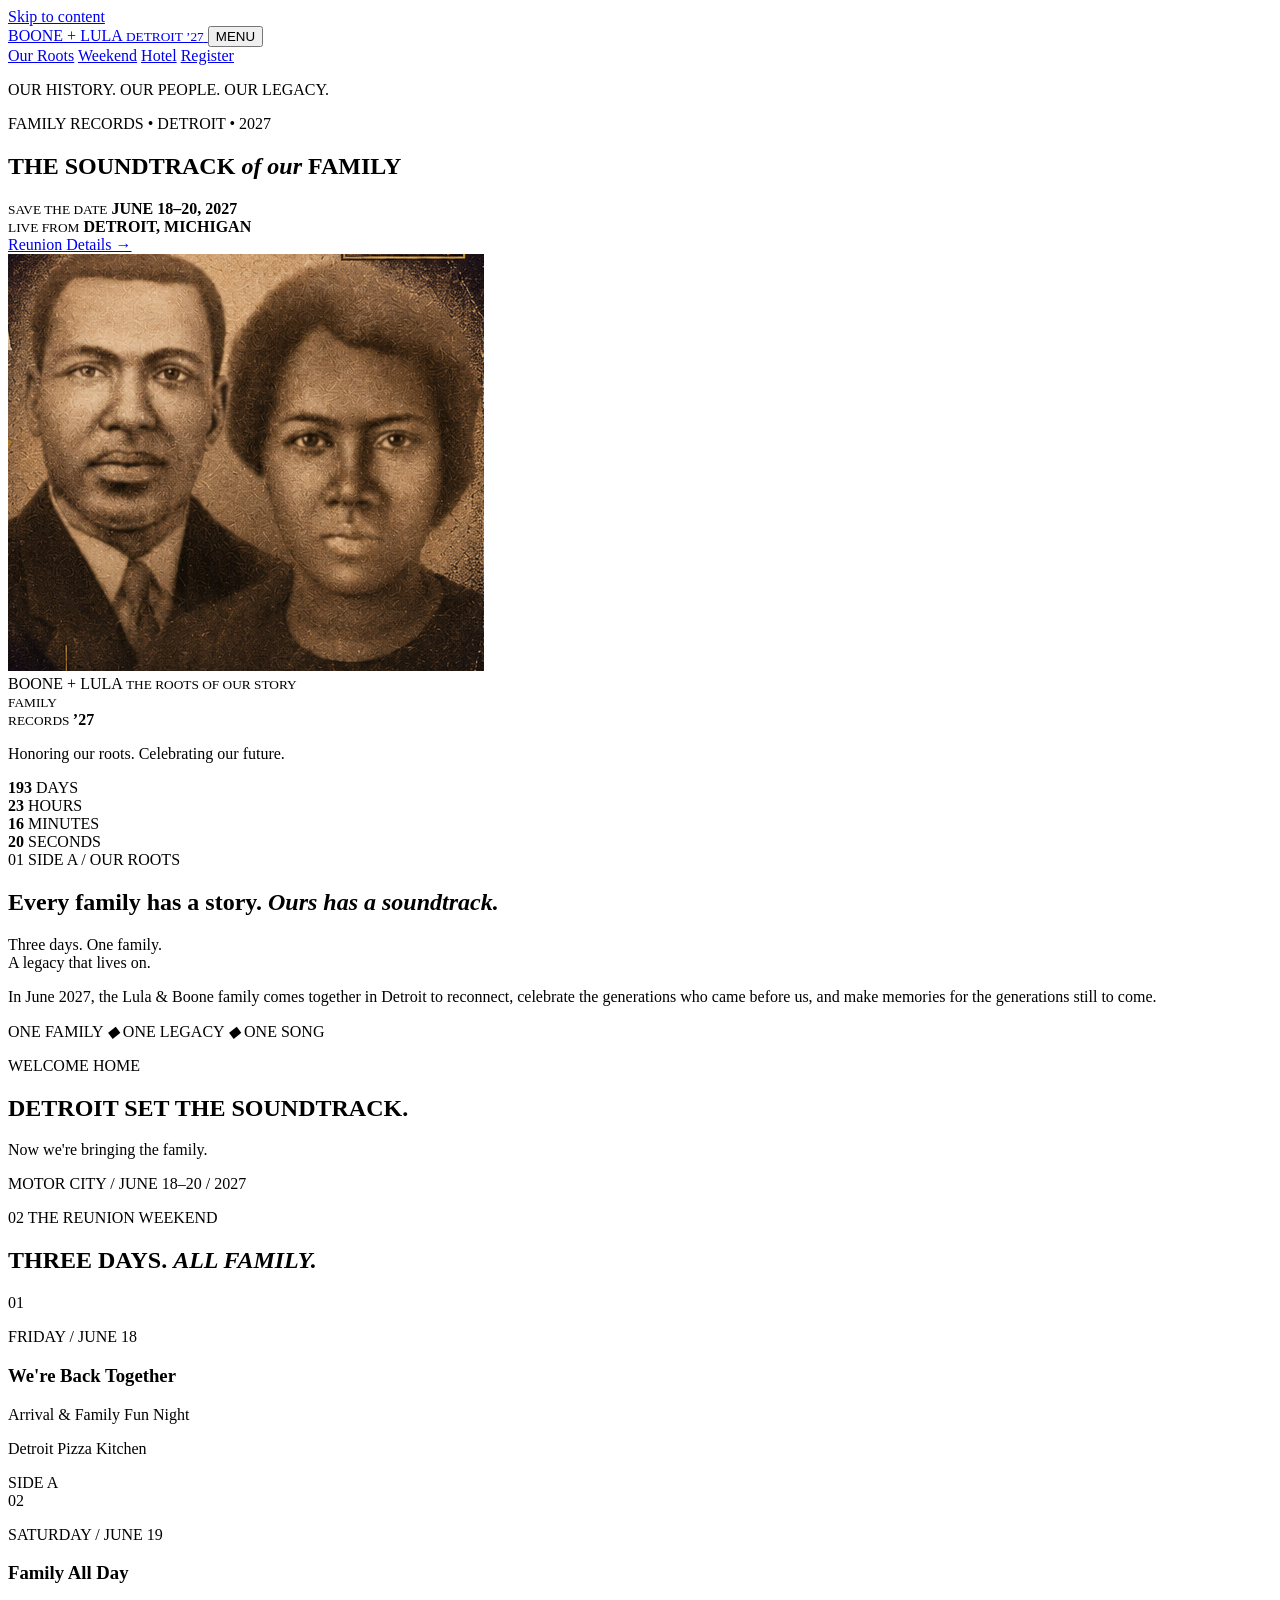
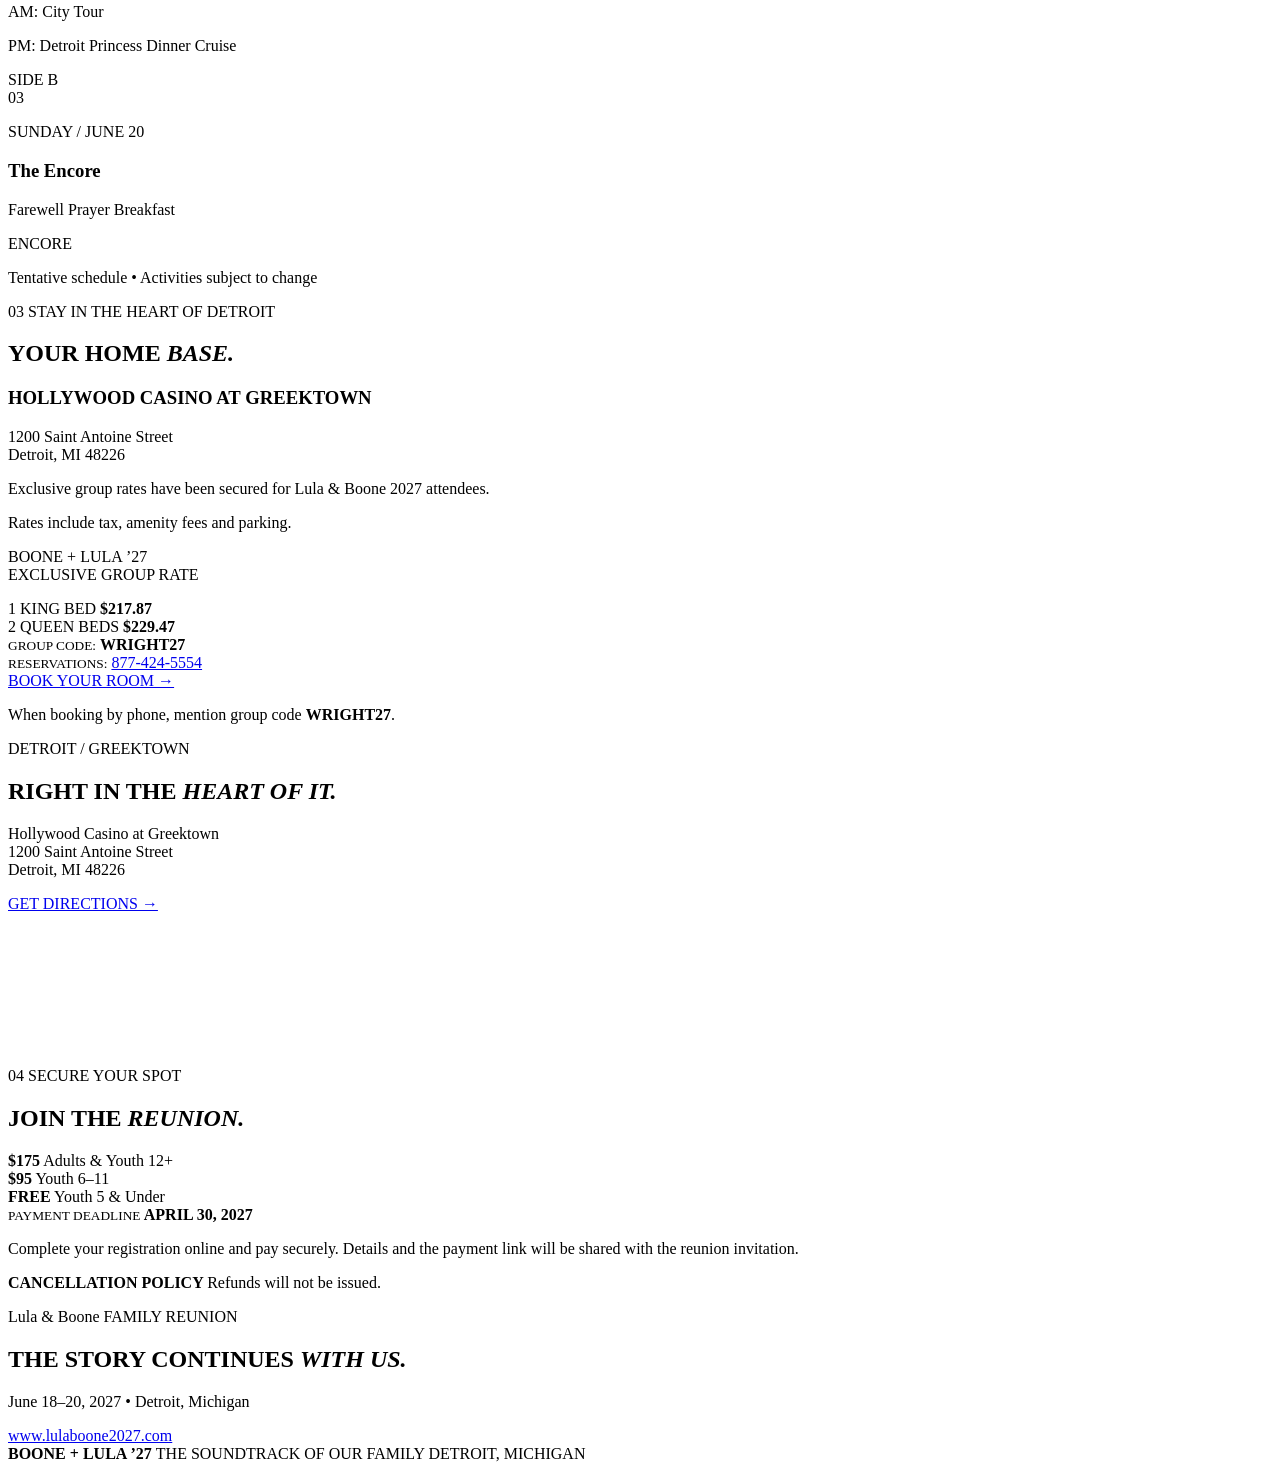
==== index.html @ 9563c36e "Rename index-fixed.html to index.html" ====
<!doctype html>
<html lang="en">
<head>
  <meta charset="utf-8">
  <meta name="viewport" content="width=device-width, initial-scale=1">

  <title>Lula & Boone Family Reunion | Detroit 2027</title>

  <meta
    name="description"
    content="Lula & Boone Family Reunion — June 18–20, 2027 in Detroit, Michigan."
  >

  <link rel="preconnect" href="https://fonts.googleapis.com">
  <link rel="preconnect" href="https://fonts.gstatic.com" crossorigin>

  <link
    href="https://fonts.googleapis.com/css2?family=DM+Sans:wght@400;500;600;700&family=Libre+Franklin:wght@700;900&family=Playfair+Display:ital,wght@0,700;1,700&display=swap"
    rel="stylesheet"
  >

  <link rel="stylesheet" href="styles.css">
</head>

<body>

<a class="skip-link" href="#main">Skip to content</a>

<header class="site-header">

  <a class="brand" href="#home">
    <span>BOONE + LULA</span>
    <small>DETROIT ’27</small>
  </a>

  <button
    class="menu-button"
    aria-expanded="false"
    aria-controls="navigation"
  >
    MENU
  </button>

  <nav id="navigation">
    <a href="#roots">Our Roots</a>
    <a href="#weekend">Weekend</a>
    <a href="#hotel">Hotel</a>
    <a href="#register">Register</a>
  </nav>

</header>


<main id="main">

<!-- =======================
     HERO
======================= -->

<section class="hero" id="home">

  <div class="record-lines"></div>

  <div class="hero-copy">

    <p class="eyebrow">
      OUR HISTORY. OUR PEOPLE. OUR LEGACY.
    </p>

    <p class="catalog">
      FAMILY RECORDS • DETROIT • 2027
    </p>

    <h1>
      <span>THE SOUNDTRACK</span>
      <em>of our</em>
      <strong>FAMILY</strong>
    </h1>

    <div class="hero-details">

      <div>
        <small>SAVE THE DATE</small>
        <b>JUNE 18–20, 2027</b>
      </div>

      <div>
        <small>LIVE FROM</small>
        <b>DETROIT, MICHIGAN</b>
      </div>

    </div>

    <a class="button gold-button" href="#weekend">
      Reunion Details →
    </a>

  </div>


  <div class="album-area">

<div class="family-photo">

  <img
    src="lulaboone.png"
    alt="Historic family portrait of Boone and Lula"
    class="boone-lula-photo"
  >

  <div class="photo-stamp">
    <span>BOONE + LULA</span>
    <small>THE ROOTS OF OUR STORY</small>
  </div>

    </div>


    <div class="vinyl" aria-hidden="true">

      <div class="record-label">

        <small>
          FAMILY<br>
          RECORDS
        </small>

        <strong>’27</strong>

      </div>

    </div>


    <p class="script-message">
      Honoring our roots.
      <span>Celebrating our future.</span>
    </p>

  </div>


  <div class="countdown">

    <div>
      <strong id="days">—</strong>
      <span>DAYS</span>
    </div>

    <div>
      <strong id="hours">—</strong>
      <span>HOURS</span>
    </div>

    <div>
      <strong id="minutes">—</strong>
      <span>MINUTES</span>
    </div>

    <div>
      <strong id="seconds">—</strong>
      <span>SECONDS</span>
    </div>

  </div>

</section>



<!-- =======================
     OUR ROOTS
======================= -->

<section class="roots section" id="roots">

  <div class="section-label">

    <span class="number">01</span>

    <span>SIDE A / OUR ROOTS</span>

  </div>


  <h2>
    Every family has a story.
    <em>Ours has a soundtrack.</em>
  </h2>


  <div class="two-column">

    <p class="lead">
      Three days. One family.<br>
      A legacy that lives on.
    </p>

    <p>
      In June 2027, the Lula & Boone family comes
      together in Detroit to reconnect, celebrate
      the generations who came before us, and make
      memories for the generations still to come.
    </p>

  </div>


  <div class="legacy-strip">

    <span>ONE FAMILY</span>

    <i>◆</i>

    <span>ONE LEGACY</span>

    <i>◆</i>

    <span>ONE SONG</span>

  </div>

</section>



<!-- =======================
     DETROIT
======================= -->

<section class="detroit-section">

  <p class="eyebrow">WELCOME HOME</p>

  <h2>
    DETROIT SET THE
    <span>SOUNDTRACK.</span>
  </h2>

  <p class="detroit-subtitle">
    Now we're bringing the family.
  </p>


  <div class="skyline" aria-hidden="true">

    <span></span>
    <span></span>
    <span></span>
    <span></span>
    <span></span>
    <span></span>
    <span></span>
    <span></span>

  </div>


  <p class="city-tag">
    MOTOR CITY / JUNE 18–20 / 2027
  </p>

</section>



<!-- =======================
     WEEKEND
======================= -->

<section class="weekend section" id="weekend">

  <div class="section-label">

    <span class="number">02</span>

    <span>THE REUNION WEEKEND</span>

  </div>


  <h2>
    THREE DAYS.
    <em>ALL FAMILY.</em>
  </h2>


  <div class="track-list">


    <article class="track">

      <div class="track-number">01</div>

      <div class="track-copy">

        <p class="day">
          FRIDAY / JUNE 18
        </p>

        <h3>
          We're Back Together
        </h3>

        <p>
          Arrival & Family Fun Night
        </p>

        <p class="track-detail">
          Detroit Pizza Kitchen
        </p>

      </div>

      <span class="side">
        SIDE A
      </span>

    </article>



    <article class="track">

      <div class="track-number">02</div>

      <div class="track-copy">

        <p class="day">
          SATURDAY / JUNE 19
        </p>

        <h3>
          Family All Day
        </h3>

        <p>
          AM: City Tour
        </p>

        <p class="track-detail">
          PM: Detroit Princess Dinner Cruise
        </p>

      </div>

      <span class="side">
        SIDE B
      </span>

    </article>



    <article class="track">

      <div class="track-number">03</div>

      <div class="track-copy">

        <p class="day">
          SUNDAY / JUNE 20
        </p>

        <h3>
          The Encore
        </h3>

        <p>
          Farewell Prayer Breakfast
        </p>

      </div>

      <span class="side">
        ENCORE
      </span>

    </article>


  </div>


  <p class="fine-print">
    Tentative schedule • Activities subject to change
  </p>

</section>



<!-- =======================
     HOTEL
======================= -->

<section class="hotel-section" id="hotel">

  <div class="hotel-intro">

    <div class="section-label">
      <span class="number">03</span>
      <span>STAY IN THE HEART OF DETROIT</span>
    </div>

    <h2>
      YOUR HOME
      <em>BASE.</em>
    </h2>

    <h3>
      HOLLYWOOD CASINO AT GREEKTOWN
    </h3>

    <p class="hotel-address">
      1200 Saint Antoine Street<br>
      Detroit, MI 48226
    </p>

    <p>
      Exclusive group rates have been secured
      for Lula & Boone 2027 attendees.
    </p>

    <p>
      Rates include tax, amenity fees and parking.
    </p>

  </div>


  <div class="rate-card">

    <p class="rate-heading">
      BOONE + LULA ’27<br>
      EXCLUSIVE GROUP RATE
    </p>

    <div class="rate">
      <span>1 KING BED</span>
      <strong>$217.87</strong>
    </div>

    <div class="rate">
      <span>2 QUEEN BEDS</span>
      <strong>$229.47</strong>
    </div>


    <!-- BOOKING INFORMATION -->

    <div class="booking-details">

      <div class="booking-detail">
        <small>GROUP CODE:</small>
        <strong>WRIGHT27</strong>
      </div>

      <div class="booking-detail">
        <small>RESERVATIONS:</small>

        <a href="tel:18774245554">
          877-424-5554
        </a>
      </div>

    </div>


    <a
      class="hotel-book-button"
      href="https://book.rguest.com/onecart/wbe/offers/688/hollywoodgreektown"
      target="_blank"
      rel="noopener noreferrer"
    >
      BOOK YOUR ROOM →
    </a>


    <p class="booking-help">
      When booking by phone, mention group code
      <strong>WRIGHT27</strong>.
    </p>

  </div>

</section>


<!-- =======================
     HOTEL MAP
======================= -->

<section class="hotel-map-section">

  <div class="map-copy">

    <p class="map-kicker">
      DETROIT / GREEKTOWN
    </p>

    <h2>
      RIGHT IN THE
      <em>HEART OF IT.</em>
    </h2>

    <p>
      Hollywood Casino at Greektown<br>
      1200 Saint Antoine Street<br>
      Detroit, MI 48226
    </p>

    <a
      class="map-directions"
      href="https://www.google.com/maps/search/?api=1&query=Hollywood+Casino+at+Greektown+1200+Saint+Antoine+Street+Detroit+MI+48226"
      target="_blank"
      rel="noopener noreferrer"
    >
      GET DIRECTIONS →
    </a>

  </div>


  <div class="map-container">

    <iframe
      title="Map showing Hollywood Casino at Greektown in Detroit"
      src="https://www.google.com/maps?q=Hollywood+Casino+at+Greektown,+1200+Saint+Antoine+Street,+Detroit,+MI+48226&output=embed"
      width="100%"
      height="100%"
      style="border:0;"
      allowfullscreen=""
      loading="lazy"
      referrerpolicy="no-referrer-when-downgrade">
    </iframe>

  </div>

</section>


<!-- =======================
     REGISTRATION
======================= -->

<section class="registration section" id="register">


  <div class="section-label">

    <span class="number">04</span>

    <span>SECURE YOUR SPOT</span>

  </div>


  <h2>
    JOIN THE
    <em>REUNION.</em>
  </h2>



  <div class="fees">


    <div class="fee">

      <strong>$175</strong>

      <span>
        Adults & Youth 12+
      </span>

    </div>



    <div class="fee">

      <strong>$95</strong>

      <span>
        Youth 6–11
      </span>

    </div>



    <div class="fee">

      <strong>FREE</strong>

      <span>
        Youth 5 & Under
      </span>

    </div>


  </div>



  <div class="registration-info">


    <div>

      <small>
        PAYMENT DEADLINE
      </small>

      <strong>
        APRIL 30, 2027
      </strong>

    </div>


    <p>
      Complete your registration online and
      pay securely. Details and the payment
      link will be shared with the reunion
      invitation.
    </p>


  </div>



  <div class="cancellation">

    <strong>
      CANCELLATION POLICY
    </strong>

    <span>
      Refunds will not be issued.
    </span>

  </div>


</section>



<!-- =======================
     CLOSING
======================= -->

<section class="closing">


  <div class="mini-record"></div>


  <p class="eyebrow">
    Lula & Boone FAMILY REUNION
  </p>


  <h2>
    THE STORY CONTINUES
    <em>WITH US.</em>
  </h2>


  <p>
    June 18–20, 2027
    <span>•</span>
    Detroit, Michigan
  </p>


  <a
    class="button cream-button"
    href="https://www.lulaboone2027.com"
  >
    www.lulaboone2027.com
  </a>


</section>


</main>



<footer>

  <strong>
    BOONE + LULA ’27
  </strong>

  <span>
    THE SOUNDTRACK OF OUR FAMILY
  </span>

  <span>
    DETROIT, MICHIGAN
  </span>

</footer>


<script src="script.js"></script>

</body>
</html>
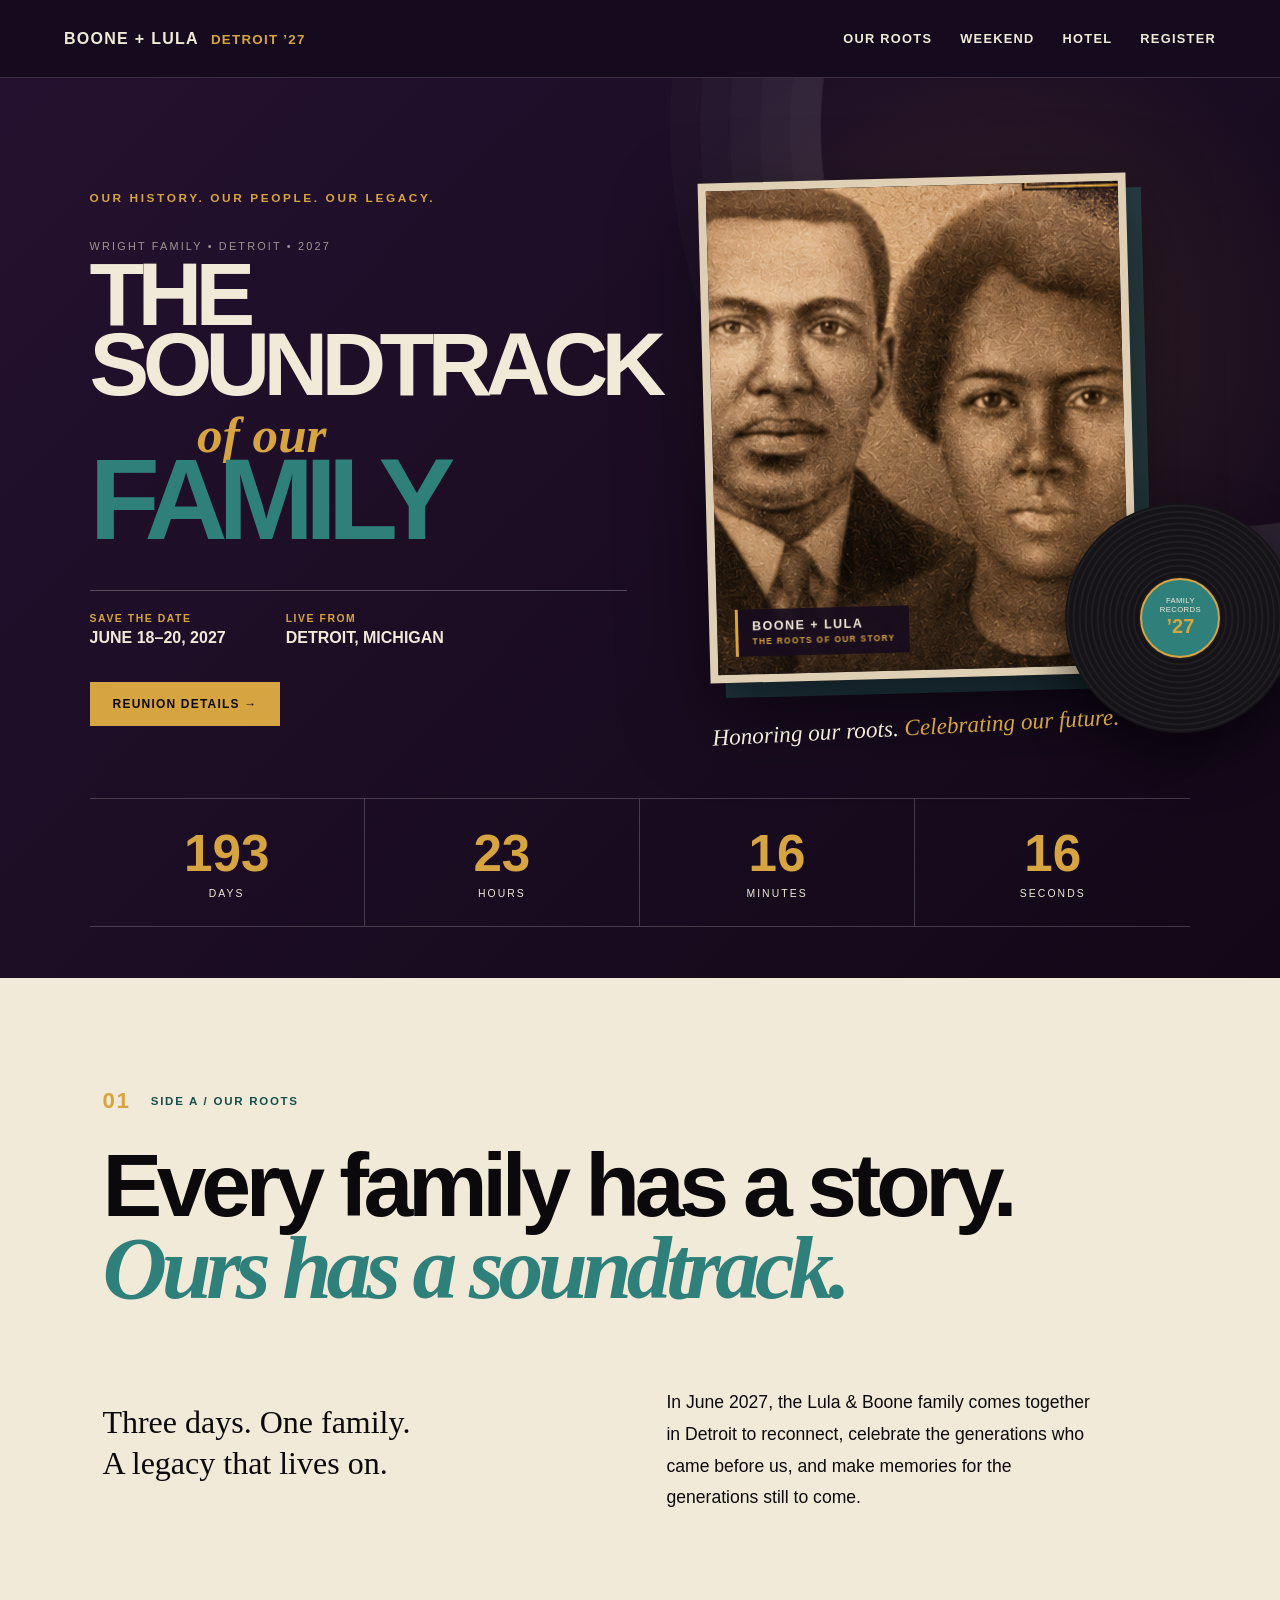
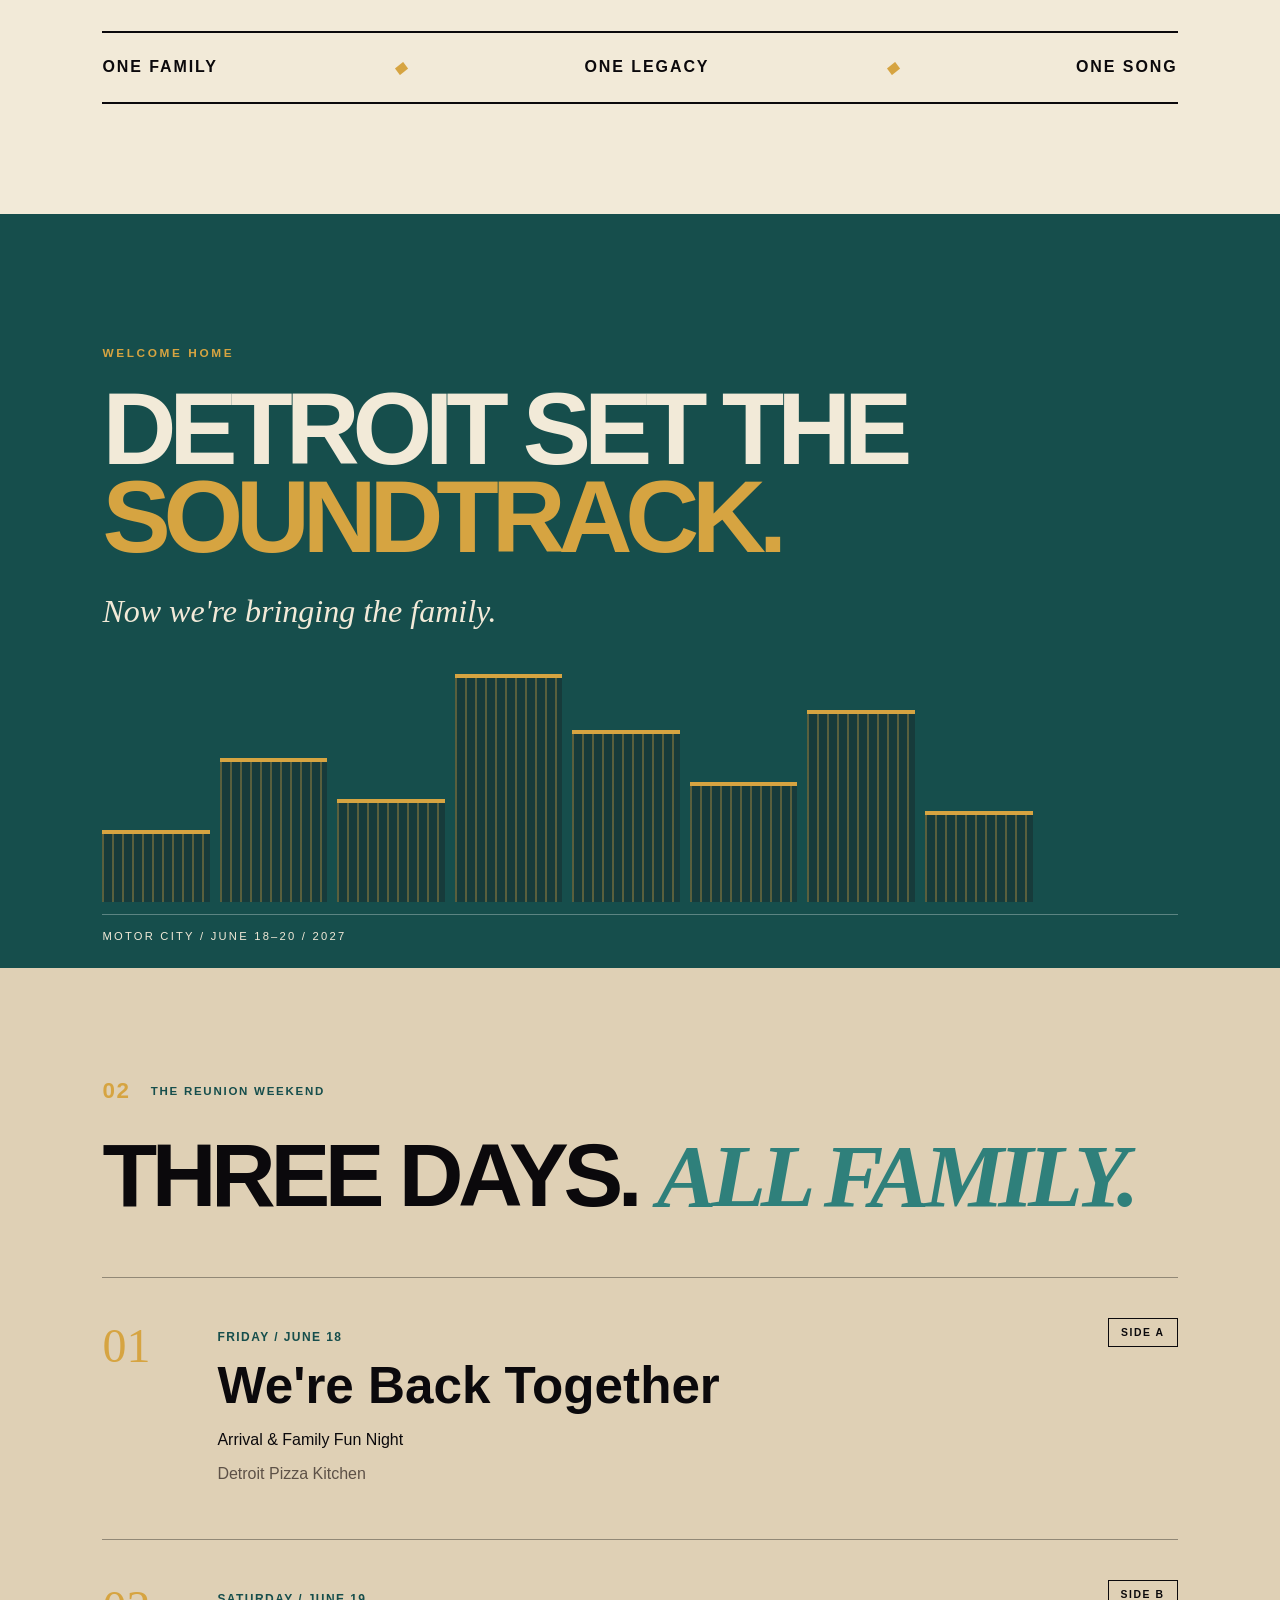
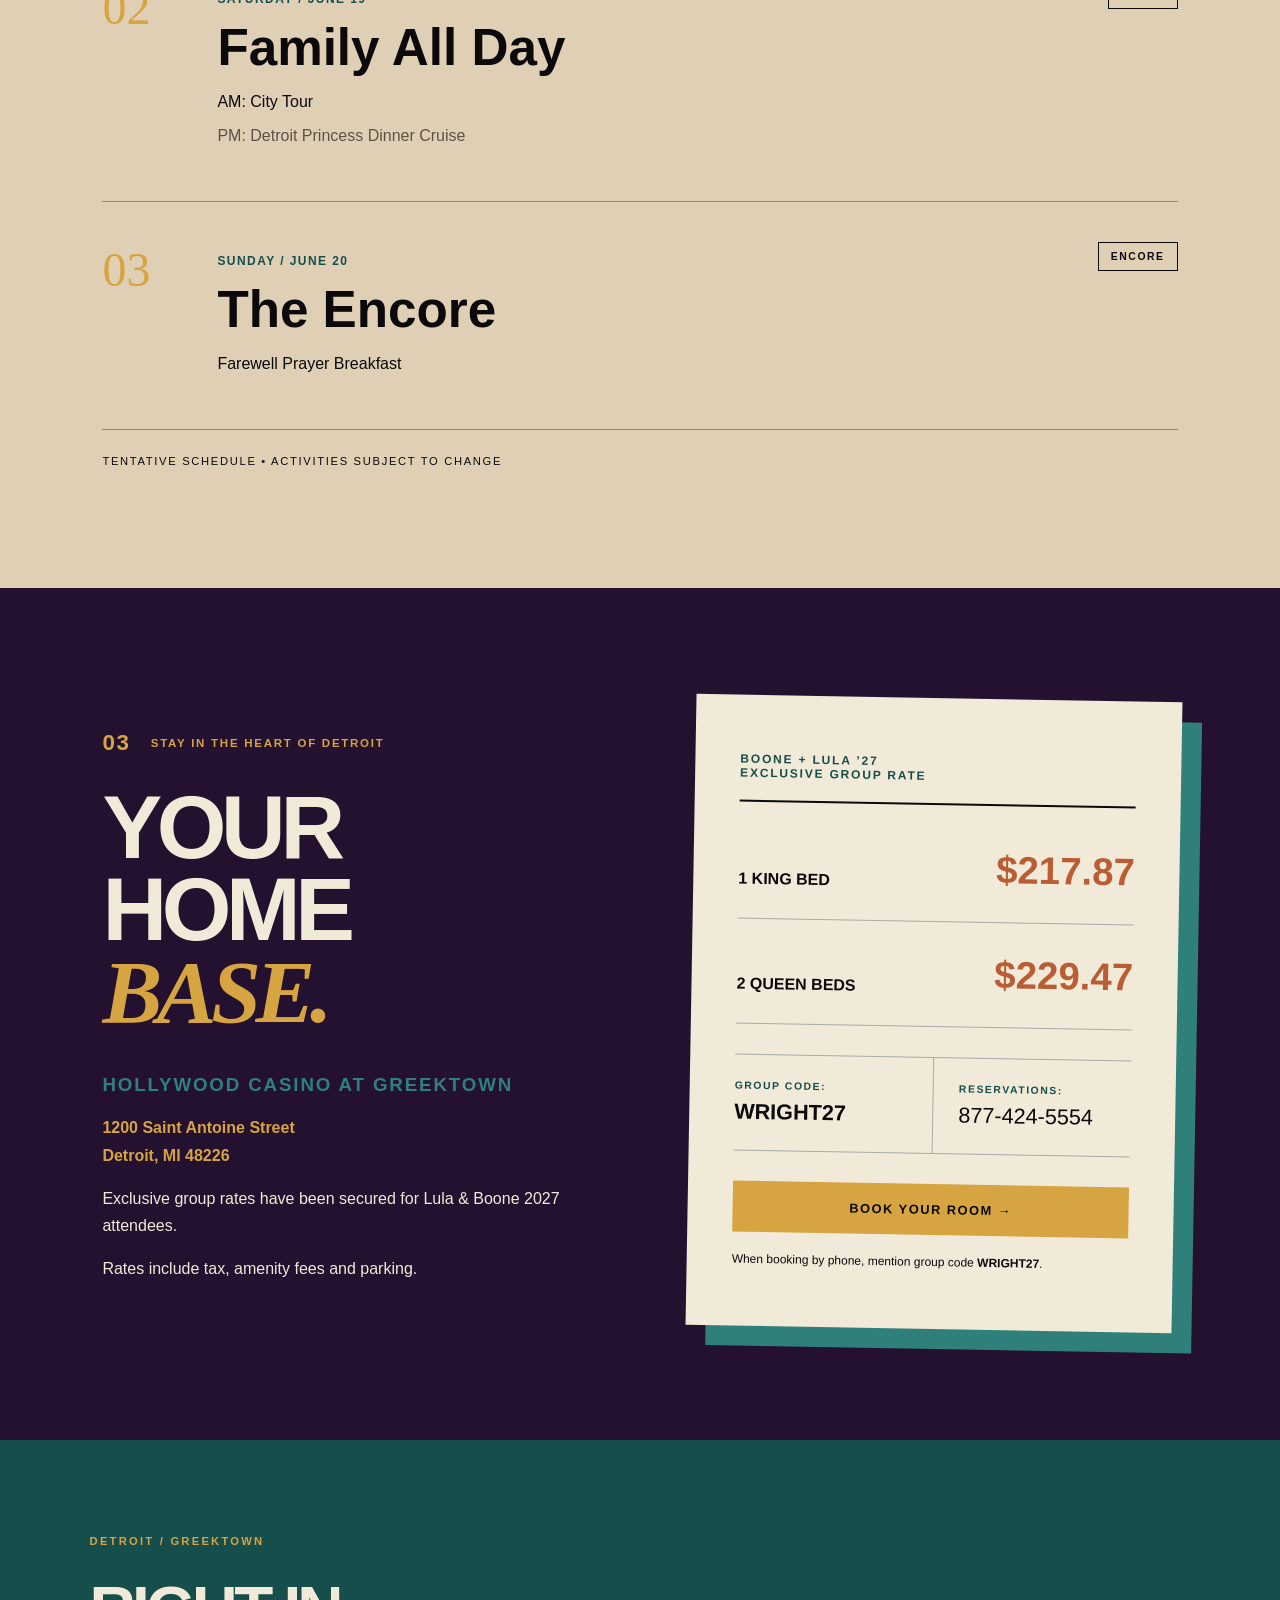
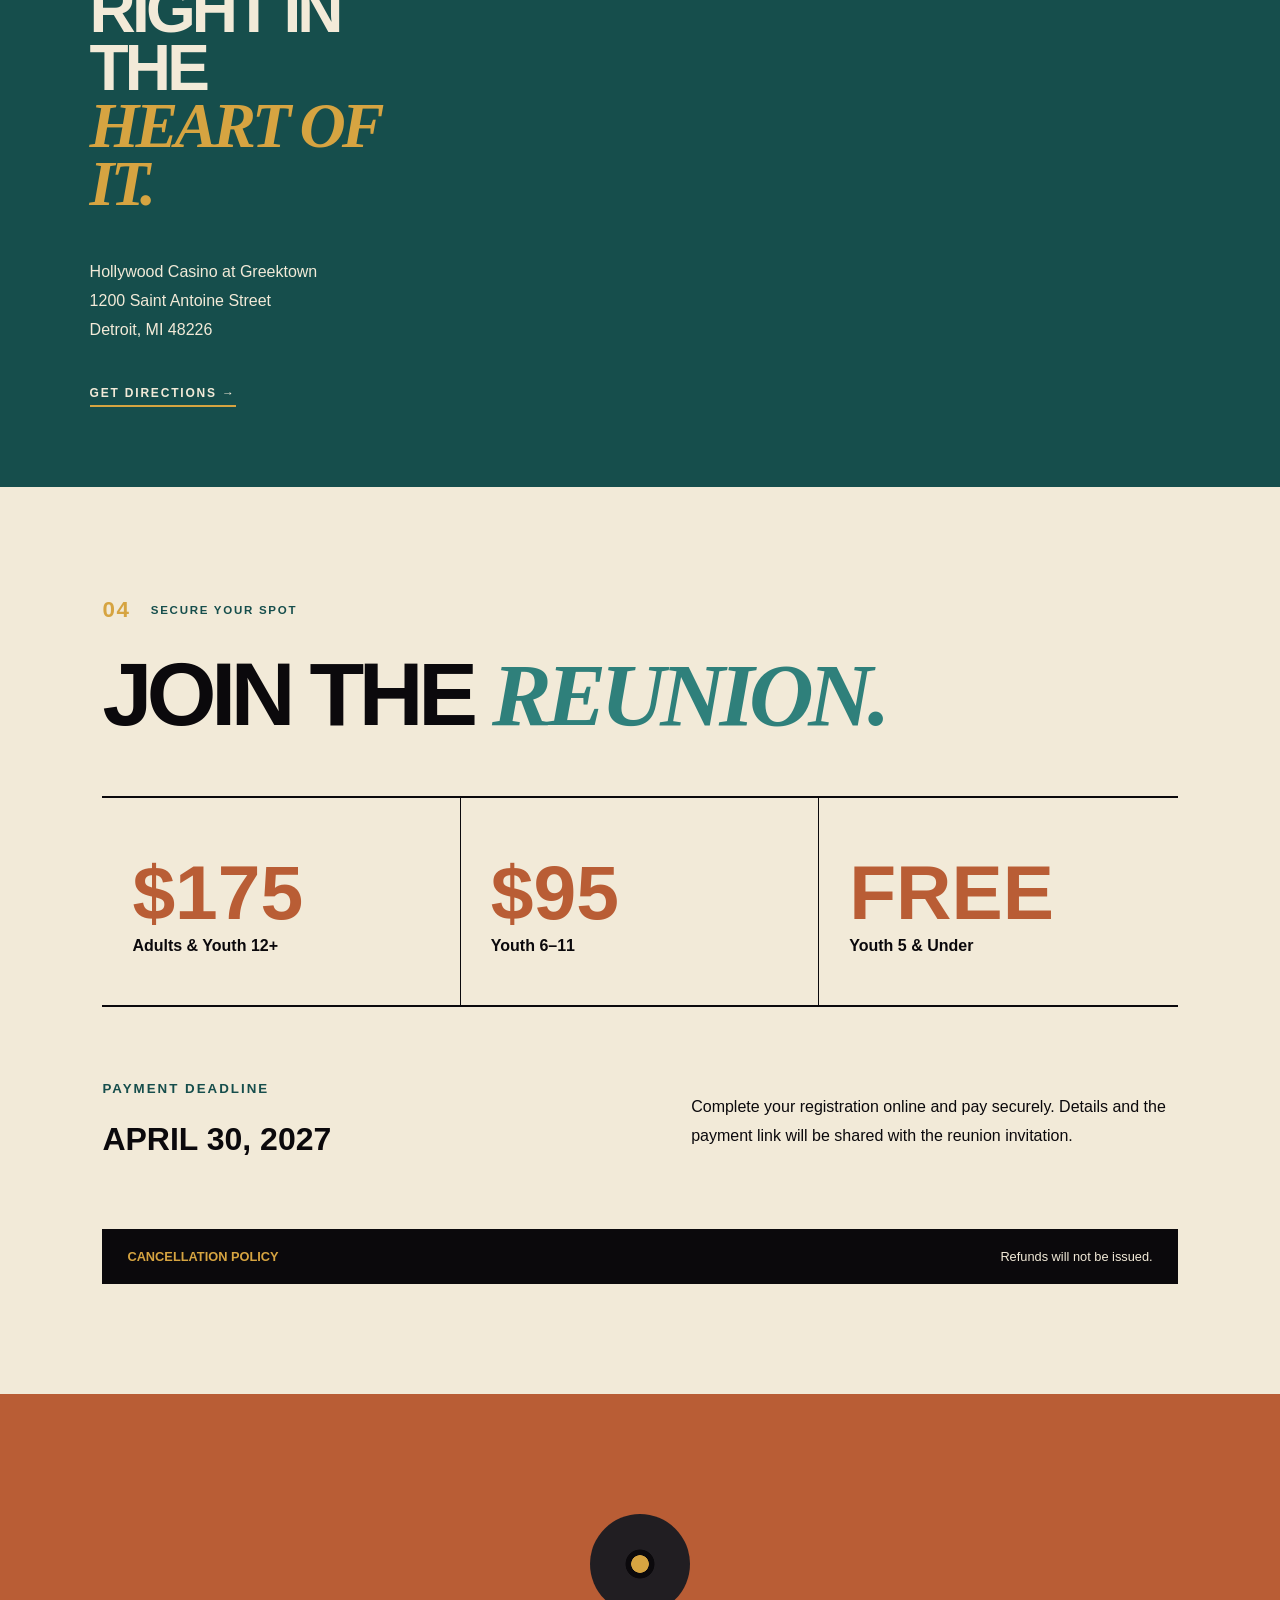
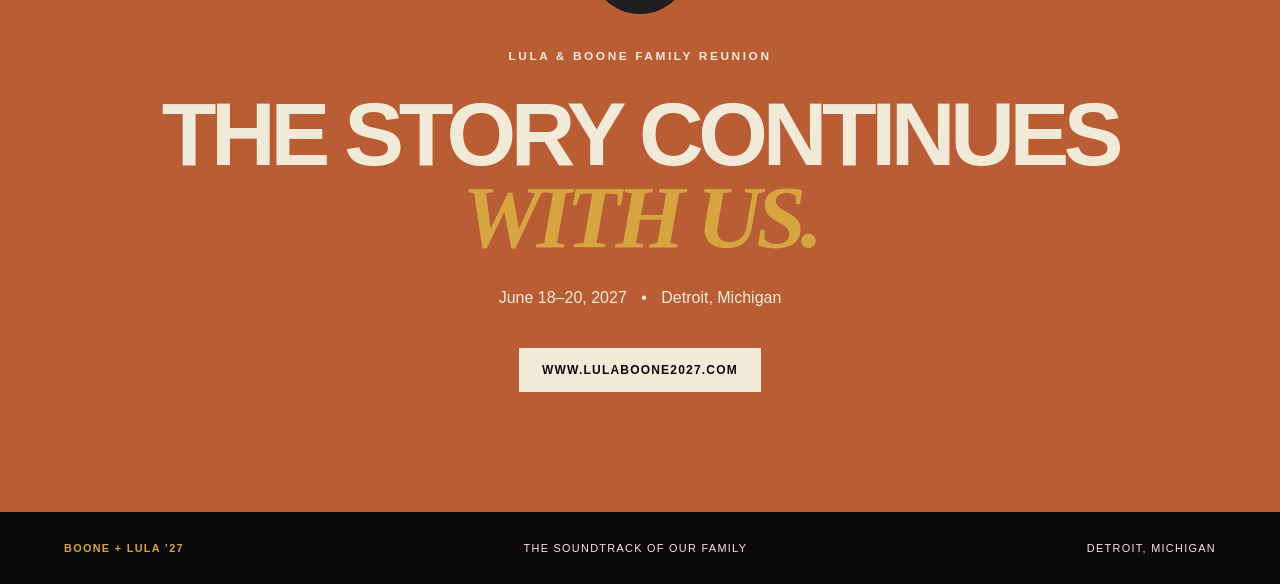
==== commit d368e61b: "Update index.html" ====
--- a/index.html
+++ b/index.html
@@ -68,7 +68,7 @@
     </p>
 
     <p class="catalog">
-      FAMILY RECORDS • DETROIT • 2027
+      WRIGHT FAMILY • DETROIT • 2027
     </p>
 
     <h1>
--- a/styles.css
+++ b/styles.css
@@ -0,0 +1,2373 @@
+/* =========================================================
+   BOONE + LULA FAMILY REUNION
+   DETROIT • JUNE 18–20, 2027
+   ========================================================= */
+
+
+/* =========================
+   COLOR SYSTEM
+========================= */
+
+:root {
+  --plum: #24112f;
+  --deep-plum: #160b1e;
+  --teal: #2f807b;
+  --dark-teal: #164e4c;
+  --gold: #d6a441;
+  --burnt: #b95d35;
+  --cream: #f2ead8;
+  --paper: #dfd0b5;
+  --black: #0b090c;
+  --white: #fffaf1;
+}
+
+
+/* =========================
+   GLOBAL
+========================= */
+
+* {
+  box-sizing: border-box;
+}
+
+html {
+  scroll-behavior: smooth;
+}
+
+body {
+  margin: 0;
+
+  background: var(--cream);
+  color: var(--black);
+
+  font-family: "DM Sans", sans-serif;
+
+  overflow-x: hidden;
+}
+
+img {
+  max-width: 100%;
+}
+
+a {
+  color: inherit;
+}
+
+.skip-link {
+  position: absolute;
+  left: -9999px;
+}
+
+.skip-link:focus {
+  left: 1rem;
+  top: 1rem;
+
+  z-index: 1000;
+
+  background: white;
+  color: black;
+
+  padding: 1rem;
+}
+
+
+/* =========================
+   NAVIGATION
+========================= */
+
+.site-header {
+  min-height: 78px;
+
+  padding: 0 5vw;
+
+  display: flex;
+  align-items: center;
+  justify-content: space-between;
+
+  background: var(--deep-plum);
+  color: var(--cream);
+
+  border-bottom:
+    1px solid rgba(255, 255, 255, 0.15);
+
+  position: sticky;
+  top: 0;
+
+  z-index: 100;
+}
+
+.brand {
+  text-decoration: none;
+
+  display: flex;
+  align-items: baseline;
+
+  gap: 12px;
+
+  font-weight: 900;
+  letter-spacing: 0.08em;
+}
+
+.brand small {
+  color: var(--gold);
+}
+
+nav {
+  display: flex;
+
+  gap: 28px;
+}
+
+nav a {
+  text-decoration: none;
+
+  font-size: 0.8rem;
+  font-weight: 700;
+
+  text-transform: uppercase;
+
+  letter-spacing: 0.1em;
+
+  transition: color 0.2s ease;
+}
+
+nav a:hover {
+  color: var(--gold);
+}
+
+.menu-button {
+  display: none;
+}
+
+
+/* =========================
+   HERO
+========================= */
+
+.hero {
+  min-height: calc(100vh - 78px);
+
+  background:
+    radial-gradient(
+      circle at 78% 30%,
+      rgba(214, 164, 65, 0.15),
+      transparent 29%
+    ),
+    linear-gradient(
+      135deg,
+      var(--plum),
+      #120817
+    );
+
+  color: var(--cream);
+
+  padding: 7vw 7vw 4vw;
+
+  position: relative;
+
+  overflow: hidden;
+
+  display: grid;
+
+  grid-template-columns:
+    minmax(0, 1.05fr)
+    minmax(400px, 0.95fr);
+
+  column-gap: 6vw;
+  row-gap: 30px;
+
+  align-items: center;
+}
+
+
+/* VINYL GROOVES IN BACKGROUND */
+
+.record-lines {
+  position: absolute;
+
+  width: 800px;
+  height: 800px;
+
+  border:
+    1px solid rgba(255, 255, 255, 0.07);
+
+  border-radius: 50%;
+
+  right: -340px;
+  top: -350px;
+
+  box-shadow:
+    0 0 0 30px rgba(255,255,255,.018),
+    0 0 0 60px rgba(255,255,255,.018),
+    0 0 0 90px rgba(255,255,255,.018),
+    0 0 0 120px rgba(255,255,255,.018),
+    0 0 0 150px rgba(255,255,255,.018);
+
+  pointer-events: none;
+}
+
+
+/* =========================
+   HERO TEXT
+========================= */
+
+.hero-copy {
+  position: relative;
+
+  z-index: 5;
+}
+
+.eyebrow {
+  color: var(--gold);
+
+  font-size: 0.74rem;
+  font-weight: 700;
+
+  letter-spacing: 0.22em;
+
+  text-transform: uppercase;
+}
+
+.catalog {
+  margin: 35px 0 8px;
+
+  font-size: 0.68rem;
+
+  letter-spacing: 0.2em;
+
+  opacity: 0.6;
+}
+
+.hero h1 {
+  margin: 0;
+
+  line-height: 0.78;
+}
+
+.hero h1 span {
+  display: block;
+
+  font-family:
+    "Libre Franklin",
+    sans-serif;
+
+  font-size:
+    clamp(3.5rem, 7vw, 8.4rem);
+
+  font-weight: 900;
+
+  letter-spacing: -0.075em;
+}
+
+.hero h1 em {
+  display: block;
+
+  margin:
+    15px 0 0 20%;
+
+  font-family:
+    "Playfair Display",
+    serif;
+
+  color: var(--gold);
+
+  font-size:
+    clamp(2rem, 4vw, 5rem);
+
+  font-weight: 700;
+}
+
+.hero h1 strong {
+  display: block;
+
+  font-family:
+    "Libre Franklin",
+    sans-serif;
+
+  color: var(--teal);
+
+  font-size:
+    clamp(4.3rem, 9vw, 10rem);
+
+  font-weight: 900;
+
+  letter-spacing: -0.08em;
+}
+
+
+/* =========================
+   HERO DATE / LOCATION
+========================= */
+
+.hero-details {
+  display: flex;
+
+  gap: 60px;
+
+  margin:
+    45px 0 35px;
+
+  border-top:
+    1px solid rgba(255,255,255,.25);
+
+  padding-top: 22px;
+}
+
+.hero-details div {
+  display: flex;
+
+  flex-direction: column;
+}
+
+.hero-details small {
+  margin-bottom: 5px;
+
+  color: var(--gold);
+
+  font-size: 0.65rem;
+  font-weight: 700;
+
+  letter-spacing: 0.15em;
+}
+
+.hero-details b {
+  font-size: 1rem;
+}
+
+
+/* =========================
+   BUTTONS
+========================= */
+
+.button {
+  display: inline-block;
+
+  padding:
+    15px 23px;
+
+  text-decoration: none;
+
+  text-transform: uppercase;
+
+  font-size: 0.75rem;
+  font-weight: 700;
+
+  letter-spacing: 0.1em;
+
+  transition:
+    background 0.2s ease,
+    color 0.2s ease,
+    transform 0.2s ease;
+}
+
+.gold-button {
+  background: var(--gold);
+
+  color: var(--black);
+}
+
+.gold-button:hover {
+  background: var(--cream);
+
+  transform:
+    translateY(-2px);
+}
+
+
+/* =========================
+   HERO ALBUM AREA
+========================= */
+
+.album-area {
+  min-height: 570px;
+
+  position: relative;
+
+  z-index: 3;
+}
+
+
+/* =========================
+   ACTUAL BOONE + LULA PHOTO
+========================= */
+
+.family-photo {
+  position: absolute;
+
+  width:
+    min(470px, 88%);
+
+  height: 500px;
+
+  top: 10px;
+  left: 0;
+
+  background: #21171b;
+
+  border:
+    8px solid var(--paper);
+
+  transform:
+    rotate(-1.5deg);
+
+  box-shadow:
+    0 30px 80px rgba(0,0,0,.52),
+    15px 15px 0 rgba(47,128,123,.38);
+
+  overflow: hidden;
+
+  z-index: 2;
+}
+
+.boone-lula-photo {
+  width: 100%;
+  height: 100%;
+
+  display: block;
+
+  object-fit: cover;
+
+  object-position: center center;
+
+  filter:
+    sepia(.05)
+    contrast(1.03);
+}
+
+
+/* ARCHIVAL LABEL */
+
+.photo-stamp {
+  position: absolute;
+
+  left: 18px;
+  bottom: 18px;
+
+  padding:
+    10px 14px;
+
+  background:
+    rgba(22,11,30,.88);
+
+  color: var(--cream);
+
+  border-left:
+    3px solid var(--gold);
+
+  display: flex;
+
+  flex-direction: column;
+
+  backdrop-filter:
+    blur(3px);
+}
+
+.photo-stamp span {
+  font-family:
+    "Libre Franklin",
+    sans-serif;
+
+  font-size: 0.78rem;
+
+  font-weight: 900;
+
+  letter-spacing: 0.12em;
+}
+
+.photo-stamp small {
+  margin-top: 3px;
+
+  color: var(--gold);
+
+  font-size: 0.52rem;
+
+  font-weight: 700;
+
+  letter-spacing: 0.16em;
+}
+
+
+/* =========================
+   VINYL RECORD
+
+   Intentionally positioned mostly
+   OUTSIDE the Boone + Lula portrait.
+========================= */
+
+.vinyl {
+  width: 230px;
+  height: 230px;
+
+  position: absolute;
+
+  /*
+     Moving this farther right reduces
+     the amount covering the portrait.
+  */
+
+  right: -105px;
+
+  bottom: 5px;
+
+  border-radius: 50%;
+
+  background:
+    repeating-radial-gradient(
+      circle,
+      #151317 0,
+      #151317 3px,
+      #242126 4px,
+      #151317 6px
+    );
+
+  box-shadow:
+    0 25px 50px rgba(0,0,0,.55);
+
+  animation:
+    rotateRecord 18s linear infinite;
+
+  z-index: 3;
+}
+
+
+/* VINYL CENTER LABEL */
+
+.record-label {
+  width: 80px;
+  height: 80px;
+
+  border-radius: 50%;
+
+  position: absolute;
+
+  inset: 0;
+
+  margin: auto;
+
+  background:
+    var(--teal);
+
+  color:
+    var(--cream);
+
+  display: flex;
+
+  align-items: center;
+  justify-content: center;
+
+  flex-direction: column;
+
+  text-align: center;
+
+  border:
+    2px solid var(--gold);
+}
+
+.record-label small {
+  font-size: 0.48rem;
+
+  line-height: 1.15;
+
+  letter-spacing: 0.05em;
+}
+
+.record-label strong {
+  color:
+    var(--gold);
+
+  font-size: 1.25rem;
+}
+
+
+/* HERO HANDWRITTEN MESSAGE */
+
+.script-message {
+  position: absolute;
+
+  bottom: -3px;
+  left: 8px;
+
+  margin: 0;
+
+  font-family:
+    "Playfair Display",
+    serif;
+
+  font-size: 1.45rem;
+
+  font-style: italic;
+
+  transform:
+    rotate(-3deg);
+
+  z-index: 4;
+}
+
+.script-message span {
+  color:
+    var(--gold);
+}
+
+
+/* VINYL ANIMATION */
+
+@keyframes rotateRecord {
+
+  to {
+    transform:
+      rotate(360deg);
+  }
+
+}
+
+
+/* =========================
+   COUNTDOWN
+========================= */
+
+.countdown {
+  grid-column:
+    1 / -1;
+
+  margin-top:
+    30px;
+
+  display: grid;
+
+  grid-template-columns:
+    repeat(4, 1fr);
+
+  border-top:
+    1px solid rgba(255,255,255,.2);
+
+  border-bottom:
+    1px solid rgba(255,255,255,.2);
+}
+
+.countdown div {
+  padding:
+    25px;
+
+  text-align:
+    center;
+
+  border-right:
+    1px solid rgba(255,255,255,.2);
+}
+
+.countdown div:last-child {
+  border-right:
+    none;
+}
+
+.countdown strong {
+  display: block;
+
+  font-family:
+    "Libre Franklin",
+    sans-serif;
+
+  font-size:
+    clamp(2rem, 4vw, 4rem);
+
+  color:
+    var(--gold);
+}
+
+.countdown span {
+  font-size:
+    0.65rem;
+
+  letter-spacing:
+    0.2em;
+}
+
+
+/* =========================
+   GENERAL SECTIONS
+========================= */
+
+.section {
+  padding:
+    110px 8vw;
+}
+
+.section-label {
+  display: flex;
+
+  align-items: center;
+
+  gap: 20px;
+
+  color:
+    var(--dark-teal);
+
+  font-weight:
+    700;
+
+  letter-spacing:
+    0.15em;
+
+  font-size:
+    0.72rem;
+}
+
+.number {
+  color:
+    var(--gold);
+
+  font-size:
+    1.4rem;
+}
+
+.section h2,
+.hotel-section h2,
+.closing h2 {
+  font-family:
+    "Libre Franklin",
+    sans-serif;
+
+  font-size:
+    clamp(3rem, 7vw, 7rem);
+
+  line-height:
+    0.92;
+
+  letter-spacing:
+    -0.06em;
+
+  margin:
+    30px 0 60px;
+}
+
+.section h2 em,
+.hotel-section h2 em,
+.closing h2 em {
+  font-family:
+    "Playfair Display",
+    serif;
+
+  color:
+    var(--teal);
+}
+
+
+/* =========================
+   OUR ROOTS
+========================= */
+
+.roots {
+  background:
+    var(--cream);
+}
+
+.two-column {
+  display: grid;
+
+  grid-template-columns:
+    1fr 1fr;
+
+  gap:
+    10vw;
+
+  max-width:
+    1000px;
+
+  font-size:
+    1.1rem;
+
+  line-height:
+    1.8;
+}
+
+.lead {
+  font-family:
+    "Playfair Display",
+    serif;
+
+  font-size:
+    2rem;
+
+  line-height:
+    1.3;
+}
+
+.legacy-strip {
+  margin-top:
+    100px;
+
+  padding:
+    25px 0;
+
+  border-top:
+    2px solid var(--black);
+
+  border-bottom:
+    2px solid var(--black);
+
+  display: flex;
+
+  justify-content:
+    space-between;
+
+  font-weight:
+    900;
+
+  letter-spacing:
+    0.12em;
+}
+
+.legacy-strip i {
+  color:
+    var(--gold);
+}
+
+
+/* =========================
+   DETROIT
+========================= */
+
+.detroit-section {
+  background:
+    var(--dark-teal);
+
+  color:
+    var(--cream);
+
+  padding:
+    120px 8vw 0;
+
+  min-height:
+    620px;
+
+  overflow:
+    hidden;
+}
+
+.detroit-section h2 {
+  max-width:
+    950px;
+
+  font-family:
+    "Libre Franklin",
+    sans-serif;
+
+  font-size:
+    clamp(3rem, 8vw, 8rem);
+
+  letter-spacing:
+    -0.07em;
+
+  line-height:
+    0.86;
+
+  margin:
+    25px 0;
+}
+
+.detroit-section h2 span {
+  color:
+    var(--gold);
+}
+
+.detroit-subtitle {
+  font-family:
+    "Playfair Display",
+    serif;
+
+  font-style:
+    italic;
+
+  font-size:
+    2rem;
+}
+
+.skyline {
+  height:
+    240px;
+
+  display:
+    flex;
+
+  align-items:
+    end;
+
+  gap:
+    10px;
+
+  margin-top:
+    30px;
+}
+
+.skyline span {
+  display:
+    block;
+
+  width:
+    10%;
+
+  background:
+    repeating-linear-gradient(
+      90deg,
+      rgba(214,164,65,.35) 0,
+      rgba(214,164,65,.35) 2px,
+      transparent 2px,
+      transparent 10px
+    ),
+    #173b3b;
+
+  border-top:
+    4px solid var(--gold);
+}
+
+.skyline span:nth-child(1) {
+  height: 30%;
+}
+
+.skyline span:nth-child(2) {
+  height: 60%;
+}
+
+.skyline span:nth-child(3) {
+  height: 43%;
+}
+
+.skyline span:nth-child(4) {
+  height: 95%;
+}
+
+.skyline span:nth-child(5) {
+  height: 72%;
+}
+
+.skyline span:nth-child(6) {
+  height: 50%;
+}
+
+.skyline span:nth-child(7) {
+  height: 80%;
+}
+
+.skyline span:nth-child(8) {
+  height: 38%;
+}
+
+.city-tag {
+  padding:
+    15px 0;
+
+  border-top:
+    1px solid rgba(255,255,255,.3);
+
+  font-size:
+    0.7rem;
+
+  letter-spacing:
+    0.2em;
+}
+
+
+/* =========================
+   REUNION WEEKEND
+========================= */
+
+.weekend {
+  background:
+    var(--paper);
+}
+
+.track {
+  display:
+    grid;
+
+  grid-template-columns:
+    90px 1fr auto;
+
+  gap:
+    25px;
+
+  padding:
+    40px 0;
+
+  border-top:
+    1px solid rgba(0,0,0,.35);
+}
+
+.track:last-child {
+  border-bottom:
+    1px solid rgba(0,0,0,.35);
+}
+
+.track-number {
+  font-family:
+    "Playfair Display",
+    serif;
+
+  color:
+    var(--gold);
+
+  font-size:
+    3rem;
+}
+
+.track h3 {
+  font-family:
+    "Libre Franklin",
+    sans-serif;
+
+  font-size:
+    clamp(1.8rem, 4vw, 4rem);
+
+  margin:
+    5px 0 15px;
+}
+
+.day {
+  color:
+    var(--dark-teal);
+
+  font-weight:
+    700;
+
+  letter-spacing:
+    0.12em;
+
+  font-size:
+    0.75rem;
+}
+
+.track-detail {
+  color:
+    #5d5147;
+}
+
+.side {
+  border:
+    1px solid var(--black);
+
+  height:
+    max-content;
+
+  padding:
+    8px 12px;
+
+  font-size:
+    0.65rem;
+
+  font-weight:
+    700;
+
+  letter-spacing:
+    0.15em;
+}
+
+.fine-print {
+  margin-top:
+    25px;
+
+  font-size:
+    0.7rem;
+
+  text-transform:
+    uppercase;
+
+  letter-spacing:
+    0.15em;
+}
+
+
+/* =========================
+   HOTEL
+========================= */
+
+.hotel-section {
+  background:
+    var(--plum);
+
+  color:
+    var(--cream);
+
+  padding:
+    110px 8vw;
+
+  display:
+    grid;
+
+  grid-template-columns:
+    1fr 1fr;
+
+  gap:
+    8vw;
+
+  align-items:
+    center;
+}
+
+.hotel-section .section-label {
+  color:
+    var(--gold);
+}
+
+.hotel-section h2 {
+  margin-bottom:
+    40px;
+}
+
+.hotel-section h2 em {
+  color:
+    var(--gold);
+}
+
+.hotel-section h3 {
+  color:
+    var(--teal);
+
+  letter-spacing:
+    0.1em;
+}
+
+.hotel-intro p {
+  max-width:
+    560px;
+
+  line-height:
+    1.7;
+}
+
+.hotel-address {
+  color:
+    var(--gold);
+
+  font-weight:
+    700;
+
+  line-height:
+    1.6;
+}
+
+
+/* =========================
+   HOTEL RATE CARD
+========================= */
+
+.rate-card {
+  background:
+    var(--cream);
+
+  color:
+    var(--black);
+
+  padding:
+    45px;
+
+  transform:
+    rotate(1deg);
+
+  box-shadow:
+    20px 20px 0 var(--teal);
+}
+
+.rate-heading {
+  color:
+    var(--dark-teal);
+
+  font-size:
+    0.75rem;
+
+  font-weight:
+    700;
+
+  letter-spacing:
+    0.15em;
+
+  border-bottom:
+    2px solid var(--black);
+
+  padding-bottom:
+    20px;
+}
+
+.rate {
+  display:
+    flex;
+
+  justify-content:
+    space-between;
+
+  align-items:
+    end;
+
+  padding:
+    30px 0;
+
+  border-bottom:
+    1px solid #aaa;
+}
+
+.rate span {
+  font-weight:
+    700;
+}
+
+.rate strong {
+  font-family:
+    "Libre Franklin",
+    sans-serif;
+
+  color:
+    var(--burnt);
+
+  font-size:
+    2.4rem;
+}
+
+.rate-note {
+  margin-top:
+    25px;
+
+  font-size:
+    0.8rem;
+}
+
+
+/* =========================
+   HOTEL BOOKING DETAILS
+========================= */
+
+.booking-details {
+  display:
+    grid;
+
+  grid-template-columns:
+    1fr 1fr;
+
+  margin-top:
+    30px;
+
+  border-top:
+    1px solid #aaa;
+
+  border-bottom:
+    1px solid #aaa;
+}
+
+.booking-detail {
+  padding:
+    25px 15px 25px 0;
+
+  display:
+    flex;
+
+  flex-direction:
+    column;
+}
+
+.booking-detail + .booking-detail {
+  border-left:
+    1px solid #aaa;
+
+  padding-left:
+    25px;
+}
+
+.booking-detail small {
+  color:
+    var(--dark-teal);
+
+  font-size:
+    0.65rem;
+
+  font-weight:
+    700;
+
+  letter-spacing:
+    0.15em;
+
+  margin-bottom:
+    8px;
+}
+
+.booking-detail strong,
+.booking-detail a {
+  font-family:
+    "Libre Franklin",
+    sans-serif;
+
+  font-size:
+    1.35rem;
+
+  color:
+    var(--black);
+
+  text-decoration:
+    none;
+}
+
+.booking-detail a:hover {
+  color:
+    var(--burnt);
+}
+
+.hotel-book-button {
+  display:
+    block;
+
+  margin-top:
+    30px;
+
+  padding:
+    18px 25px;
+
+  background:
+    var(--gold);
+
+  color:
+    var(--black);
+
+  text-align:
+    center;
+
+  text-decoration:
+    none;
+
+  font-size:
+    0.8rem;
+
+  font-weight:
+    900;
+
+  letter-spacing:
+    0.12em;
+
+  transition:
+    background .2s ease,
+    color .2s ease,
+    transform .2s ease;
+}
+
+.hotel-book-button:hover {
+  background:
+    var(--burnt);
+
+  color:
+    white;
+
+  transform:
+    translateY(-2px);
+}
+
+.booking-help {
+  margin-top:
+    18px;
+
+  font-size:
+    0.75rem;
+
+  line-height:
+    1.6;
+}
+
+
+/* =========================
+   HOTEL MAP
+========================= */
+
+.hotel-map-section {
+  min-height:
+    520px;
+
+  display:
+    grid;
+
+  grid-template-columns:
+    0.75fr 1.25fr;
+
+  background:
+    var(--dark-teal);
+
+  color:
+    var(--cream);
+}
+
+.map-copy {
+  padding:
+    80px 7vw;
+
+  display:
+    flex;
+
+  flex-direction:
+    column;
+
+  justify-content:
+    center;
+}
+
+.map-kicker {
+  color:
+    var(--gold);
+
+  font-size:
+    0.7rem;
+
+  font-weight:
+    700;
+
+  letter-spacing:
+    0.2em;
+}
+
+.map-copy h2 {
+  margin:
+    20px 0 30px;
+
+  font-family:
+    "Libre Franklin",
+    sans-serif;
+
+  font-size:
+    clamp(2.8rem, 5vw, 5.5rem);
+
+  line-height:
+    0.9;
+
+  letter-spacing:
+    -0.06em;
+}
+
+.map-copy h2 em {
+  display:
+    block;
+
+  color:
+    var(--gold);
+
+  font-family:
+    "Playfair Display",
+    serif;
+}
+
+.map-copy p {
+  line-height:
+    1.8;
+}
+
+.map-directions {
+  width:
+    max-content;
+
+  margin-top:
+    25px;
+
+  padding-bottom:
+    5px;
+
+  color:
+    var(--cream);
+
+  text-decoration:
+    none;
+
+  font-size:
+    0.75rem;
+
+  font-weight:
+    700;
+
+  letter-spacing:
+    0.15em;
+
+  border-bottom:
+    2px solid var(--gold);
+}
+
+.map-directions:hover {
+  color:
+    var(--gold);
+}
+
+.map-container {
+  min-height:
+    520px;
+
+  filter:
+    saturate(.75)
+    contrast(1.05);
+}
+
+.map-container iframe {
+  display:
+    block;
+
+  width:
+    100%;
+
+  min-height:
+    520px;
+
+  border:
+    0;
+}
+
+
+/* =========================
+   REGISTRATION
+========================= */
+
+.registration {
+  background:
+    var(--cream);
+}
+
+.fees {
+  display:
+    grid;
+
+  grid-template-columns:
+    repeat(3, 1fr);
+
+  border-top:
+    2px solid var(--black);
+
+  border-bottom:
+    2px solid var(--black);
+}
+
+.fee {
+  padding:
+    50px 30px;
+
+  border-right:
+    1px solid var(--black);
+
+  display:
+    flex;
+
+  flex-direction:
+    column;
+}
+
+.fee:last-child {
+  border-right:
+    none;
+}
+
+.fee strong {
+  font-family:
+    "Libre Franklin",
+    sans-serif;
+
+  color:
+    var(--burnt);
+
+  font-size:
+    clamp(3rem, 6vw, 6rem);
+}
+
+.fee span {
+  font-weight:
+    700;
+}
+
+.registration-info {
+  margin-top:
+    70px;
+
+  display:
+    grid;
+
+  grid-template-columns:
+    1fr 1fr;
+
+  gap:
+    8vw;
+
+  line-height:
+    1.8;
+}
+
+.registration-info div {
+  display:
+    flex;
+
+  flex-direction:
+    column;
+}
+
+.registration-info small {
+  color:
+    var(--dark-teal);
+
+  font-weight:
+    700;
+
+  letter-spacing:
+    0.15em;
+}
+
+.registration-info strong {
+  font-family:
+    "Libre Franklin",
+    sans-serif;
+
+  font-size:
+    2rem;
+
+  margin-top:
+    10px;
+}
+
+.cancellation {
+  margin-top:
+    60px;
+
+  background:
+    var(--black);
+
+  color:
+    var(--cream);
+
+  padding:
+    20px 25px;
+
+  display:
+    flex;
+
+  justify-content:
+    space-between;
+
+  font-size:
+    0.8rem;
+}
+
+.cancellation strong {
+  color:
+    var(--gold);
+}
+
+
+/* =========================
+   CLOSING
+========================= */
+
+.closing {
+  padding:
+    120px 8vw;
+
+  background:
+    var(--burnt);
+
+  color:
+    var(--cream);
+
+  text-align:
+    center;
+}
+
+.closing .eyebrow {
+  color:
+    var(--cream);
+}
+
+.closing h2 {
+  margin-bottom:
+    30px;
+}
+
+.closing h2 em {
+  color:
+    var(--gold);
+}
+
+.closing p span {
+  margin:
+    0 10px;
+}
+
+.cream-button {
+  background:
+    var(--cream);
+
+  color:
+    var(--black);
+
+  margin-top:
+    25px;
+}
+
+.cream-button:hover {
+  background:
+    var(--gold);
+}
+
+
+/* SMALL RECORD IN CLOSING */
+
+.mini-record {
+  width:
+    100px;
+
+  height:
+    100px;
+
+  border-radius:
+    50%;
+
+  background:
+    radial-gradient(
+      circle,
+      var(--gold) 0 12%,
+      var(--black) 13% 20%,
+      #211e22 21% 100%
+    );
+
+  margin:
+    0 auto 35px;
+}
+
+
+/* =========================
+   FOOTER
+========================= */
+
+footer {
+  padding:
+    30px 5vw;
+
+  background:
+    var(--black);
+
+  color:
+    var(--cream);
+
+  display:
+    flex;
+
+  justify-content:
+    space-between;
+
+  gap:
+    20px;
+
+  font-size:
+    0.68rem;
+
+  letter-spacing:
+    0.12em;
+}
+
+footer strong {
+  color:
+    var(--gold);
+}
+
+
+/* =========================================================
+   TABLET / MOBILE
+========================================================= */
+
+@media (max-width: 800px) {
+
+  /* NAV */
+
+  .site-header {
+    min-height:
+      68px;
+  }
+
+  .brand {
+    font-size:
+      0.82rem;
+  }
+
+  .menu-button {
+    display:
+      block;
+
+    border:
+      1px solid var(--gold);
+
+    background:
+      transparent;
+
+    color:
+      var(--cream);
+
+    padding:
+      8px 12px;
+
+    font-family:
+      inherit;
+
+    font-size:
+      0.7rem;
+
+    font-weight:
+      700;
+
+    letter-spacing:
+      0.1em;
+  }
+
+  nav {
+    display:
+      none;
+
+    position:
+      absolute;
+
+    top:
+      68px;
+
+    left:
+      0;
+
+    right:
+      0;
+
+    padding:
+      25px;
+
+    background:
+      var(--deep-plum);
+
+    flex-direction:
+      column;
+  }
+
+  nav.open {
+    display:
+      flex;
+  }
+
+
+  /* HERO */
+
+  .hero {
+    min-height:
+      auto;
+
+    display:
+      block;
+
+    padding:
+      65px 7vw 40px;
+  }
+
+  .catalog {
+    margin-top:
+      25px;
+  }
+
+  .hero h1 span {
+    font-size:
+      clamp(3rem, 15vw, 4.5rem);
+  }
+
+  .hero h1 strong {
+    font-size:
+      clamp(4rem, 19vw, 5.8rem);
+  }
+
+  .hero h1 em {
+    margin-left:
+      5%;
+
+    font-size:
+      clamp(2rem, 10vw, 3.2rem);
+  }
+
+  .hero-details {
+    display:
+      block;
+
+    margin:
+      35px 0 30px;
+  }
+
+  .hero-details div {
+    margin-bottom:
+      20px;
+  }
+
+
+  /* PHOTO AREA */
+
+  .album-area {
+    min-height:
+      490px;
+
+    margin-top:
+      55px;
+  }
+
+  .family-photo {
+    width:
+      82%;
+
+    height:
+      410px;
+
+    top:
+      0;
+
+    left:
+      0;
+
+    border-width:
+      6px;
+
+    box-shadow:
+      0 25px 50px rgba(0,0,0,.5),
+      9px 9px 0 rgba(47,128,123,.4);
+  }
+
+  .boone-lula-photo {
+    object-position:
+      center center;
+  }
+
+
+  /* SMALLER MOBILE VINYL */
+
+  .vinyl {
+    width:
+      150px;
+
+    height:
+      150px;
+
+    right:
+      -55px;
+
+    bottom:
+      10px;
+  }
+
+  .record-label {
+    width:
+      54px;
+
+    height:
+      54px;
+  }
+
+  .record-label small {
+    font-size:
+      0.32rem;
+  }
+
+  .record-label strong {
+    font-size:
+      0.85rem;
+  }
+
+  .script-message {
+    bottom:
+      -5px;
+
+    left:
+      5px;
+
+    font-size:
+      1.05rem;
+
+    max-width:
+      230px;
+  }
+
+  .photo-stamp {
+    left:
+      10px;
+
+    bottom:
+      10px;
+
+    padding:
+      8px 10px;
+  }
+
+  .photo-stamp span {
+    font-size:
+      0.62rem;
+  }
+
+  .photo-stamp small {
+    font-size:
+      0.42rem;
+  }
+
+
+  /* COUNTDOWN */
+
+  .countdown {
+    margin-top:
+      25px;
+  }
+
+  .countdown div {
+    padding:
+      15px 4px;
+  }
+
+  .countdown strong {
+    font-size:
+      1.8rem;
+  }
+
+  .countdown span {
+    font-size:
+      0.48rem;
+
+    letter-spacing:
+      0.1em;
+  }
+
+
+  /* GENERAL */
+
+  .section {
+    padding:
+      80px 7vw;
+  }
+
+  .section h2,
+  .hotel-section h2,
+  .closing h2 {
+    font-size:
+      clamp(3rem, 14vw, 4.5rem);
+  }
+
+
+  /* ROOTS */
+
+  .two-column {
+    grid-template-columns:
+      1fr;
+
+    gap:
+      20px;
+  }
+
+  .legacy-strip {
+    gap:
+      12px;
+
+    flex-wrap:
+      wrap;
+
+    font-size:
+      0.7rem;
+
+    margin-top:
+      65px;
+  }
+
+
+  /* DETROIT */
+
+  .detroit-section {
+    padding:
+      80px 7vw 0;
+
+    min-height:
+      520px;
+  }
+
+  .detroit-section h2 {
+    font-size:
+      clamp(3.2rem, 16vw, 5rem);
+  }
+
+  .detroit-subtitle {
+    font-size:
+      1.5rem;
+  }
+
+  .skyline {
+    height:
+      180px;
+  }
+
+
+  /* WEEKEND */
+
+  .track {
+    grid-template-columns:
+      55px 1fr;
+
+    gap:
+      15px;
+
+    padding:
+      30px 0;
+  }
+
+  .track .side {
+    display:
+      none;
+  }
+
+  .track-number {
+    font-size:
+      2rem;
+  }
+
+  .track h3 {
+    font-size:
+      2rem;
+  }
+
+
+  /* HOTEL */
+
+  .hotel-section {
+    grid-template-columns:
+      1fr;
+
+    padding:
+      80px 7vw;
+
+    gap:
+      30px;
+  }
+
+  .rate-card {
+    margin-top:
+      20px;
+
+    padding:
+      30px;
+
+    box-shadow:
+      10px 10px 0 var(--teal);
+  }
+
+  .rate {
+    display:
+      block;
+  }
+
+  .rate strong {
+    display:
+      block;
+
+    margin-top:
+      8px;
+
+    font-size:
+      2rem;
+  }
+
+
+  /* BOOKING */
+
+  .booking-details {
+    grid-template-columns:
+      1fr;
+  }
+
+  .booking-detail + .booking-detail {
+    border-left:
+      none;
+
+    border-top:
+      1px solid #aaa;
+
+    padding-left:
+      0;
+  }
+
+
+  /* MAP */
+
+  .hotel-map-section {
+    grid-template-columns:
+      1fr;
+  }
+
+  .map-copy {
+    padding:
+      65px 7vw;
+  }
+
+  .map-container,
+  .map-container iframe {
+    min-height:
+      380px;
+  }
+
+
+  /* REGISTRATION */
+
+  .fees {
+    grid-template-columns:
+      1fr;
+  }
+
+  .fee {
+    border-right:
+      none;
+
+    border-bottom:
+      1px solid var(--black);
+  }
+
+  .fee:last-child {
+    border-bottom:
+      none;
+  }
+
+  .registration-info {
+    grid-template-columns:
+      1fr;
+
+    gap:
+      30px;
+  }
+
+  .cancellation {
+    display:
+      block;
+  }
+
+  .cancellation span {
+    display:
+      block;
+
+    margin-top:
+      10px;
+  }
+
+
+  /* CLOSING */
+
+  .closing {
+    padding:
+      90px 7vw;
+  }
+
+
+  /* FOOTER */
+
+  footer {
+    flex-direction:
+      column;
+
+    gap:
+      10px;
+  }
+
+}
+
+
+/* =========================================================
+   VERY SMALL PHONES
+========================================================= */
+
+@media (max-width: 430px) {
+
+  .brand small {
+    display:
+      none;
+  }
+
+  .hero {
+    padding-top:
+      50px;
+  }
+
+  .album-area {
+    min-height:
+      435px;
+  }
+
+  .family-photo {
+    width:
+      86%;
+
+    height:
+      365px;
+  }
+
+  /*
+     Keep the record mostly outside
+     the photo even on small screens.
+  */
+
+  .vinyl {
+    width:
+      125px;
+
+    height:
+      125px;
+
+    right:
+      -45px;
+
+    bottom:
+      10px;
+  }
+
+  .record-label {
+    width:
+      46px;
+
+    height:
+      46px;
+  }
+
+  .script-message {
+    font-size:
+      0.95rem;
+
+    max-width:
+      190px;
+  }
+
+  .countdown strong {
+    font-size:
+      1.45rem;
+  }
+
+  .countdown span {
+    font-size:
+      0.42rem;
+  }
+
+  .rate-card {
+    padding:
+      25px 20px;
+  }
+
+}
+
+
+/* =========================================================
+   REDUCED MOTION / ACCESSIBILITY
+========================================================= */
+
+@media (prefers-reduced-motion: reduce) {
+
+  html {
+    scroll-behavior:
+      auto;
+  }
+
+  .vinyl {
+    animation:
+      none;
+  }
+
+  * {
+    transition-duration:
+      0.01ms !important;
+
+    animation-duration:
+      0.01ms !important;
+
+    animation-iteration-count:
+      1 !important;
+  }
+
+}
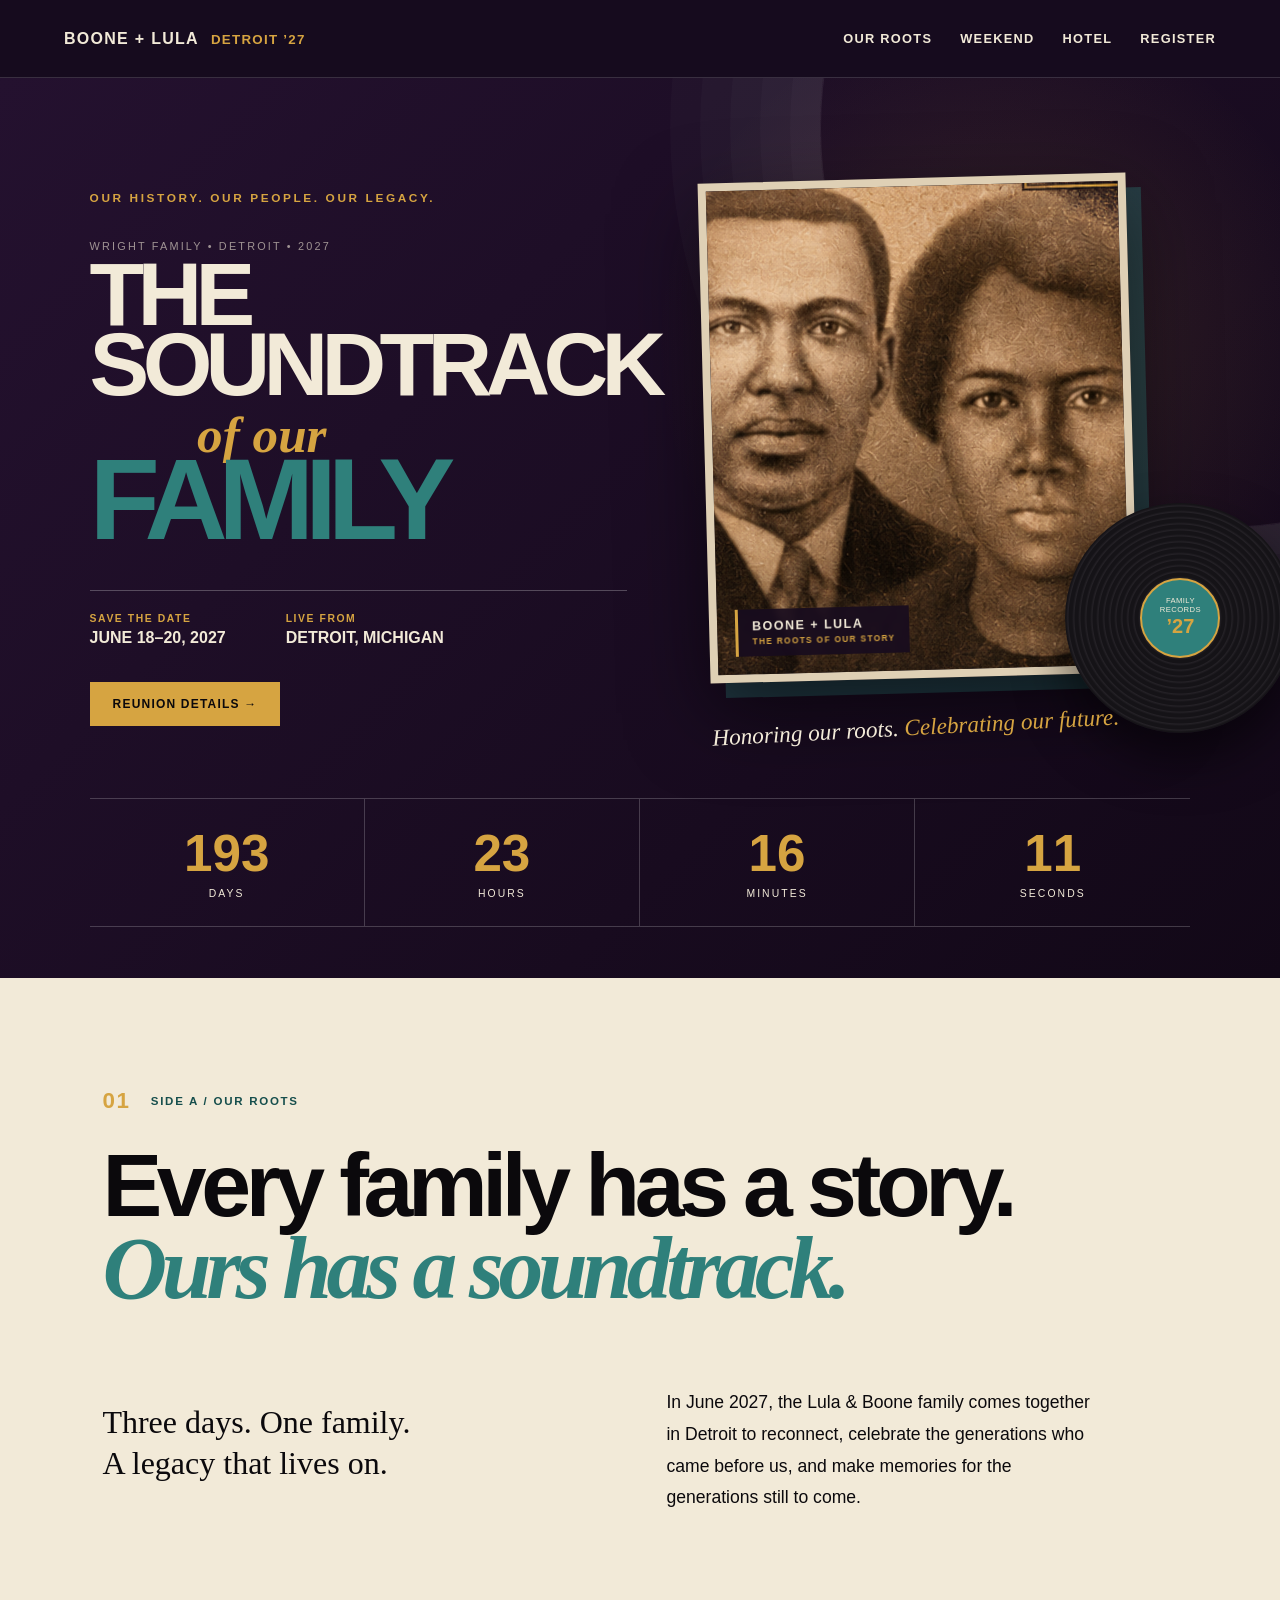
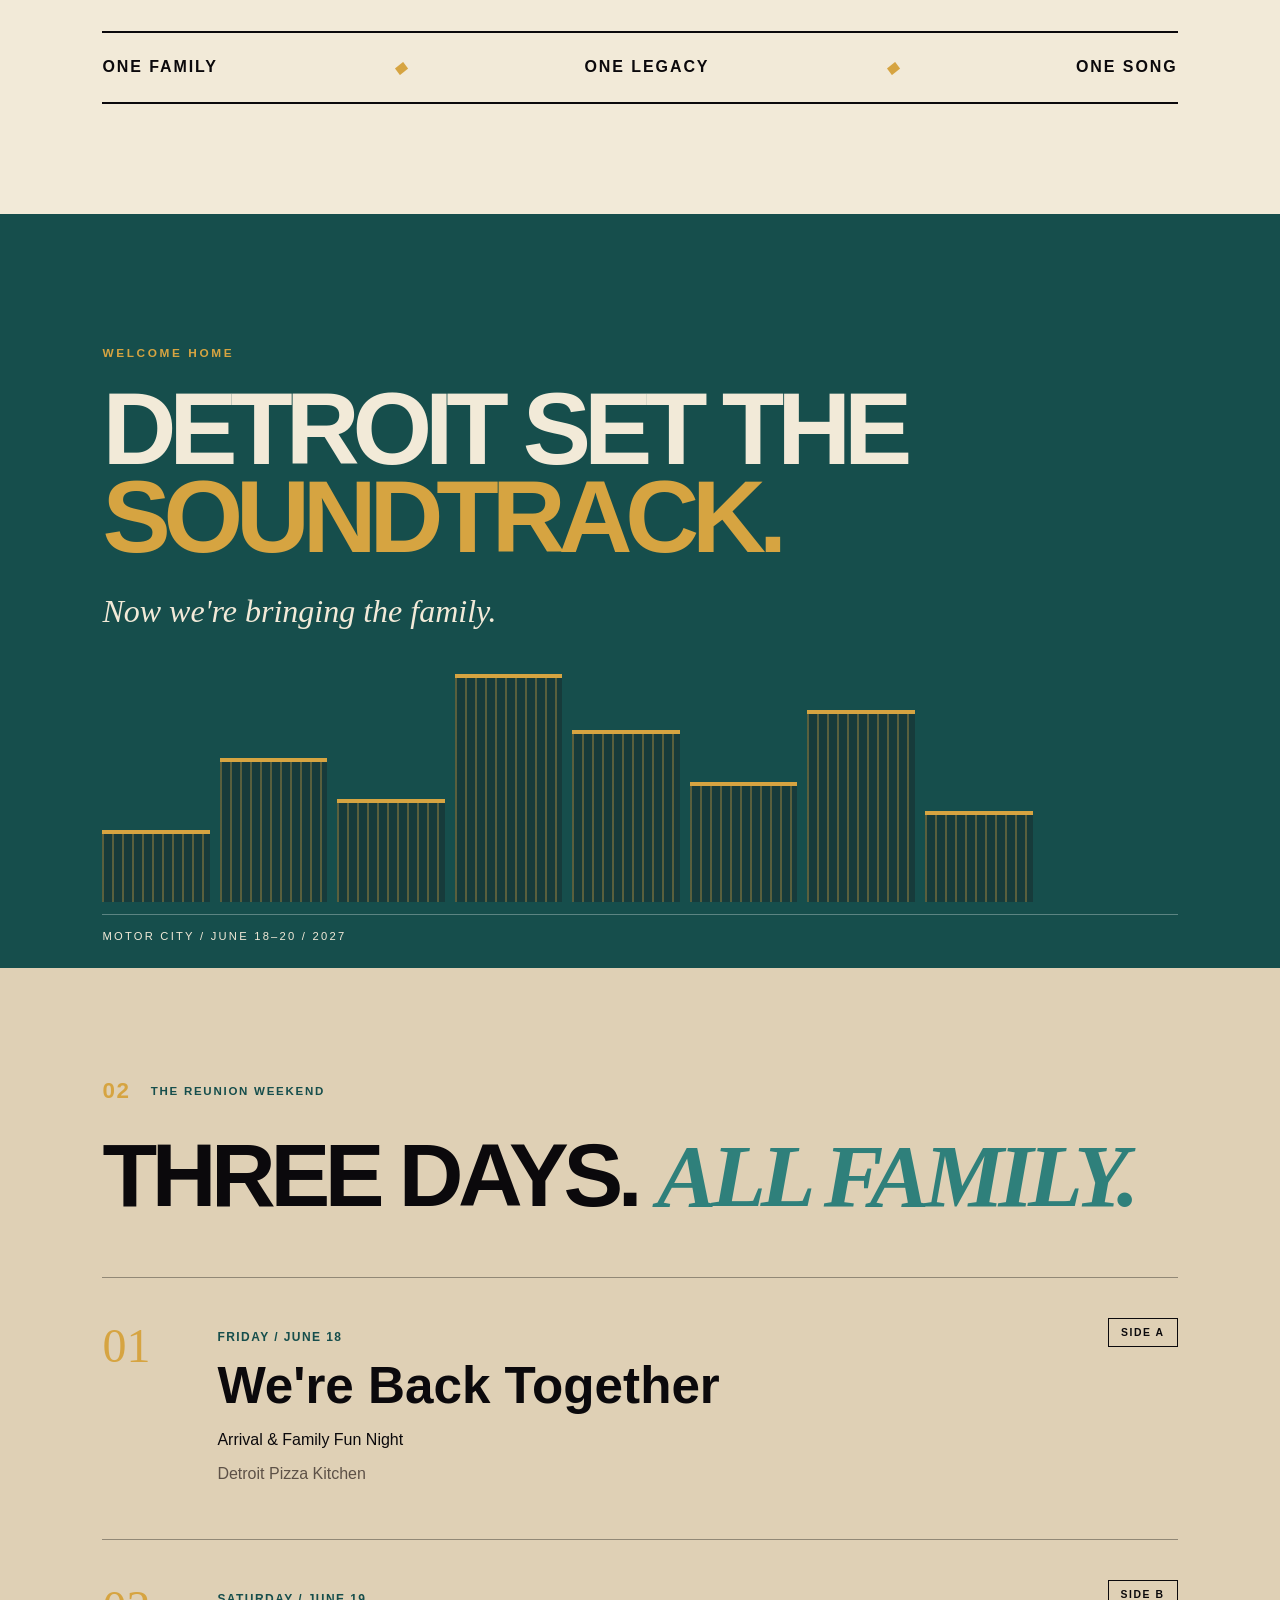
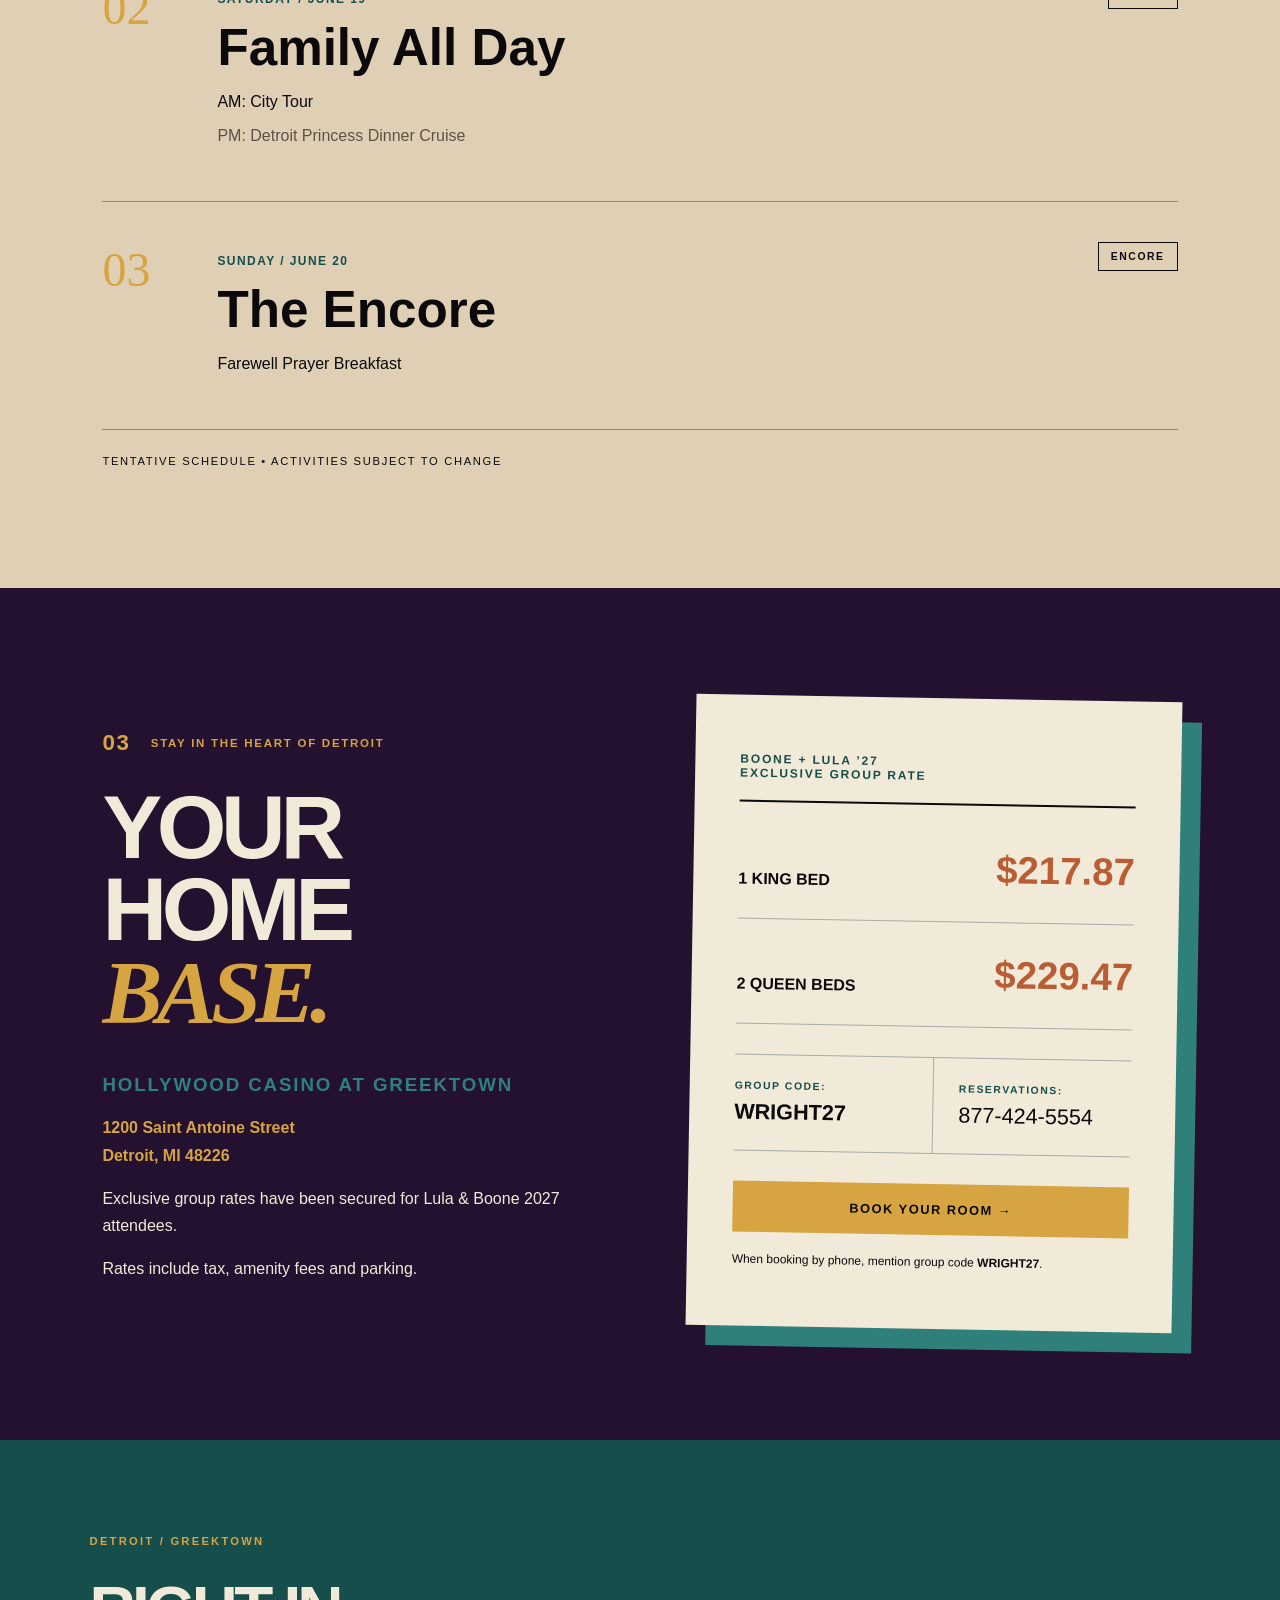
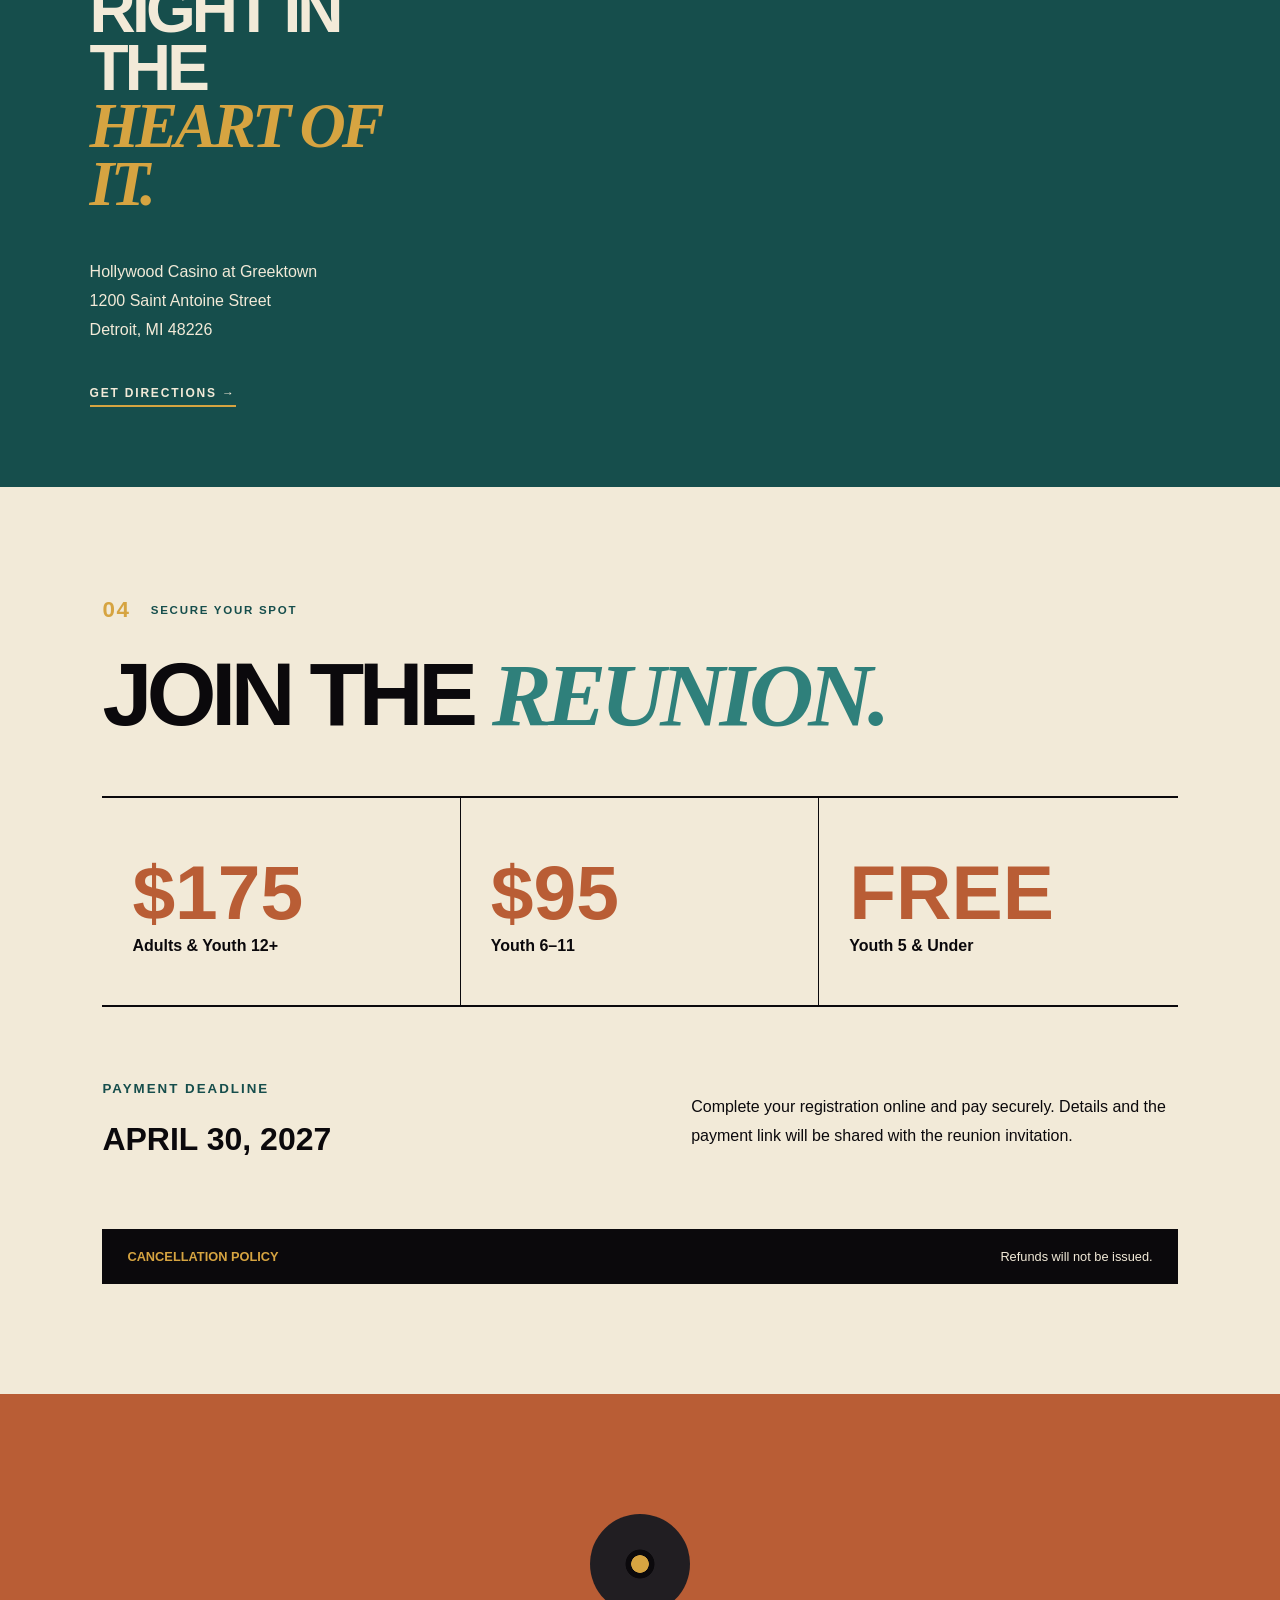
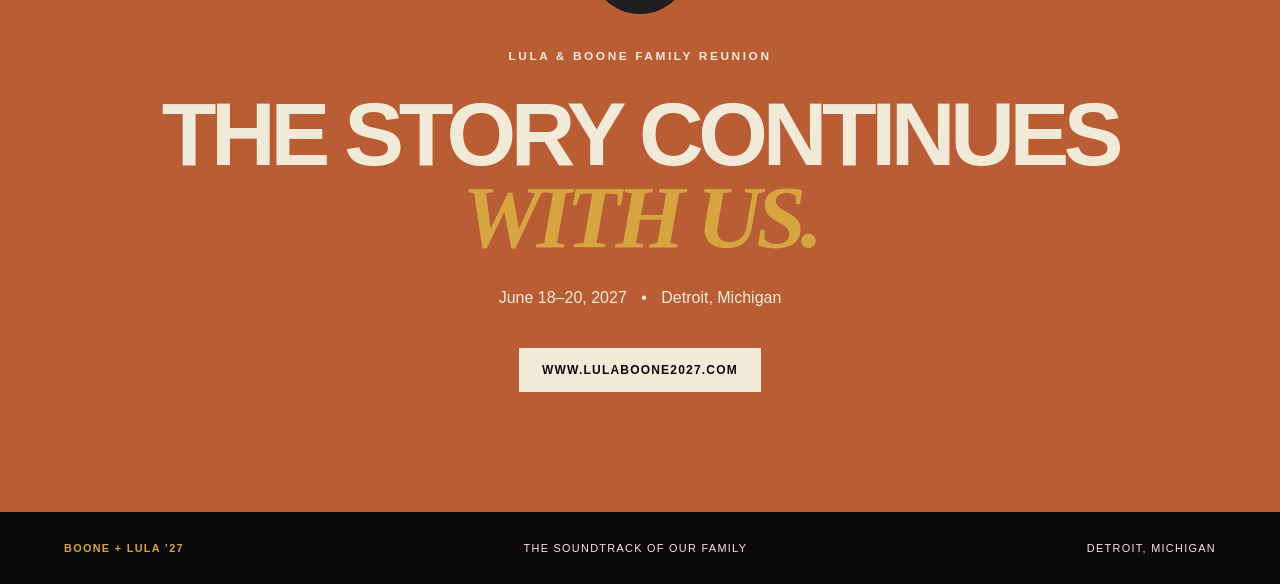
==== commit 51854081: "Update index.html" ====
--- a/index.html
+++ b/index.html
@@ -680,7 +680,7 @@
 
   <a
     class="button cream-button"
-    href="https://www.lulaboone2027.com"
+    href="https://www.lulaboonereunion.com"
   >
     www.lulaboone2027.com
   </a>
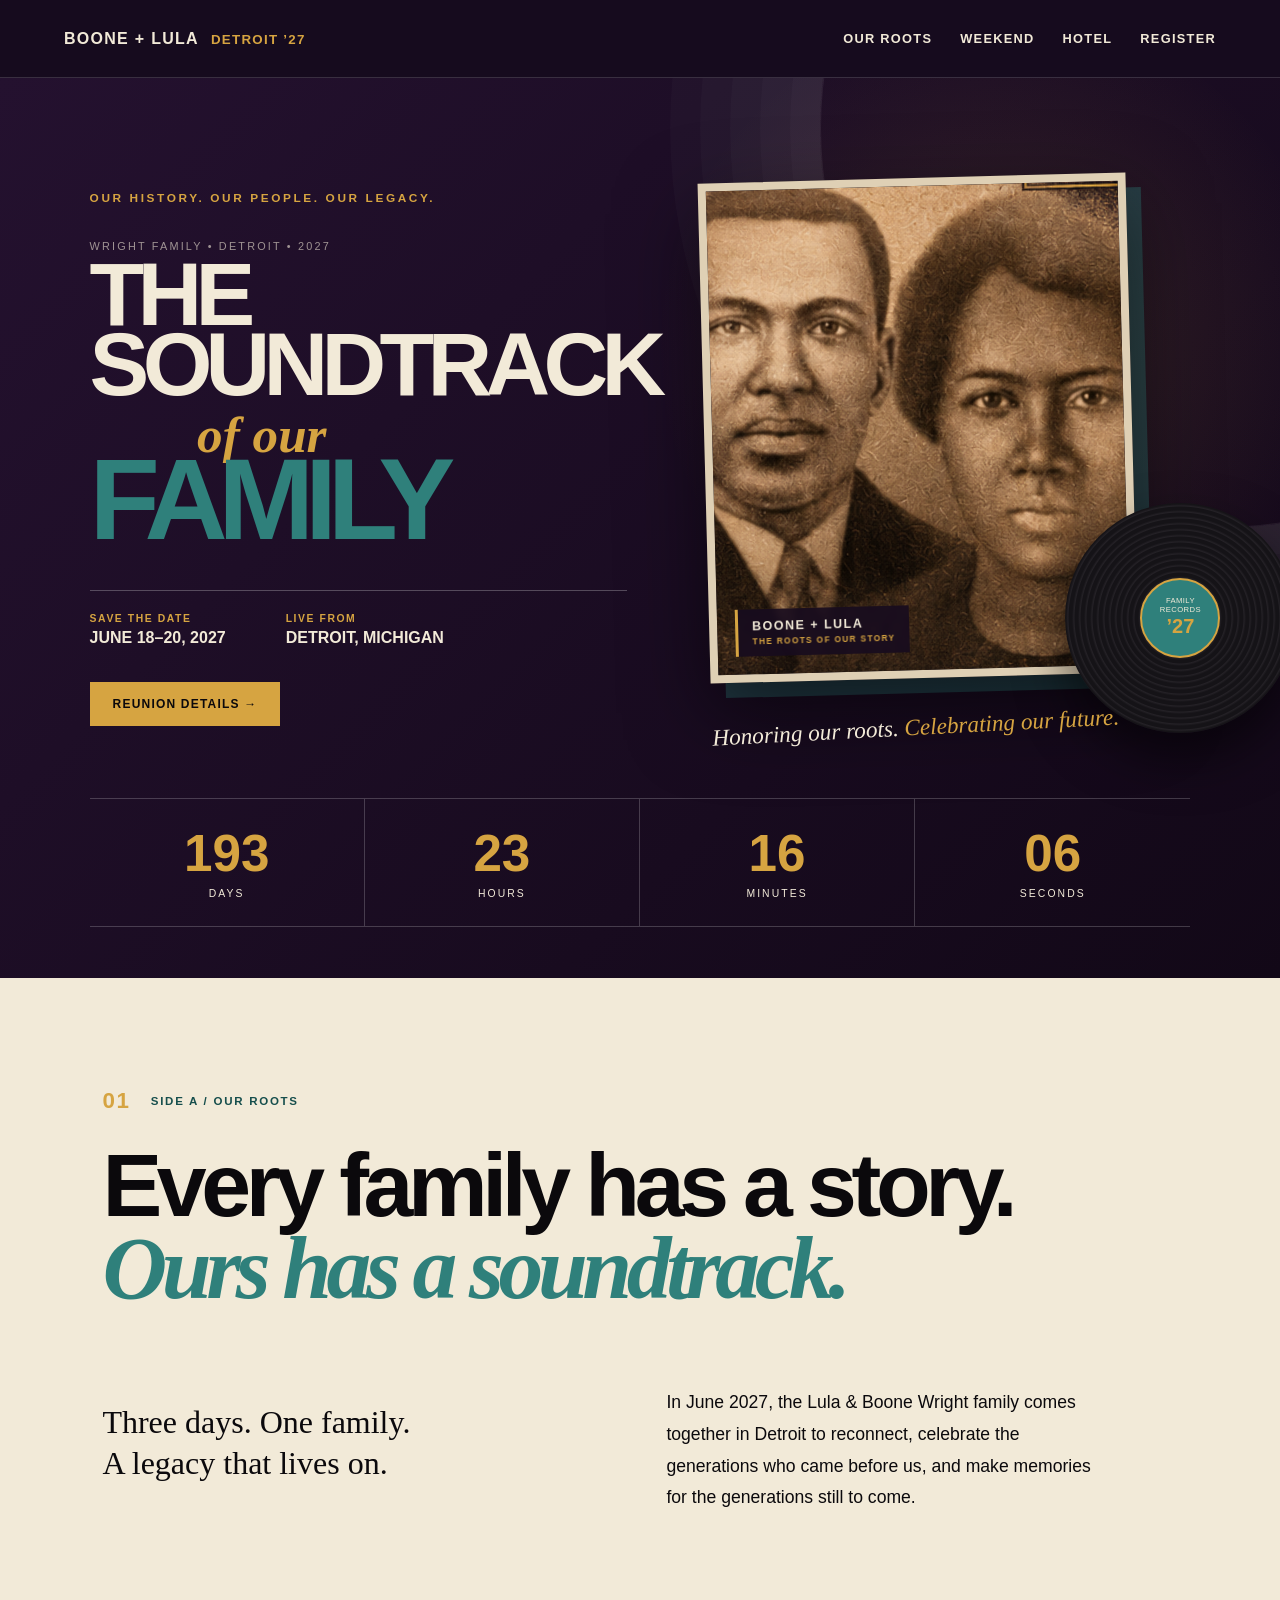
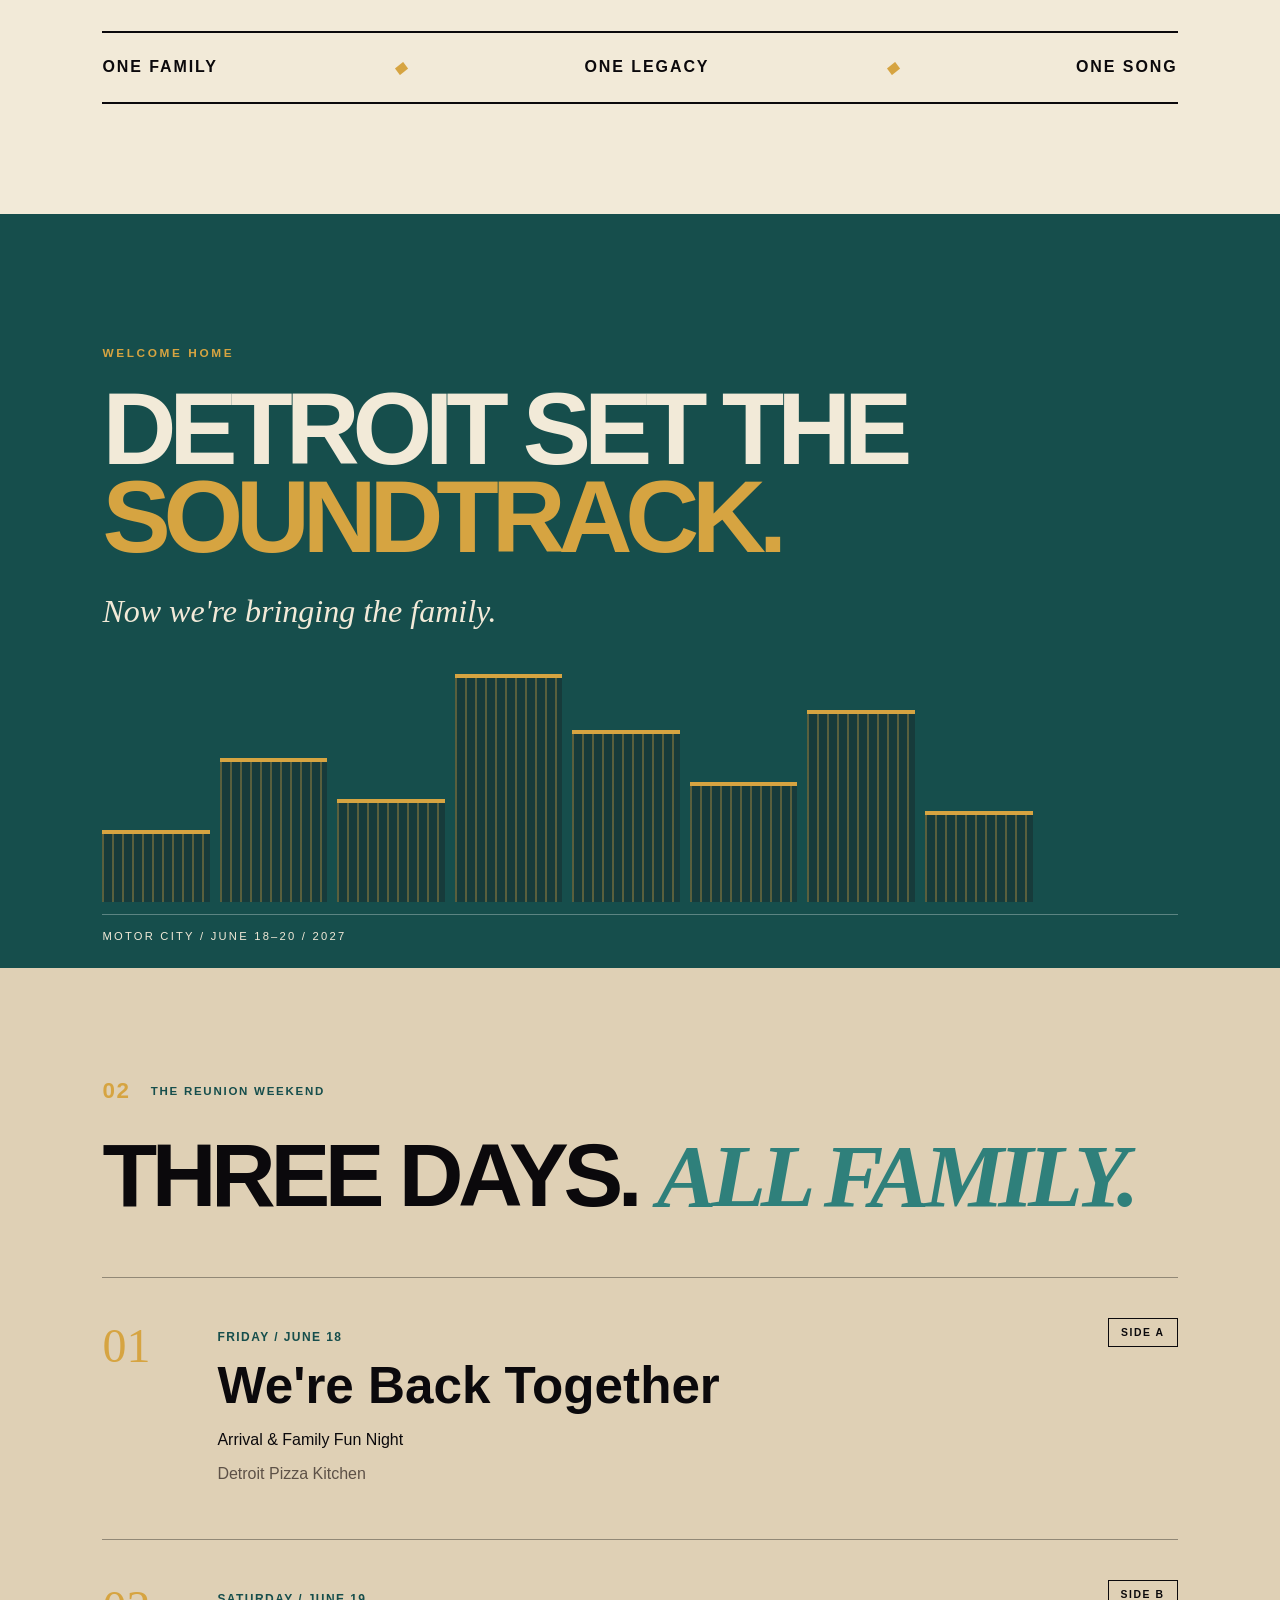
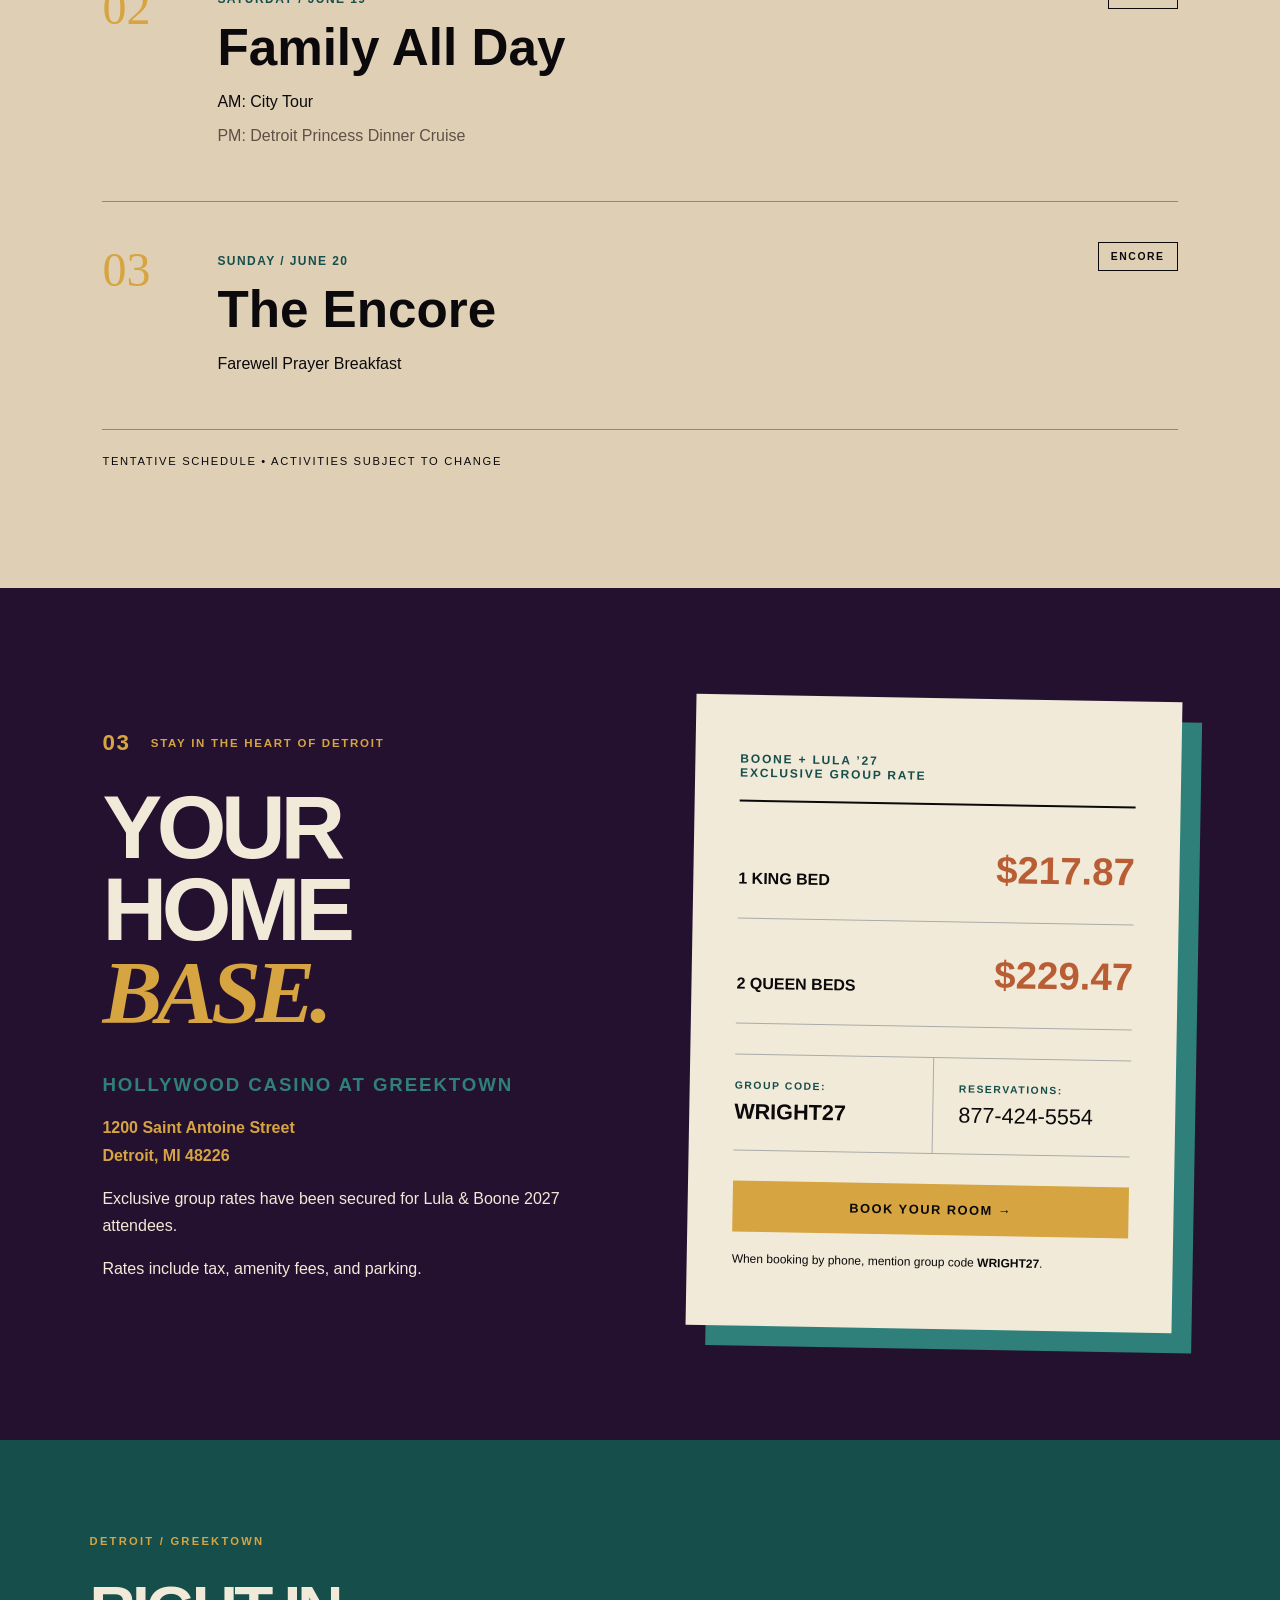
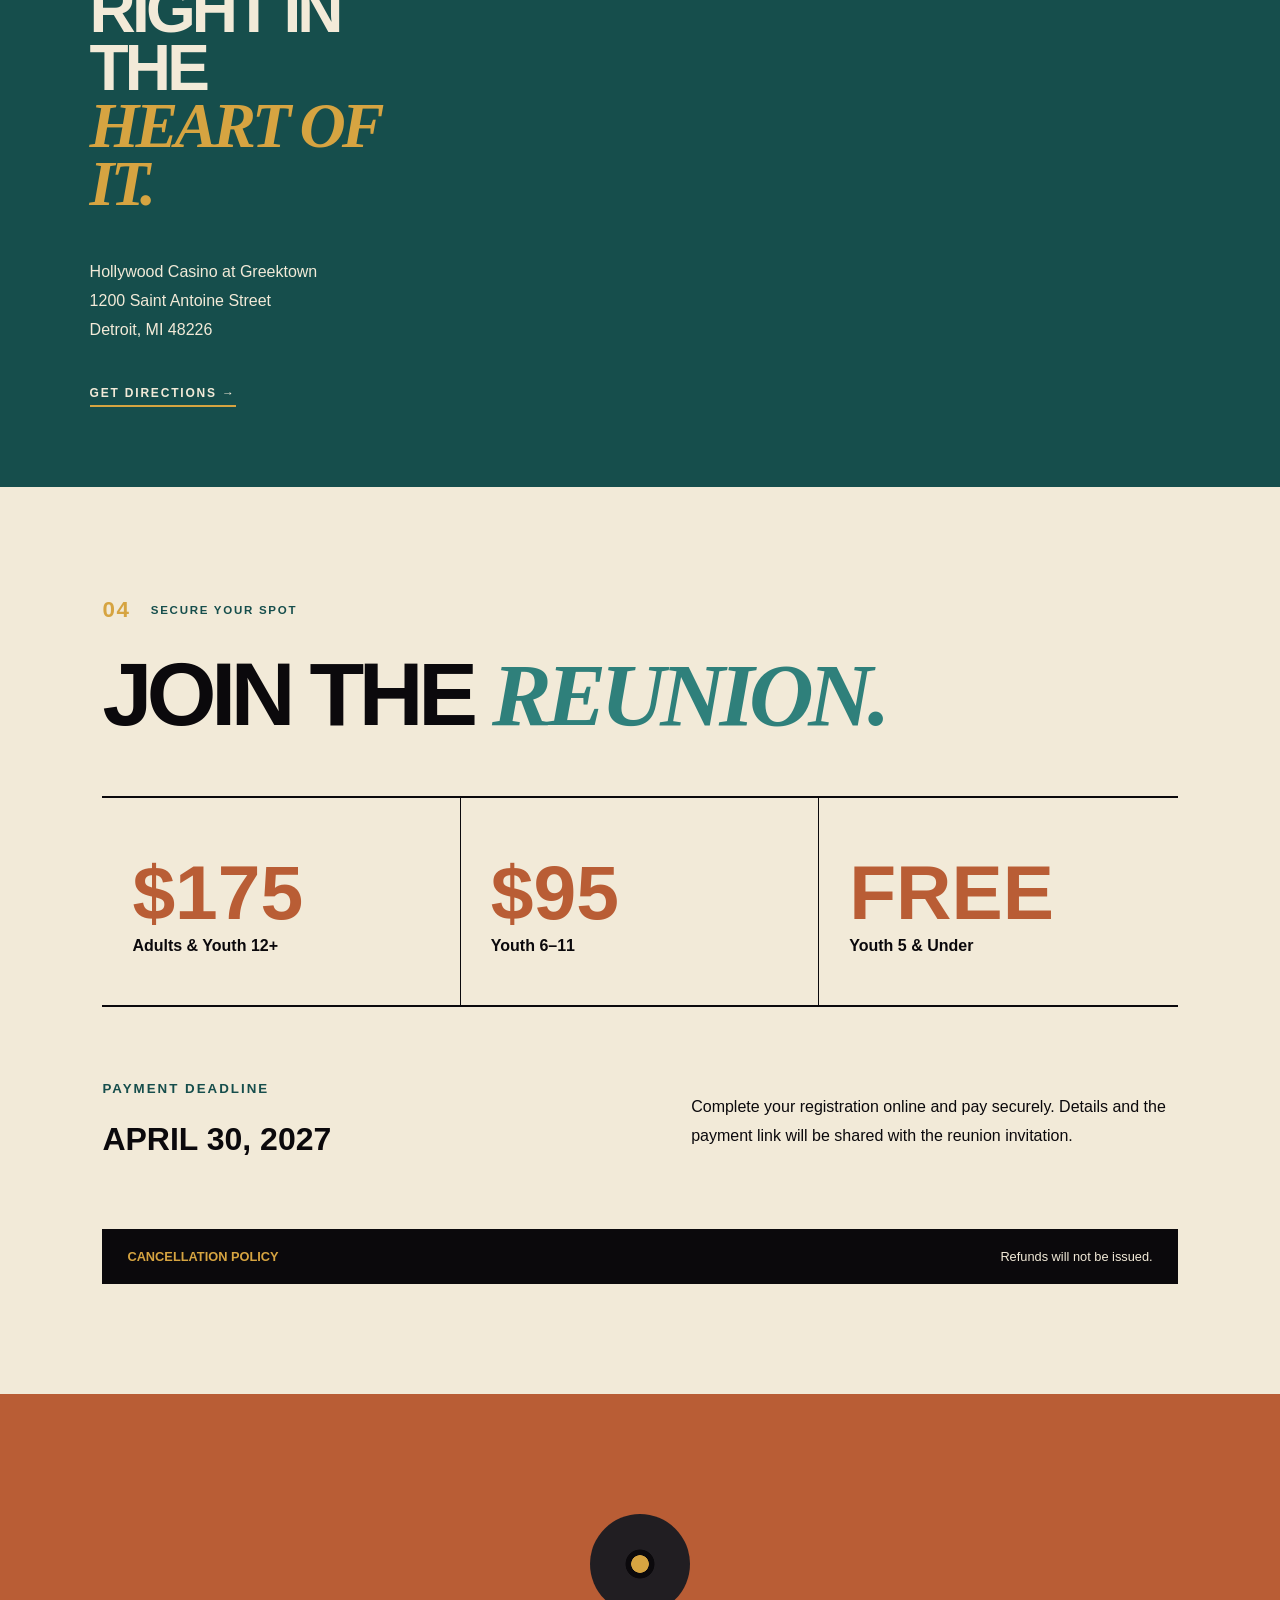
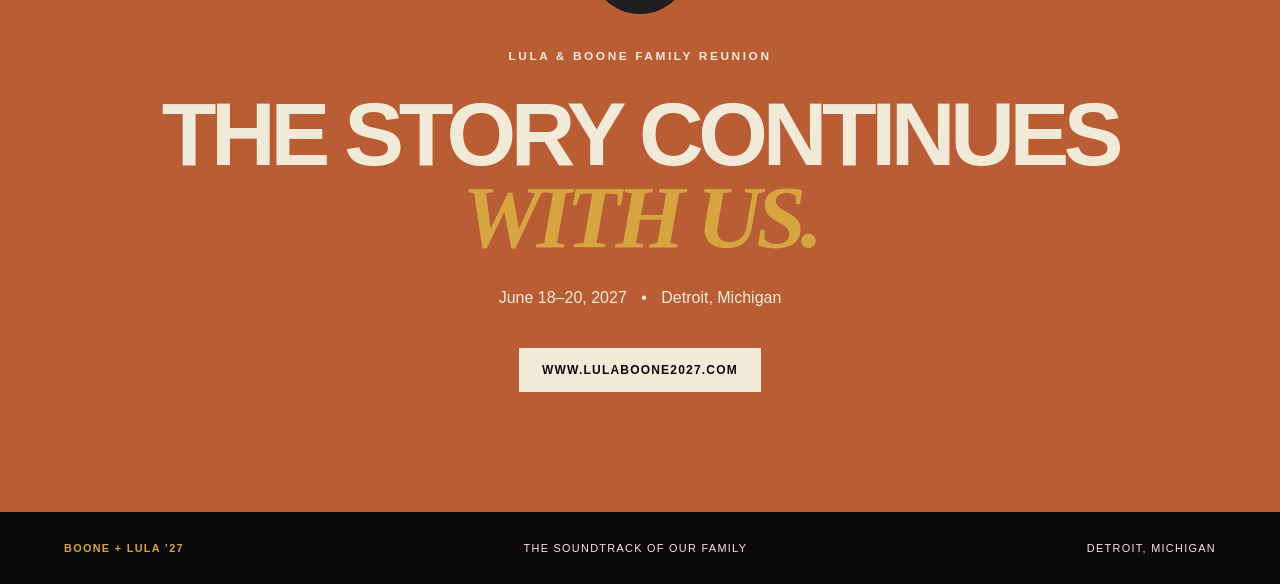
==== commit bd8d9509: "Update index.html" ====
--- a/index.html
+++ b/index.html
@@ -4,7 +4,7 @@
   <meta charset="utf-8">
   <meta name="viewport" content="width=device-width, initial-scale=1">
 
-  <title>Lula & Boone Family Reunion | Detroit 2027</title>
+  <title>Lula & Boone  Wright Family Reunion | Detroit 2027</title>
 
   <meta
     name="description"
@@ -197,7 +197,7 @@
     </p>
 
     <p>
-      In June 2027, the Lula & Boone family comes
+      In June 2027, the Lula & Boone Wright family comes
       together in Detroit to reconnect, celebrate
       the generations who came before us, and make
       memories for the generations still to come.
@@ -423,7 +423,7 @@
     </p>
 
     <p>
-      Rates include tax, amenity fees and parking.
+      Rates include tax, amenity fees, and parking.
     </p>
 
   </div>
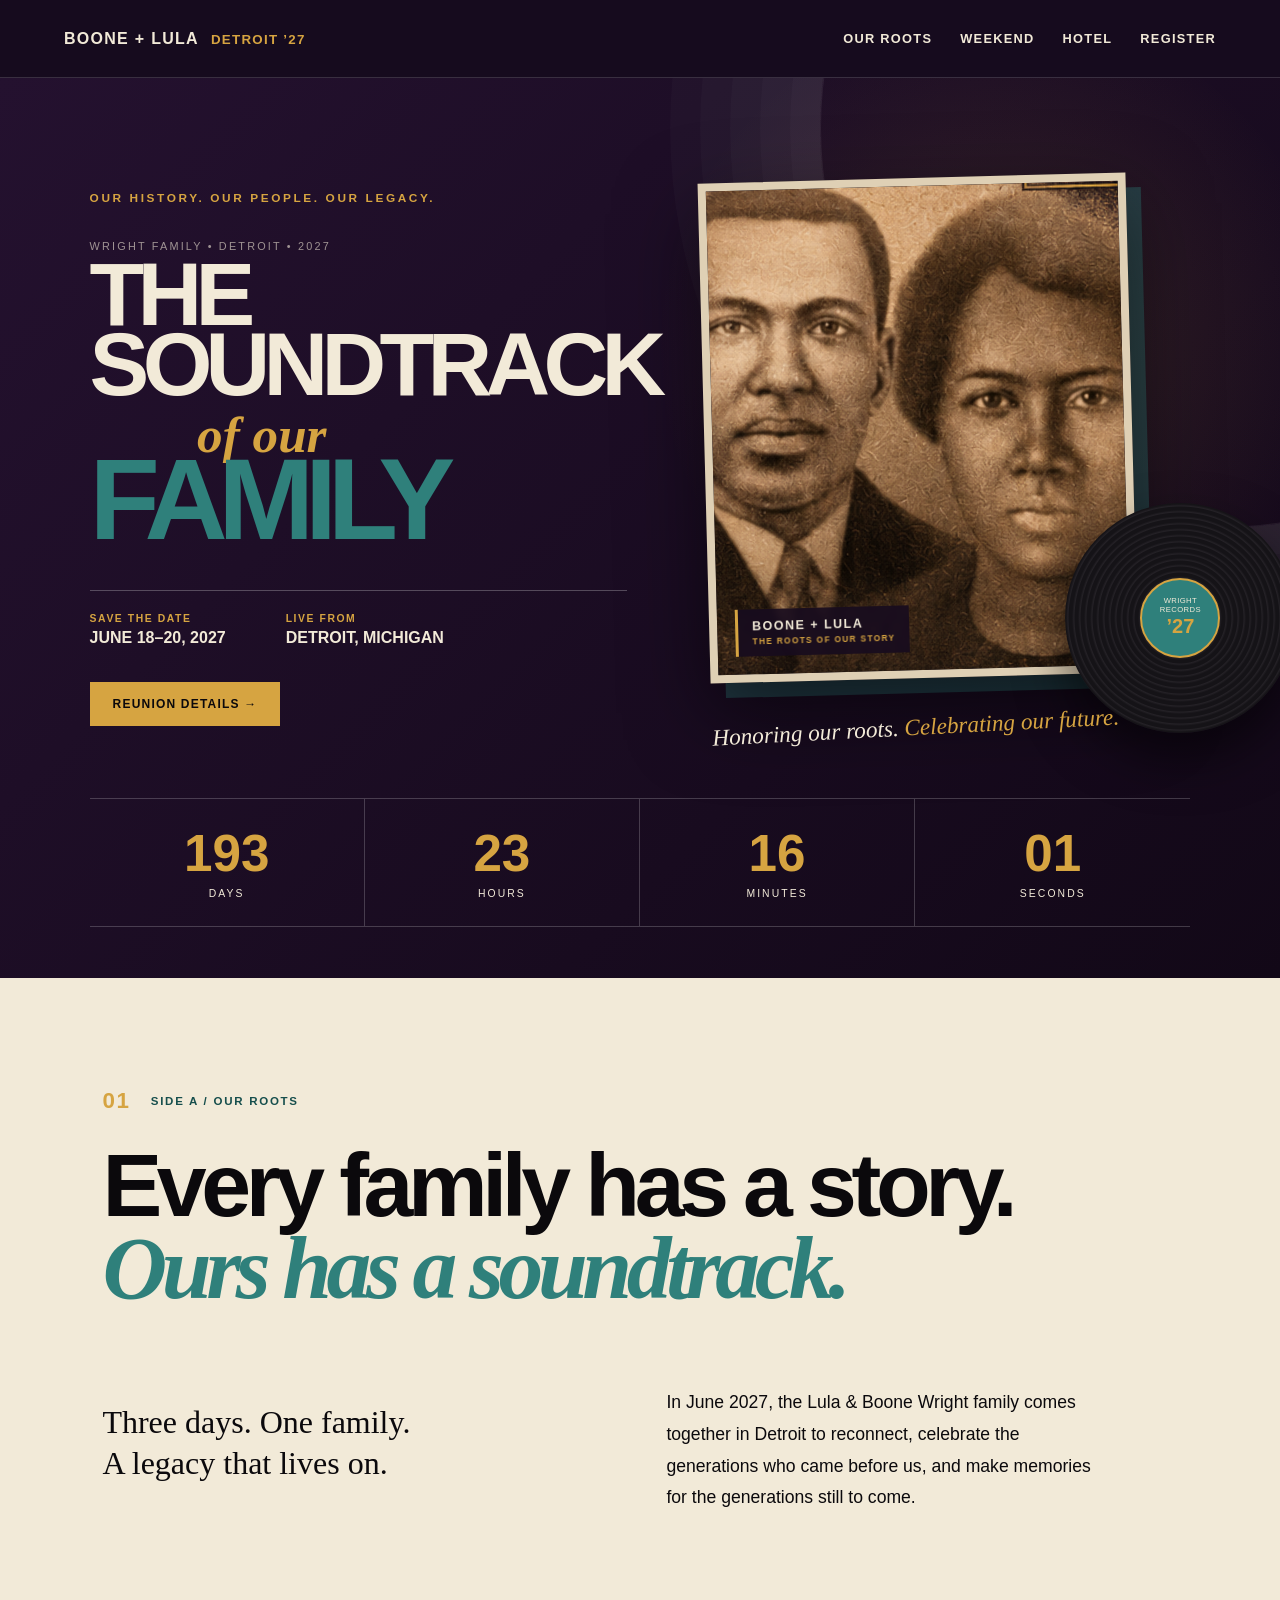
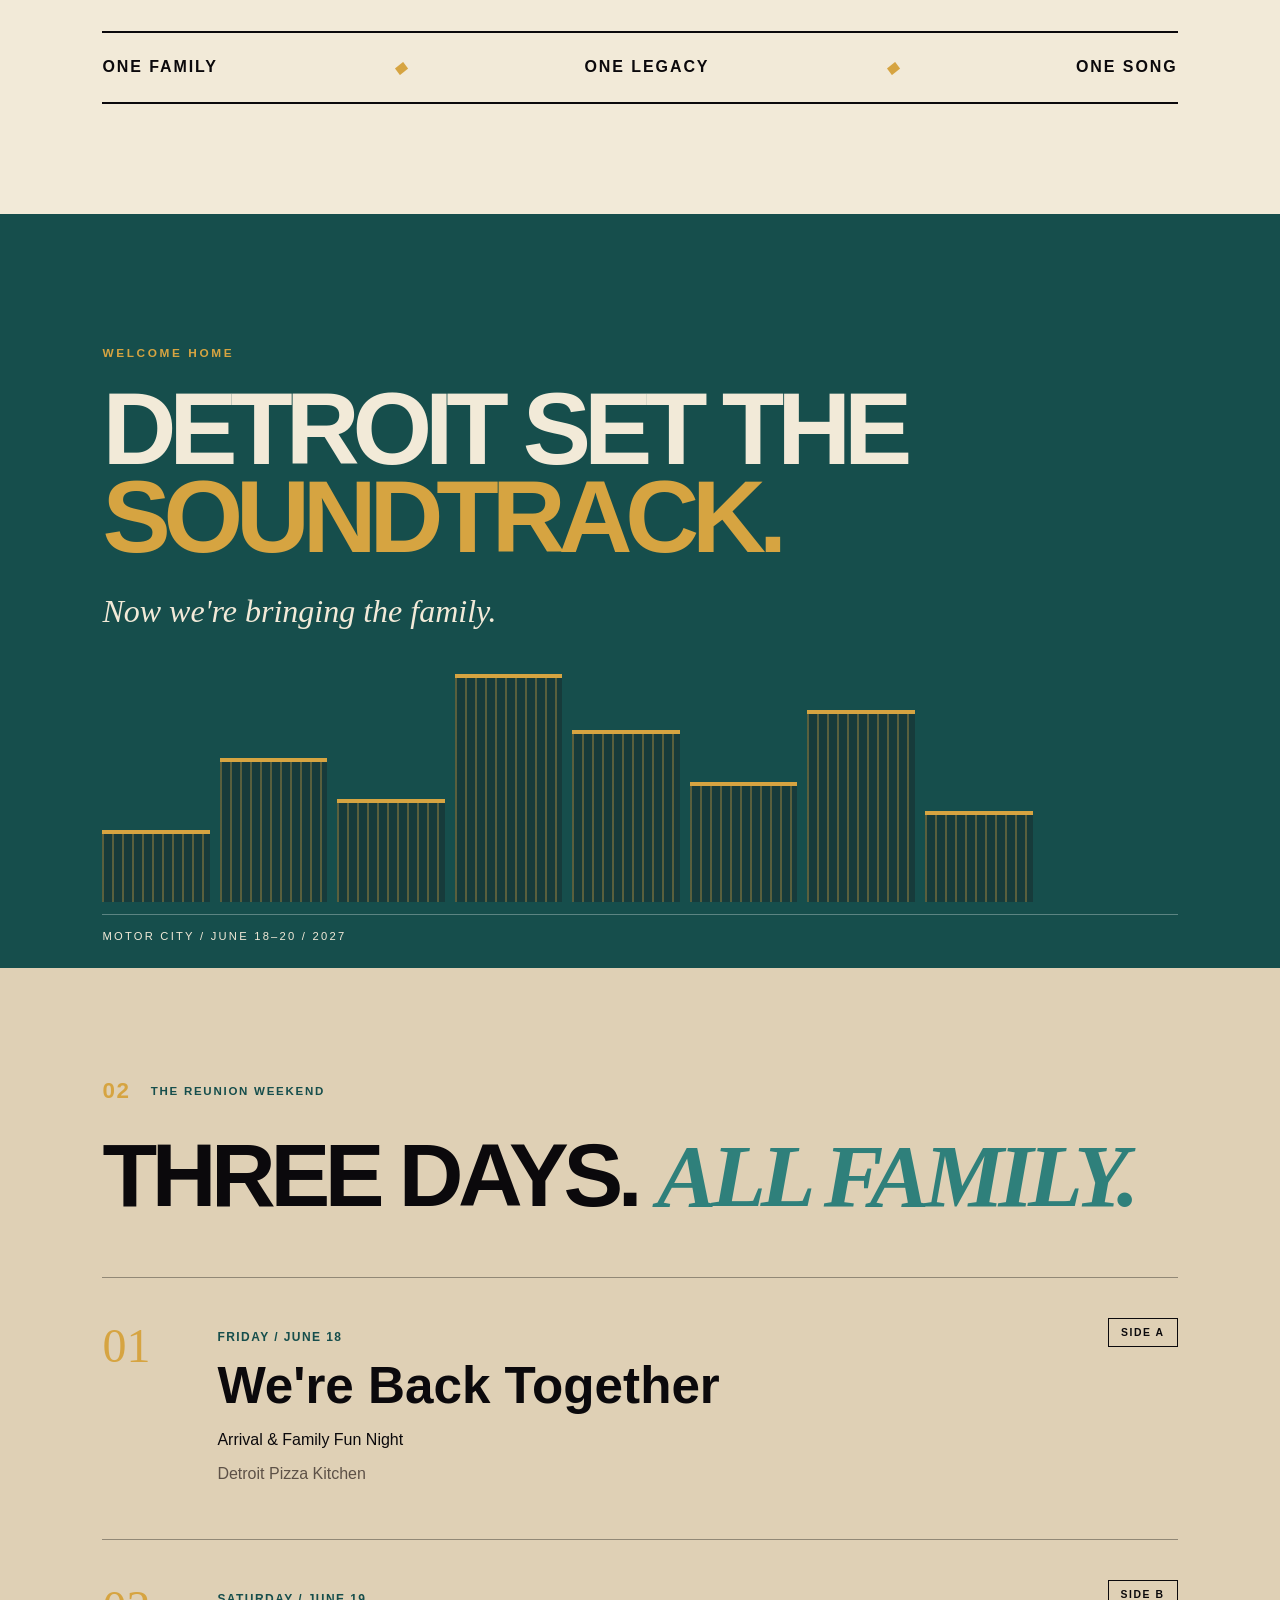
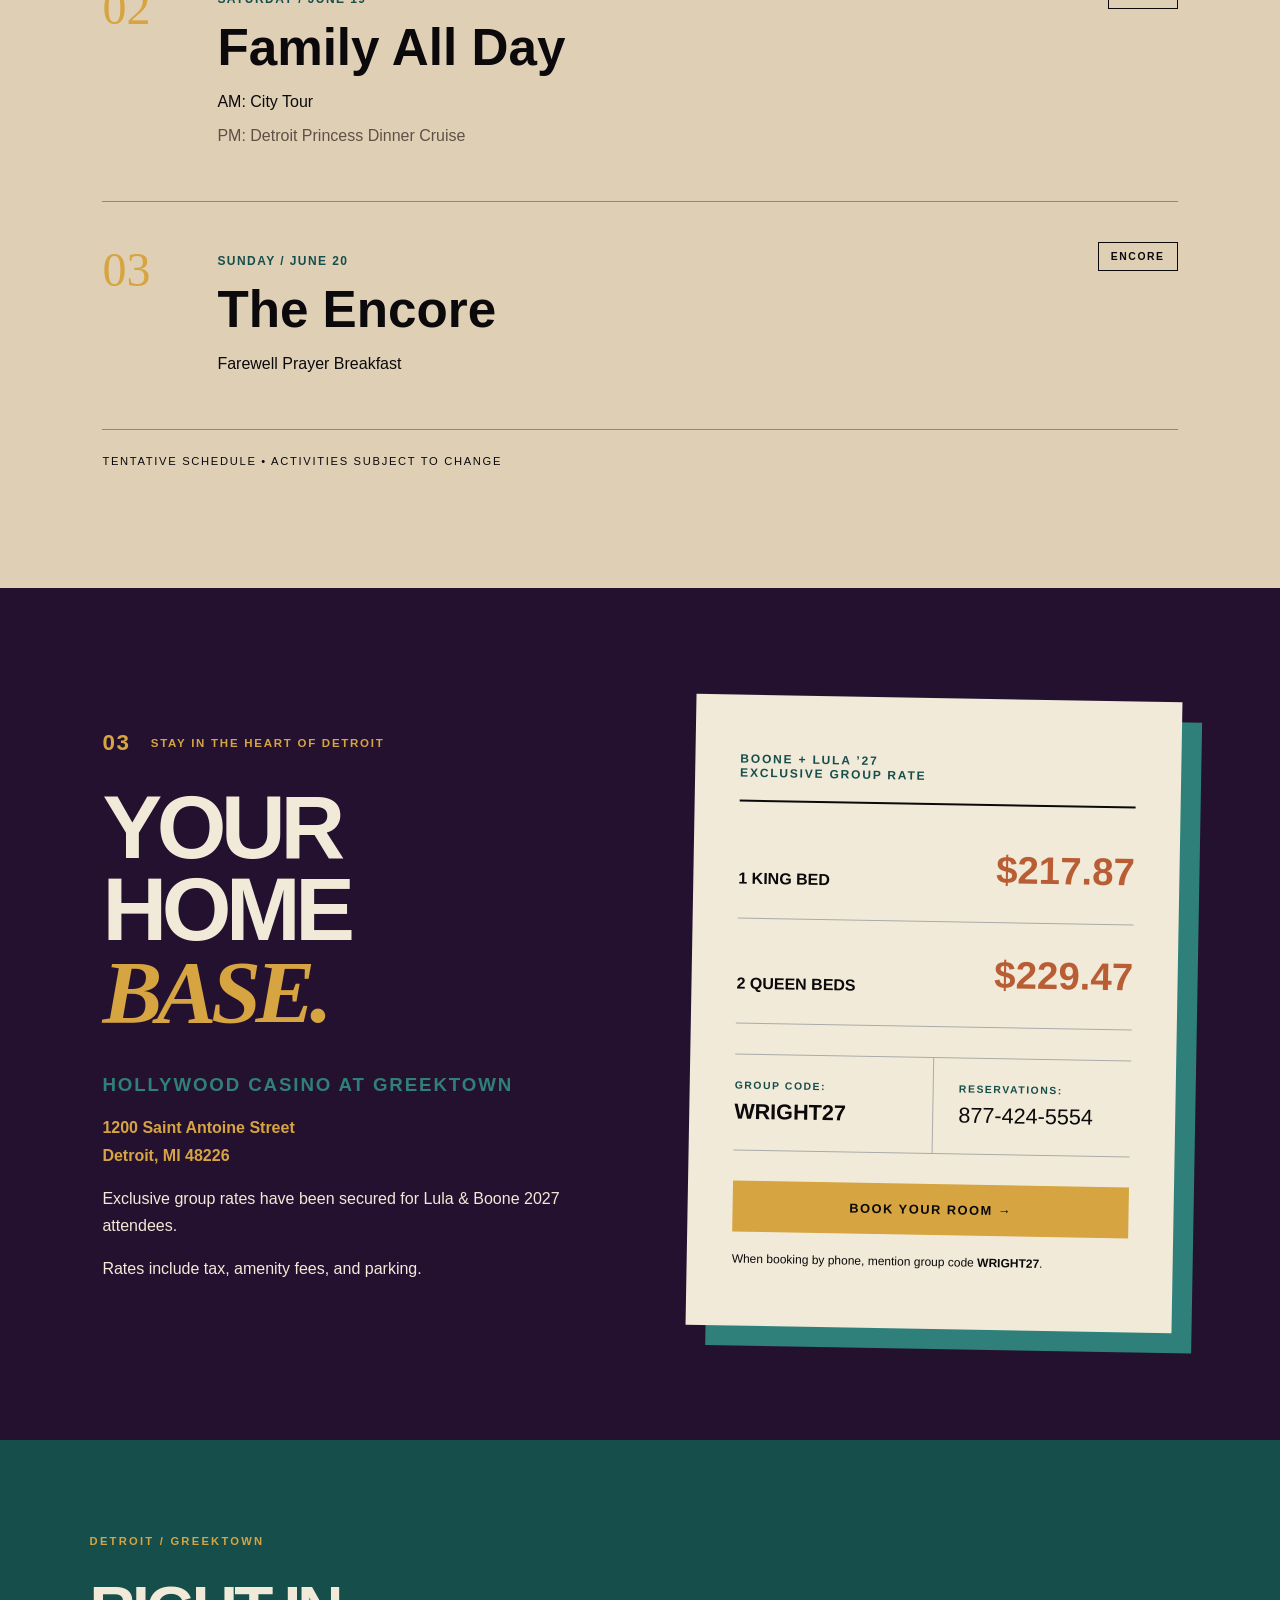
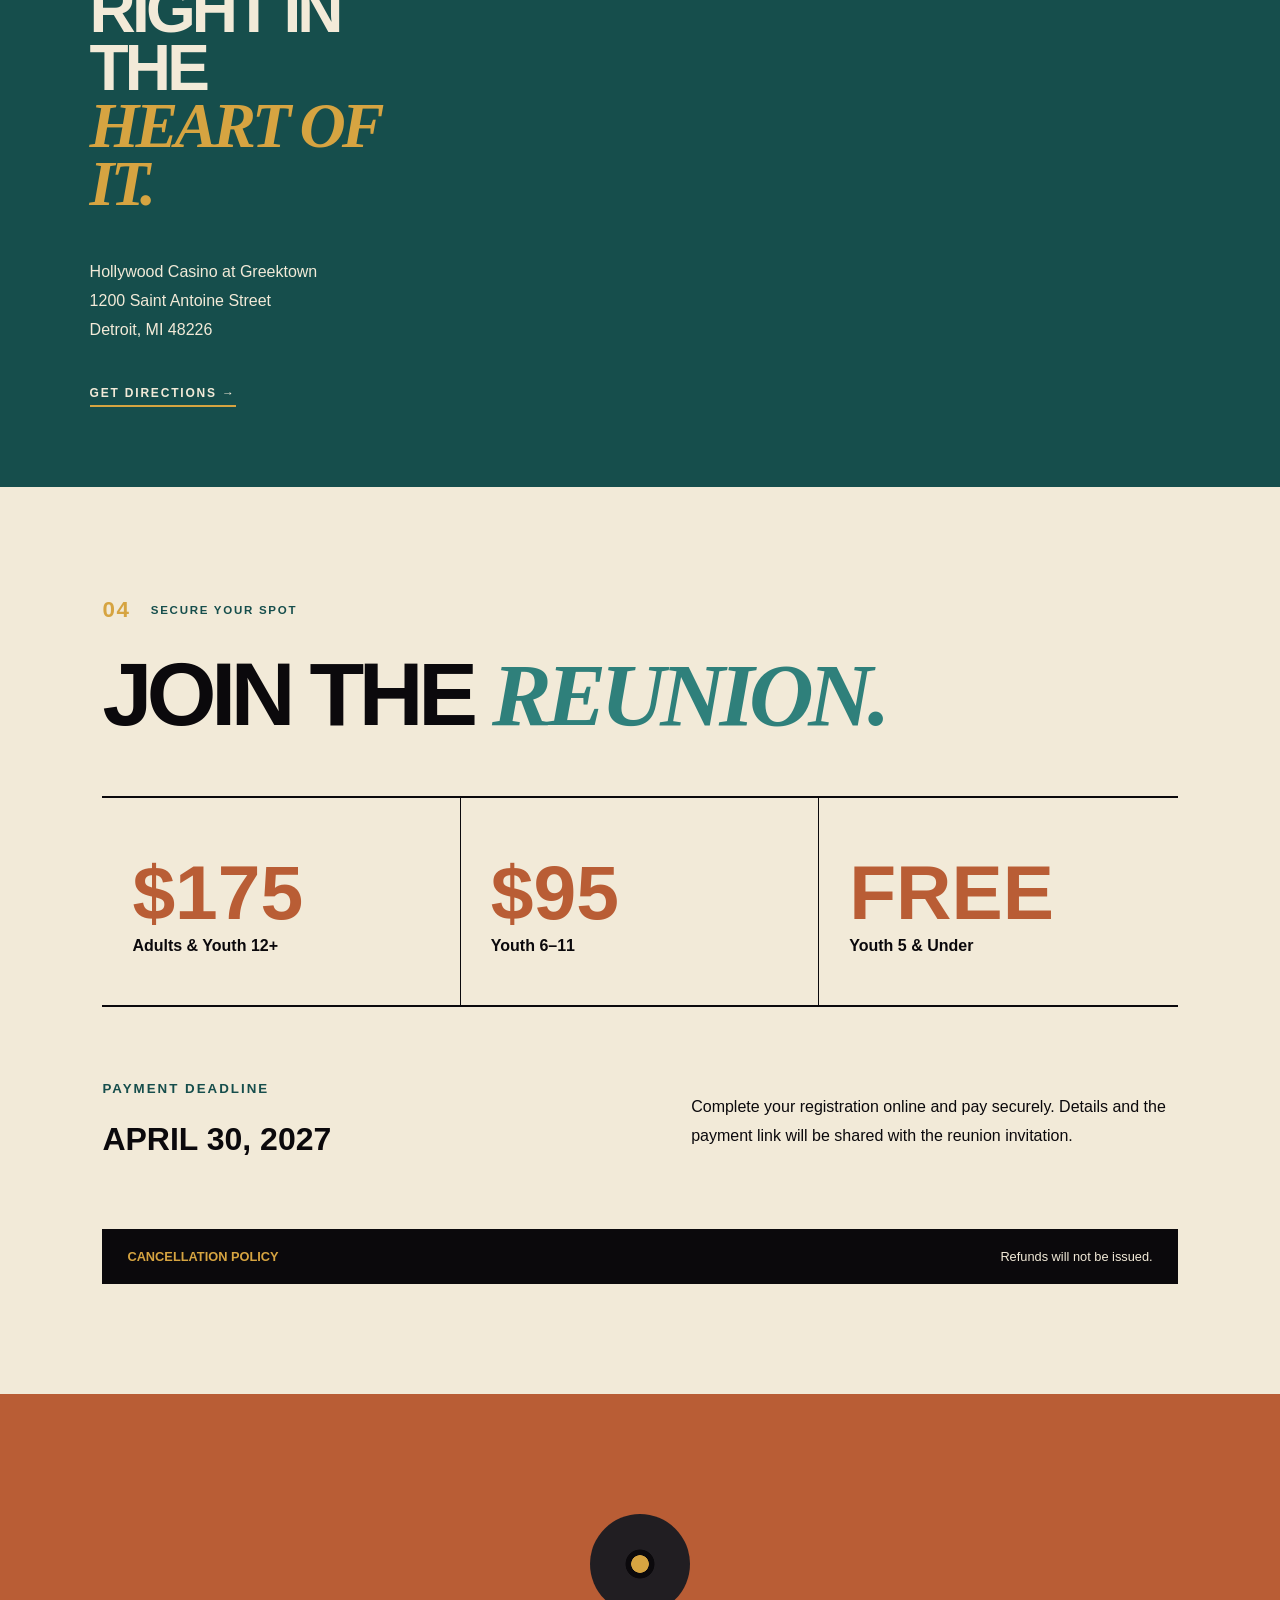
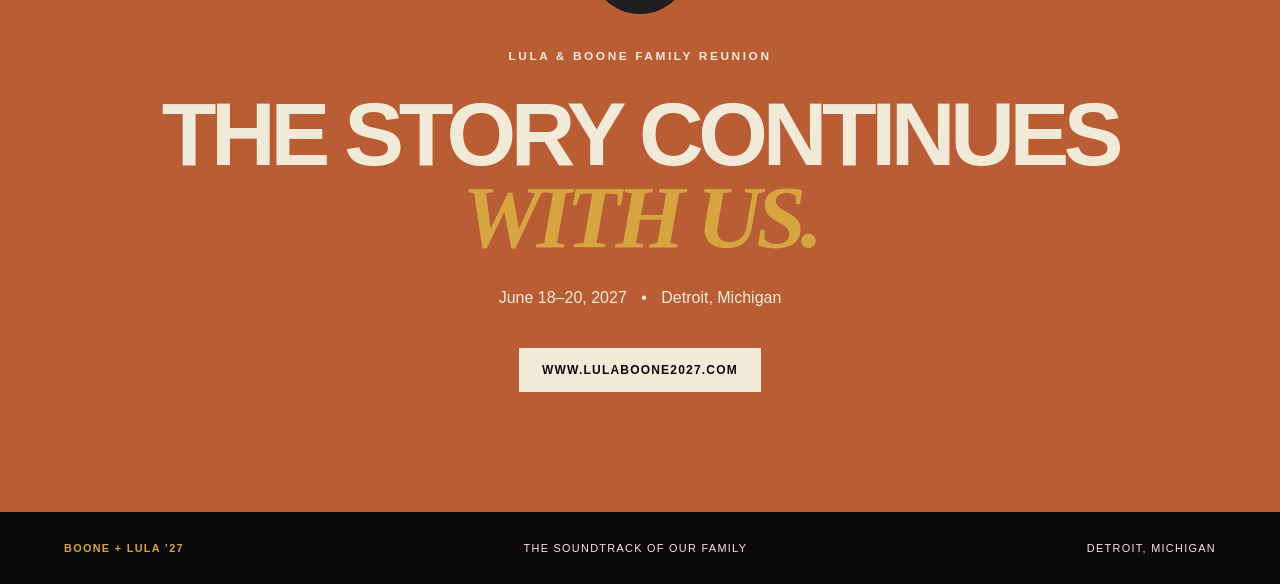
==== commit 461dce01: "Update index.html" ====
--- a/index.html
+++ b/index.html
@@ -121,7 +121,7 @@
       <div class="record-label">
 
         <small>
-          FAMILY<br>
+          WRIGHT <br>
           RECORDS
         </small>
 
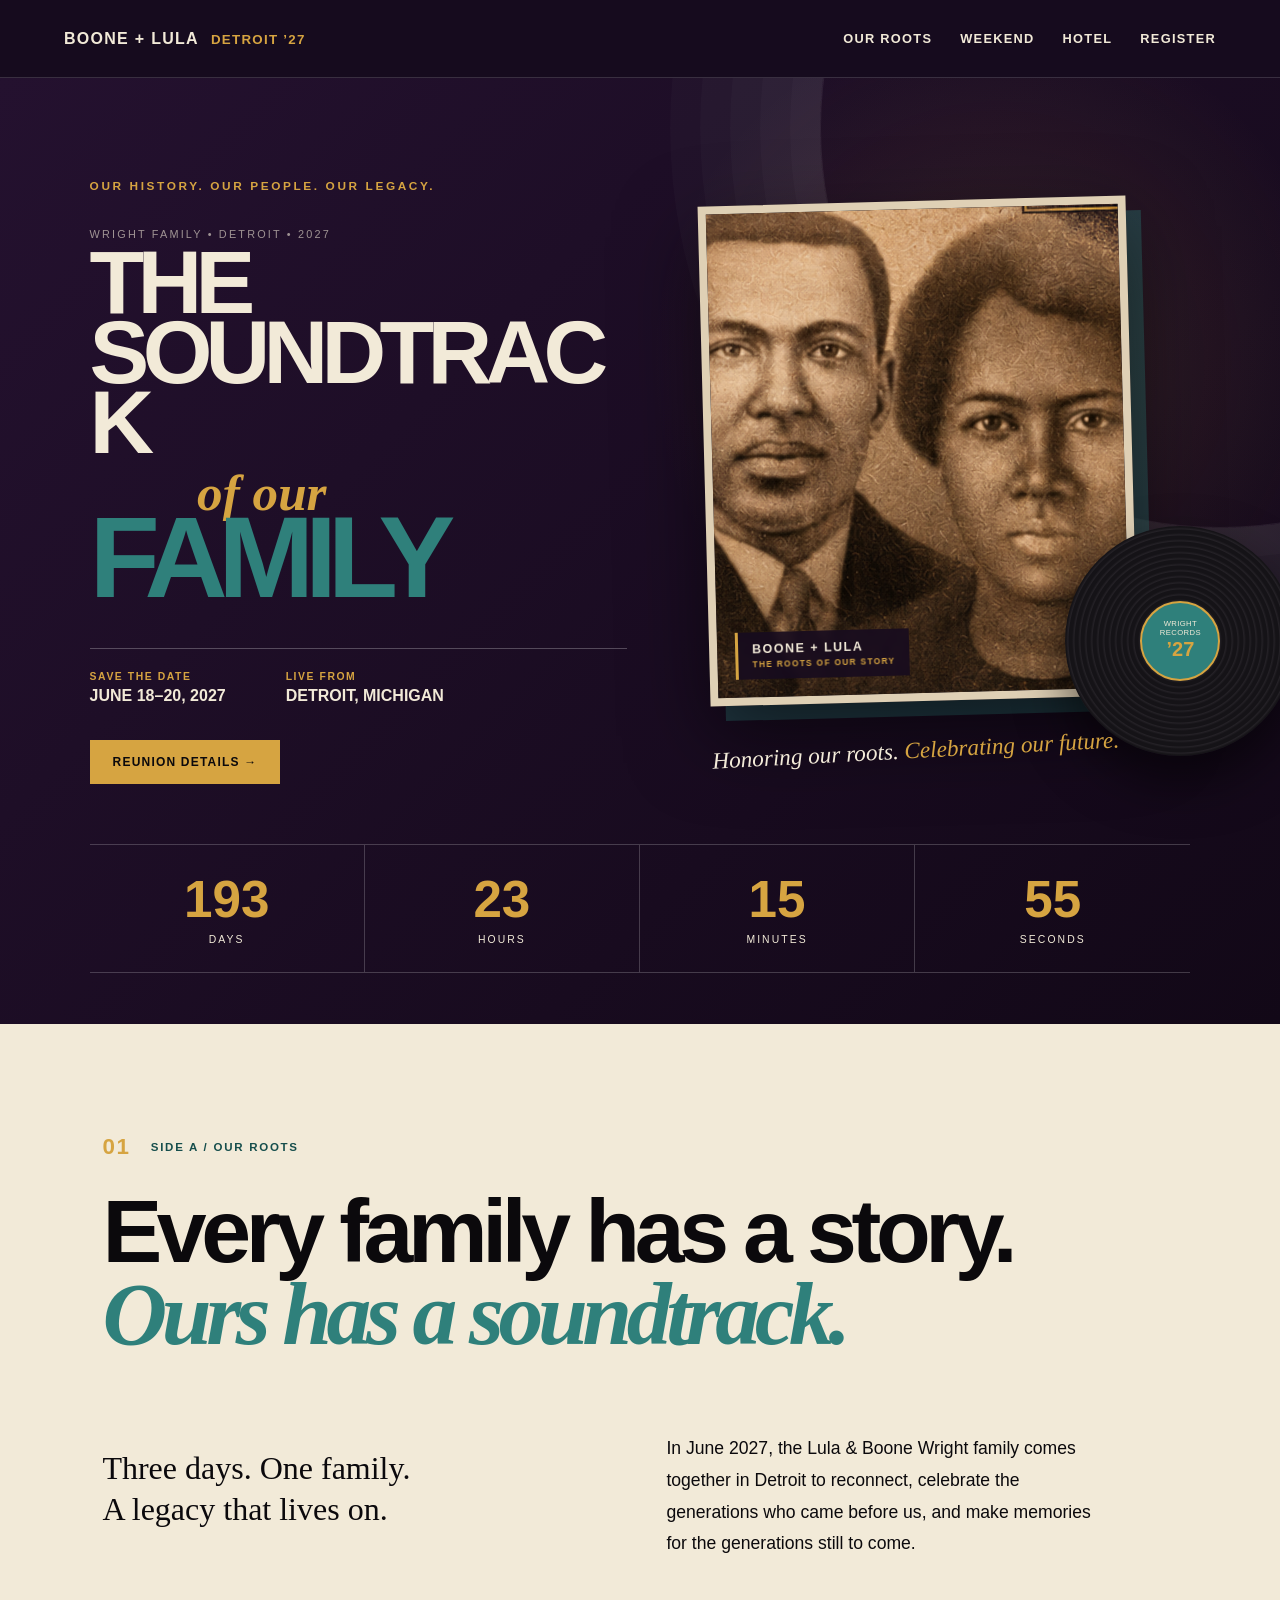
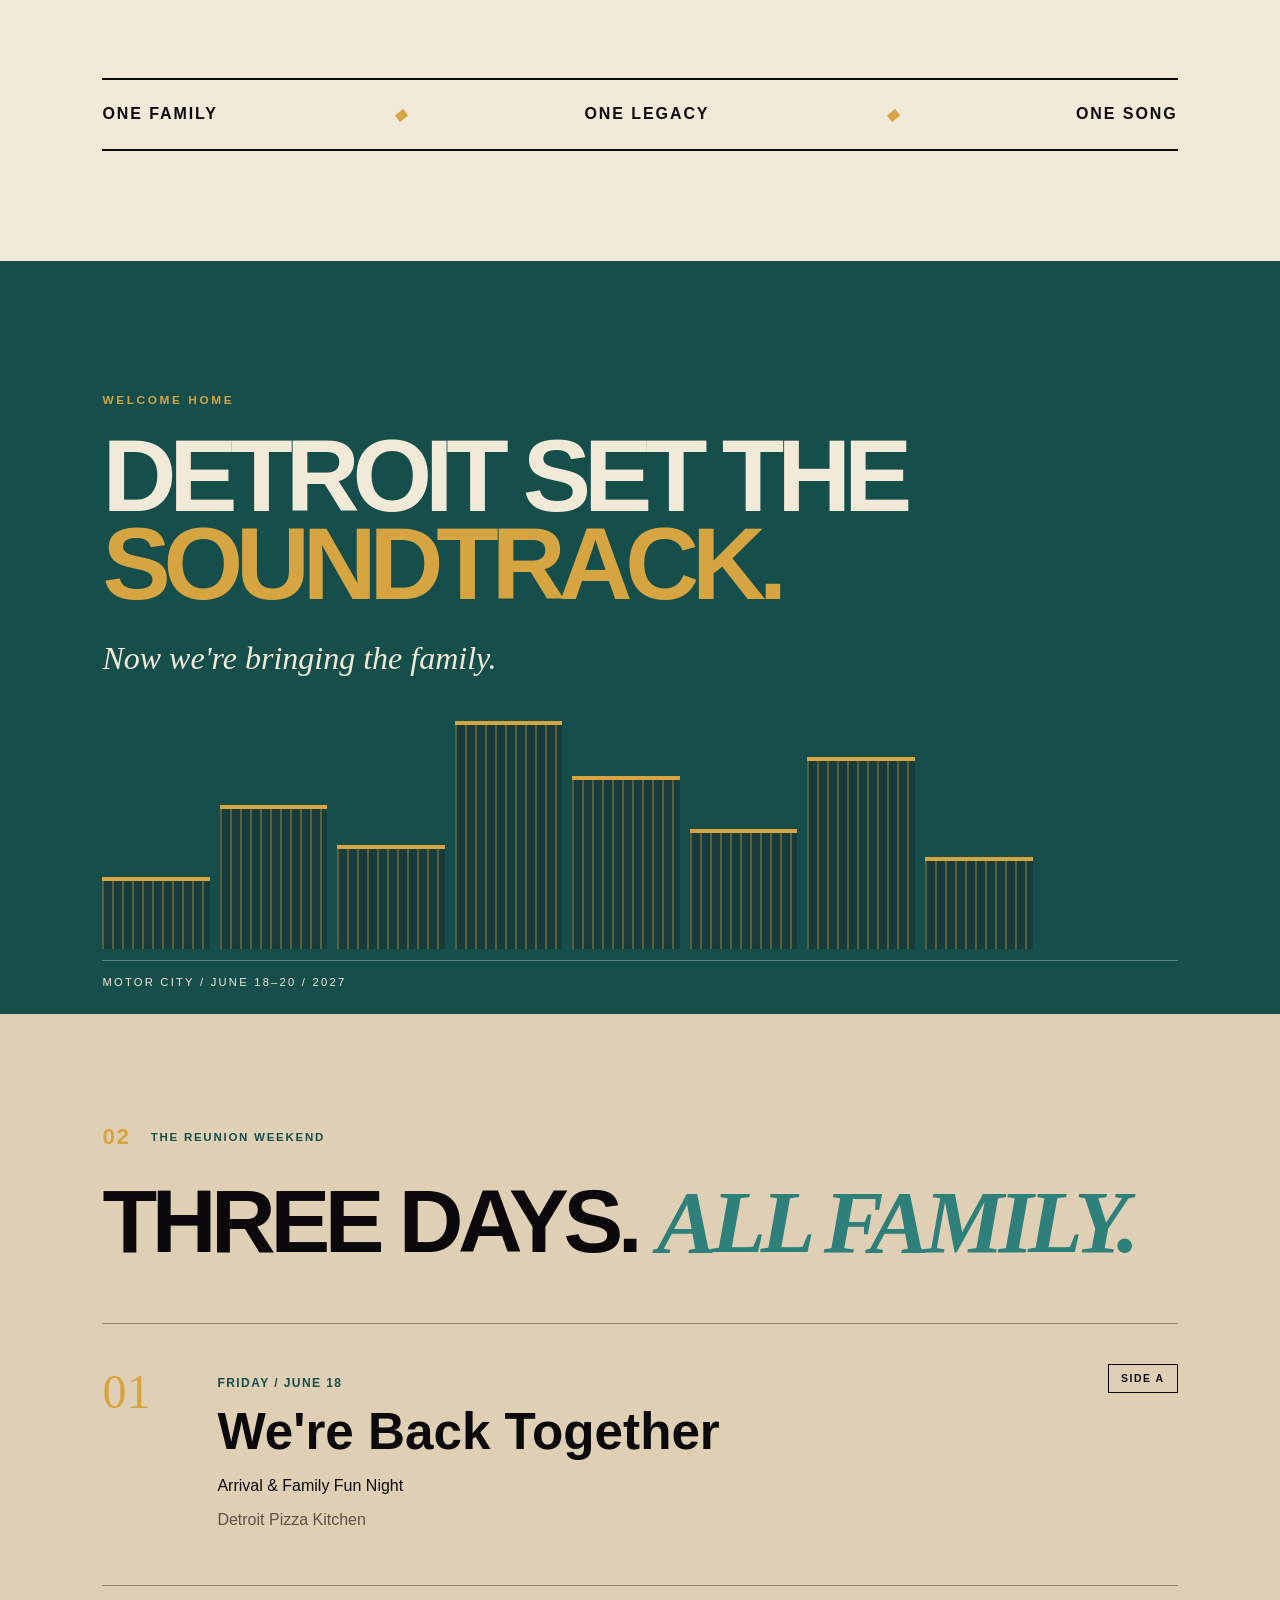
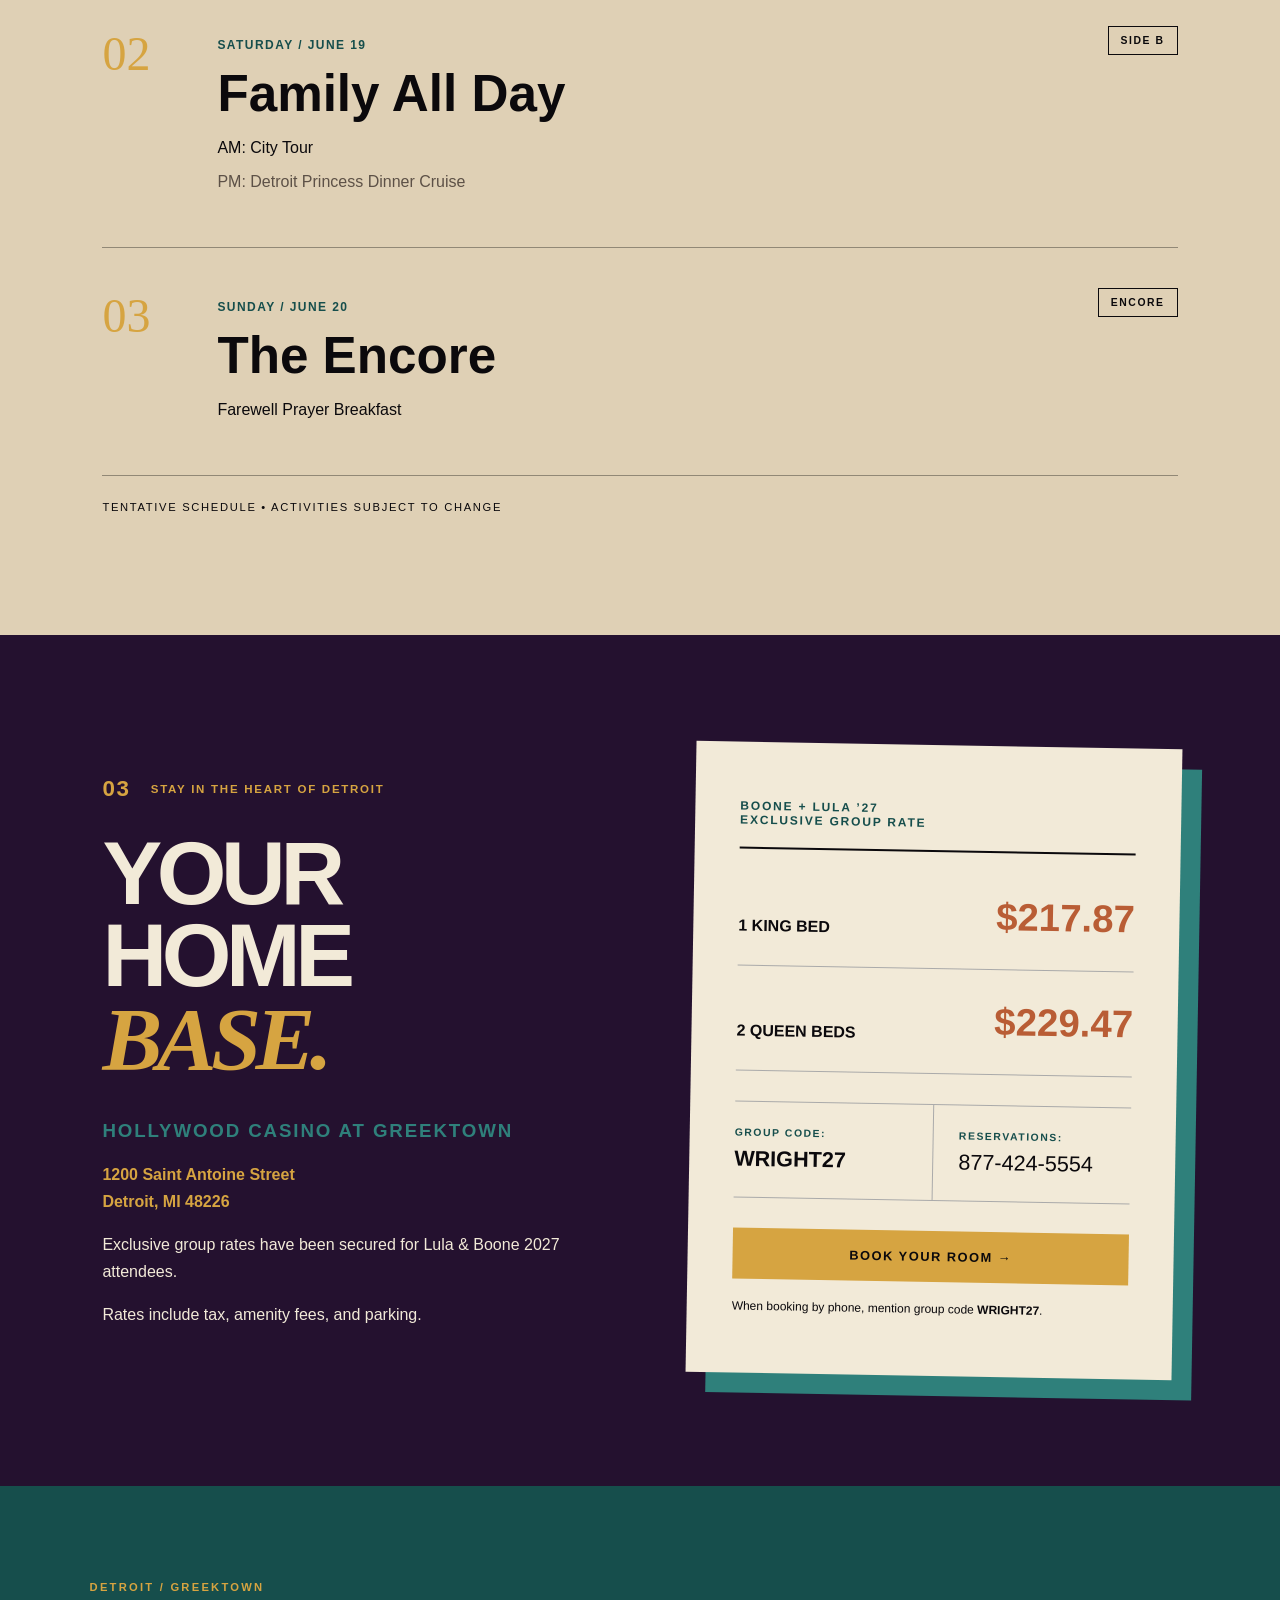
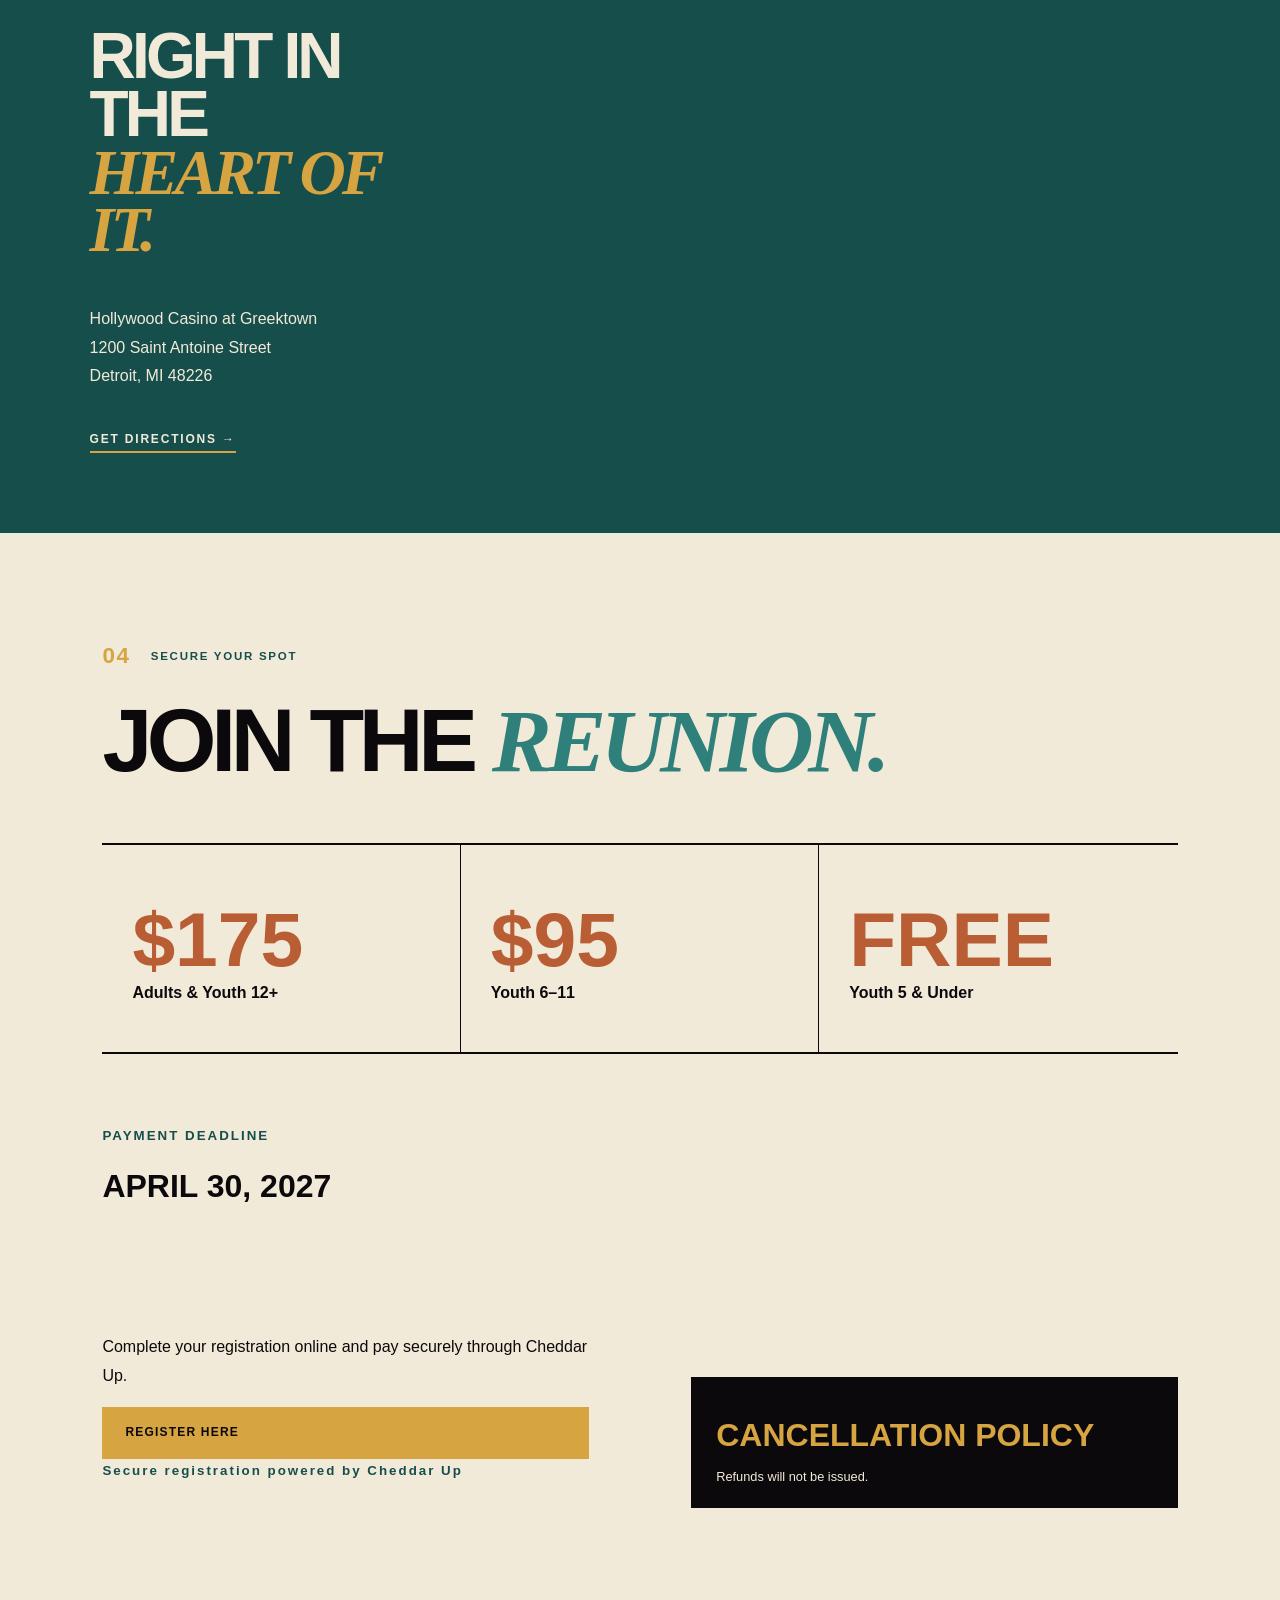
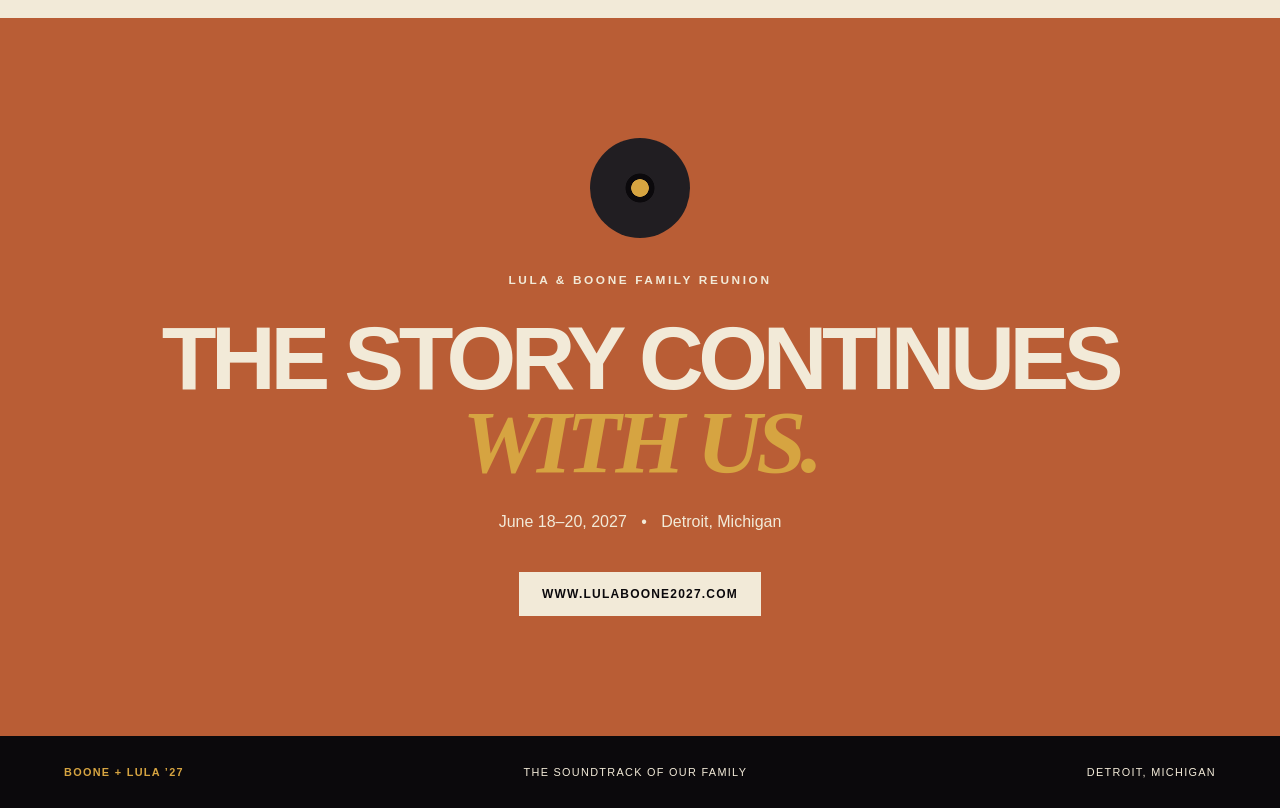
==== commit b614b69b: "Update index.html" ====
--- a/index.html
+++ b/index.html
@@ -622,17 +622,25 @@
 
 
     <p>
-      Complete your registration online and
-      pay securely. Details and the payment
-      link will be shared with the reunion
-      invitation.
-    </p>
-
-
-  </div>
-
-
-
+     <div class="registration-action">
+  <p>
+    Complete your registration online and pay securely through Cheddar Up.
+  </p>
+
+  <a
+    href="https://my.cheddarup.com/c/2027-boone-lula-wright-family-reunion"
+    class="button gold-button registration-button"
+    target="_blank"
+    rel="noopener noreferrer"
+  >
+    Register Here
+  </a>
+
+  <small class="powered-by">
+    Secure registration powered by Cheddar Up
+  </small>
+</div>
+    
   <div class="cancellation">
 
     <strong>
--- a/styles.css
+++ b/styles.css
@@ -2371,3 +2371,102 @@
   }
 
 }
+
+
+/* =========================================================
+   RESPONSIVE HARDENING — MOBILE-FIRST OVERRIDES
+========================================================= */
+
+html, body { max-width: 100%; overflow-x: clip; }
+img, iframe, video { max-width: 100%; }
+p, li, a, b, strong, span, small, h1, h2, h3 { overflow-wrap: anywhere; }
+.hero > *, .two-column > *, .track > *, .hotel-section > *, .booking-details > *, .hotel-map-section > *, .registration-info > * { min-width: 0; }
+
+@media (max-width: 800px) {
+  .site-header { padding: 0 5vw; }
+  .brand { min-width: 0; gap: 7px; letter-spacing: .04em; }
+  .menu-button { flex: 0 0 auto; }
+  nav { max-height: calc(100vh - 68px); overflow-y: auto; }
+
+  .hero { padding: 48px 6vw 34px; }
+  .hero-copy { width: 100%; }
+  .eyebrow, .catalog { letter-spacing: .14em; }
+  .hero h1 { line-height: .9; max-width: 100%; }
+  .hero h1 span { font-size: clamp(2.6rem, 13vw, 4.2rem); line-height: .9; letter-spacing: -.06em; }
+  .hero h1 em { margin: 10px 0 4px 4%; font-size: clamp(1.7rem, 8vw, 2.8rem); line-height: 1; }
+  .hero h1 strong { font-size: clamp(3rem, 15vw, 5rem); line-height: .88; letter-spacing: -.065em; }
+  .hero-details { gap: 0; }
+  .hero-details b { font-size: .95rem; overflow-wrap: normal; word-break: normal; }
+  .button { width: 100%; max-width: 360px; text-align: center; }
+
+  .album-area { min-height: 455px; margin-top: 42px; width: 100%; }
+  .family-photo { position: relative; width: calc(100% - 26px); max-width: 440px; height: auto; aspect-ratio: 4 / 5; top: 0; left: 0; }
+  .vinyl { width: 120px; height: 120px; right: 0; bottom: 12px; }
+  .record-label { width: 44px; height: 44px; }
+  .script-message { left: 4px; right: 88px; bottom: 0; max-width: none; font-size: .95rem; }
+
+  .countdown { grid-template-columns: repeat(2, minmax(0, 1fr)); }
+  .countdown div { padding: 16px 6px; border-bottom: 1px solid rgba(255,255,255,.2); }
+  .countdown div:nth-child(2) { border-right: none; }
+  .countdown div:nth-child(3), .countdown div:nth-child(4) { border-bottom: none; }
+  .countdown strong { font-size: clamp(1.7rem, 9vw, 2.4rem); }
+  .countdown span { font-size: .55rem; letter-spacing: .08em; }
+
+  .section, .hotel-section, .closing { padding-left: 6vw; padding-right: 6vw; }
+  .section h2, .hotel-section h2, .closing h2 { font-size: clamp(2.35rem, 11vw, 4rem); line-height: .98; letter-spacing: -.045em; margin: 24px 0 42px; }
+  .lead { font-size: clamp(1.45rem, 6vw, 1.9rem); }
+  .legacy-strip { justify-content: flex-start; }
+
+  .detroit-section { padding-left: 6vw; padding-right: 6vw; }
+  .detroit-section h2 { font-size: clamp(2.5rem, 12vw, 4.2rem); line-height: .95; }
+  .detroit-subtitle { font-size: clamp(1.15rem, 5vw, 1.5rem); }
+
+  .track { grid-template-columns: 42px minmax(0, 1fr); gap: 12px; }
+  .track-number { font-size: 1.6rem; }
+  .track h3 { font-size: clamp(1.55rem, 7vw, 2rem); line-height: 1.05; }
+
+  .rate-card { padding: 26px 20px; }
+  .rate strong { font-size: clamp(1.65rem, 8vw, 2rem); }
+  .booking-detail, .map-copy, .registration-info { min-width: 0; }
+  .booking-detail a, .map-copy a, .closing a { overflow-wrap: anywhere; word-break: break-word; }
+  .map-container, .map-container iframe { width: 100%; min-height: 320px; }
+  footer { padding-left: 6vw; padding-right: 6vw; text-align: center; }
+}
+
+@media (max-width: 430px) {
+  .site-header { padding: 0 16px; }
+  .brand { font-size: .76rem; }
+  .menu-button { padding: 8px 10px; }
+  .hero { padding: 42px 18px 30px; }
+  .hero h1 span { font-size: clamp(2.45rem, 13vw, 3.45rem); }
+  .hero h1 em { font-size: clamp(1.55rem, 8vw, 2.2rem); margin-left: 2%; }
+  .hero h1 strong { font-size: clamp(2.85rem, 15vw, 4rem); }
+  .hero-details { margin: 28px 0 24px; }
+  .album-area { min-height: 405px; margin-top: 36px; }
+  .family-photo { width: calc(100% - 18px); max-width: 360px; }
+  .vinyl { width: 105px; height: 105px; right: 0; bottom: 8px; }
+  .record-label { width: 40px; height: 40px; }
+  .record-label strong { font-size: .72rem; }
+  .record-label small { font-size: .28rem; }
+  .script-message { right: 76px; font-size: .86rem; }
+  .photo-stamp { max-width: calc(100% - 20px); }
+  .section, .hotel-section, .closing, .detroit-section, .map-copy { padding-left: 18px; padding-right: 18px; }
+  .section h2, .hotel-section h2, .closing h2 { font-size: clamp(2.15rem, 10.5vw, 3.1rem); }
+  .detroit-section h2 { font-size: clamp(2.3rem, 11vw, 3.4rem); }
+  .track { grid-template-columns: 34px minmax(0, 1fr); }
+  .track-number { font-size: 1.35rem; }
+  .track h3 { font-size: 1.55rem; }
+  .countdown span { font-size: .5rem; }
+  footer { padding-left: 18px; padding-right: 18px; }
+}
+
+@media (max-width: 350px) {
+  .hero h1 span { font-size: 2.25rem; }
+  .hero h1 strong { font-size: 2.65rem; }
+  .hero h1 em { font-size: 1.45rem; }
+  .eyebrow, .catalog { letter-spacing: .1em; }
+  .album-area { min-height: 365px; }
+  .vinyl { width: 90px; height: 90px; }
+  .record-label { width: 34px; height: 34px; }
+  .script-message { right: 64px; font-size: .78rem; }
+}
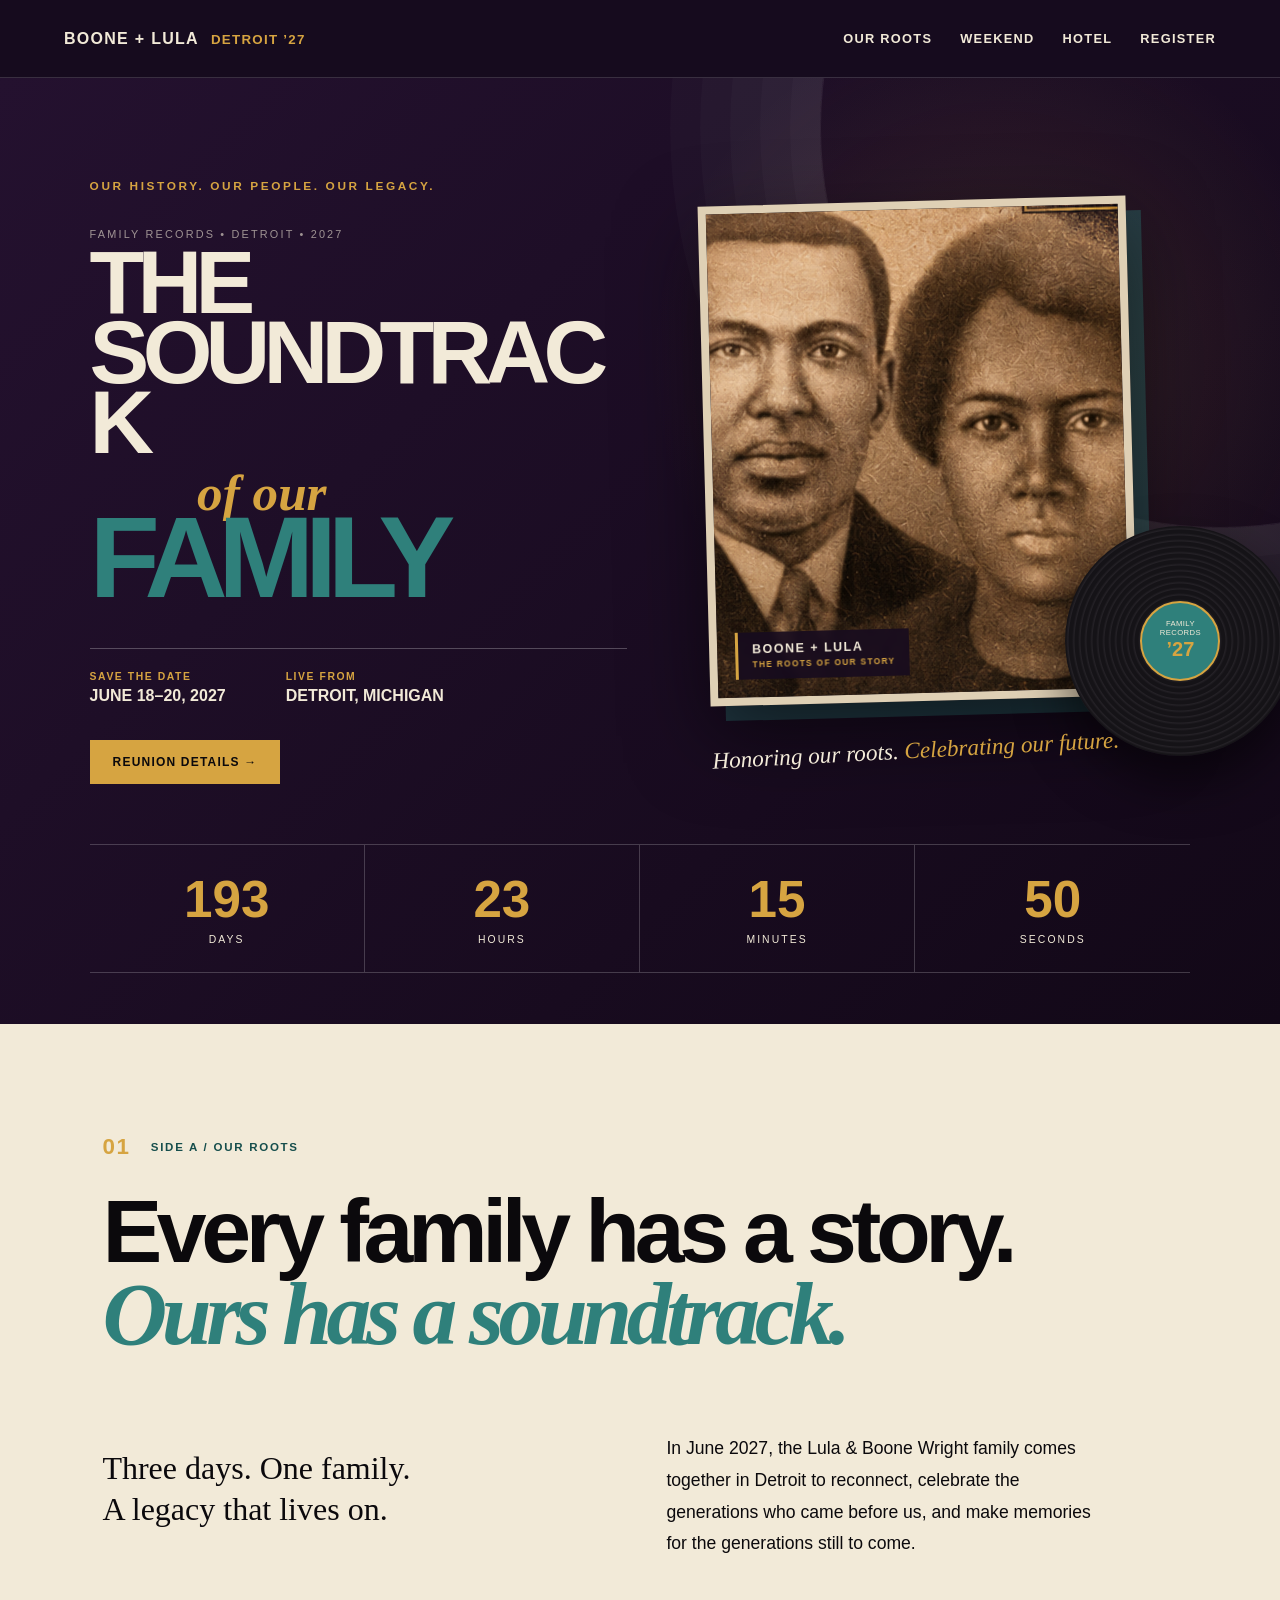
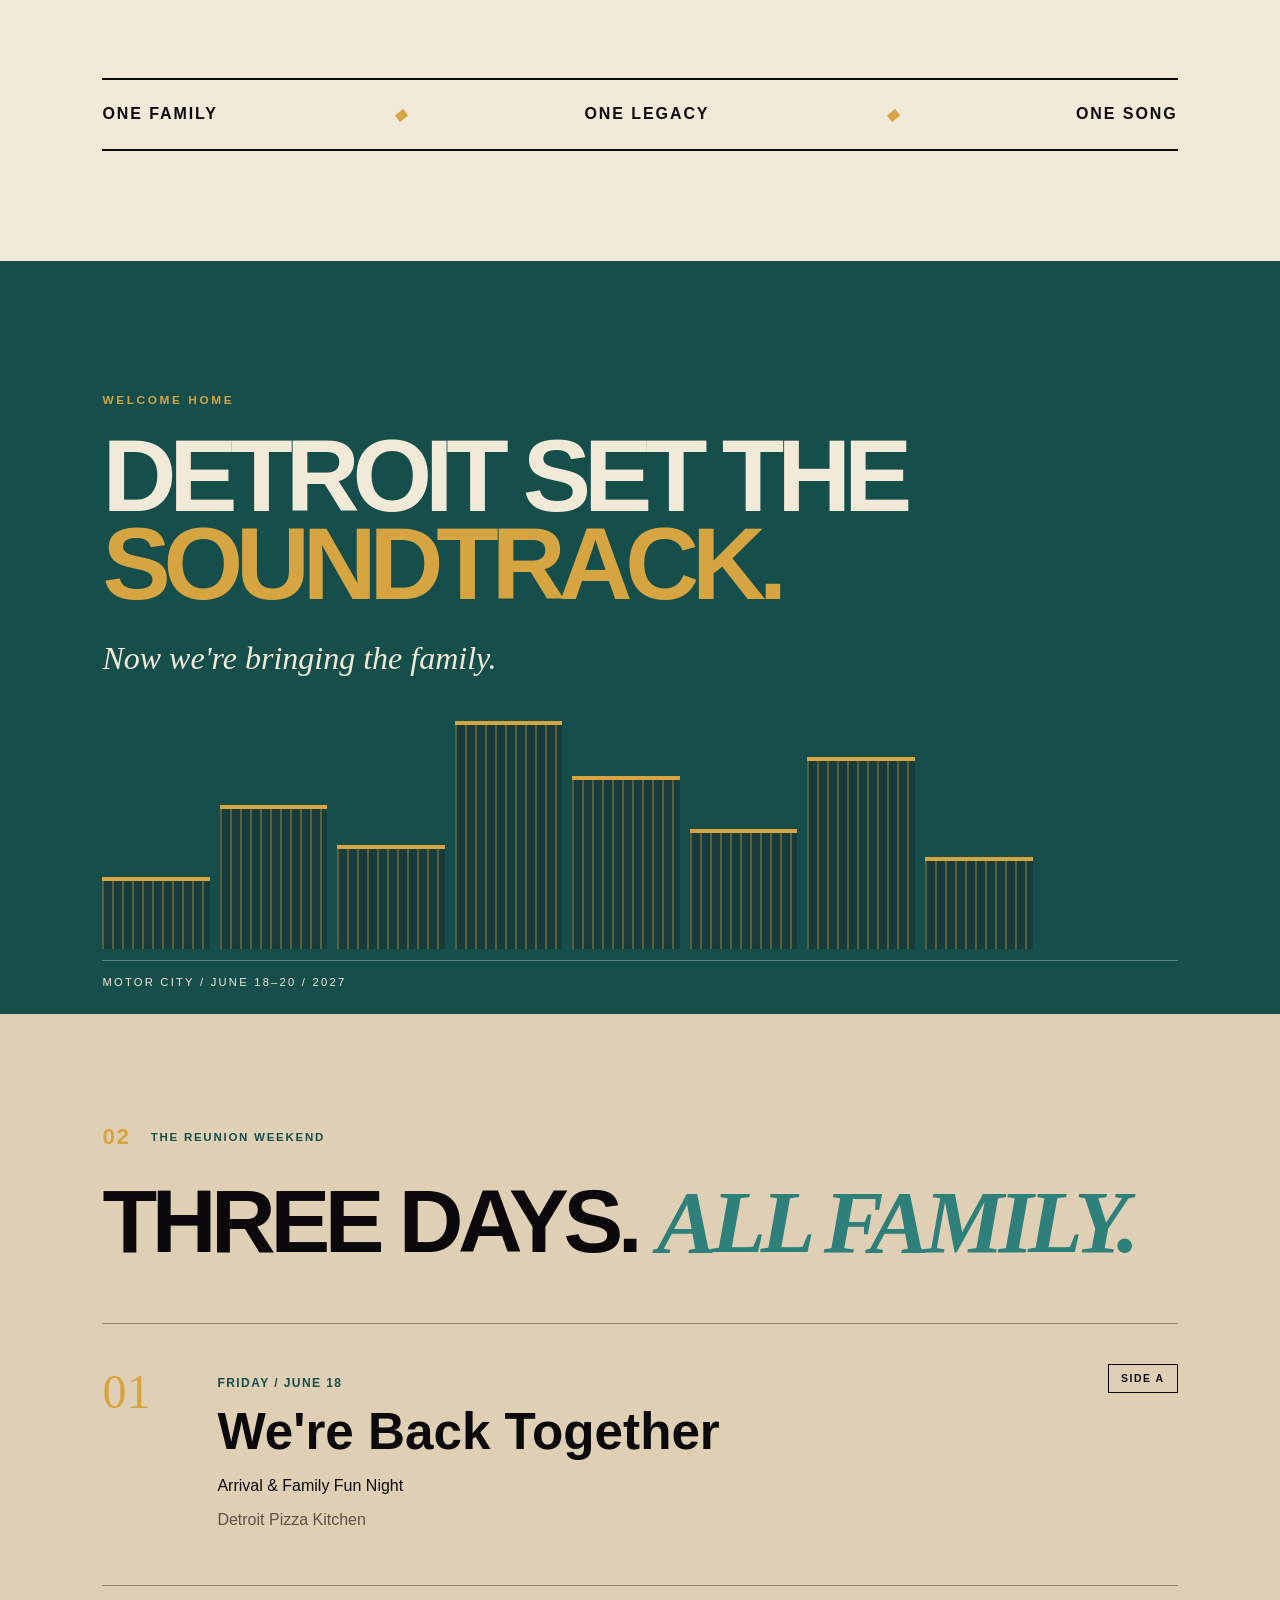
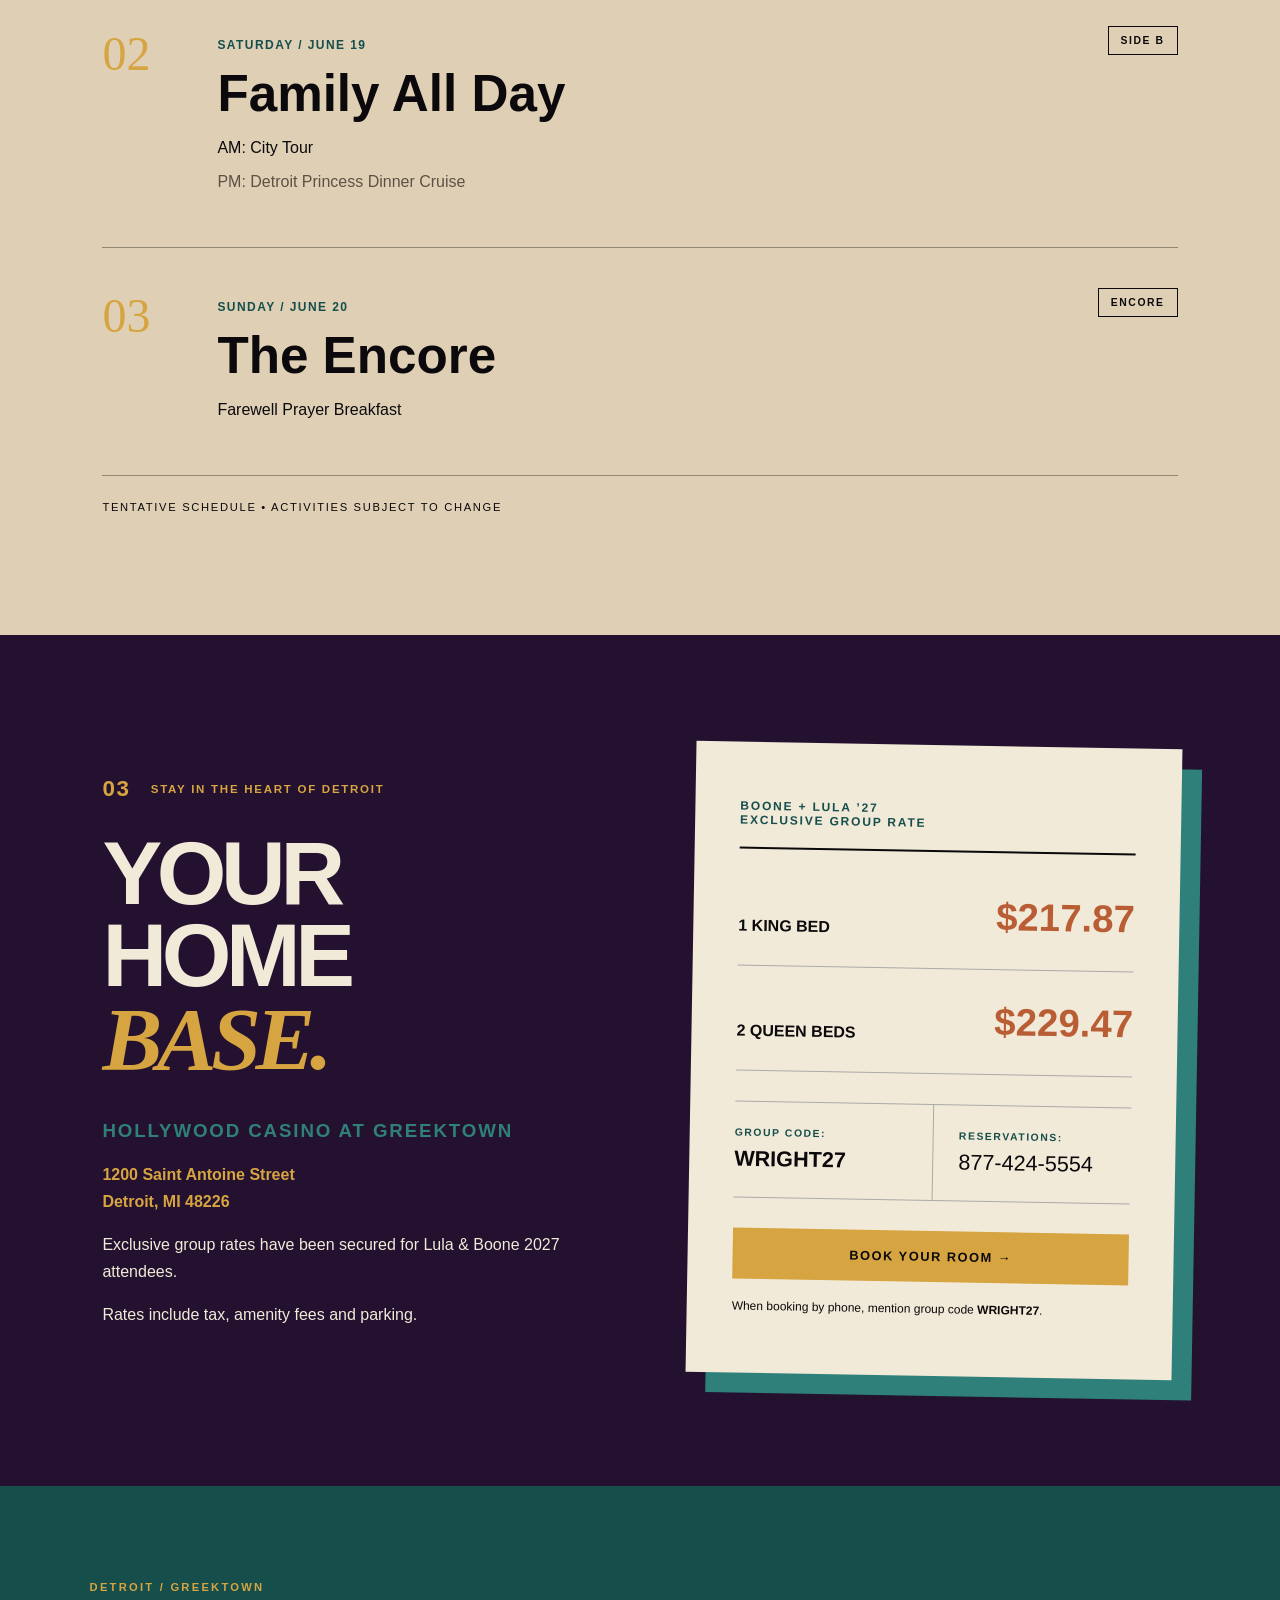
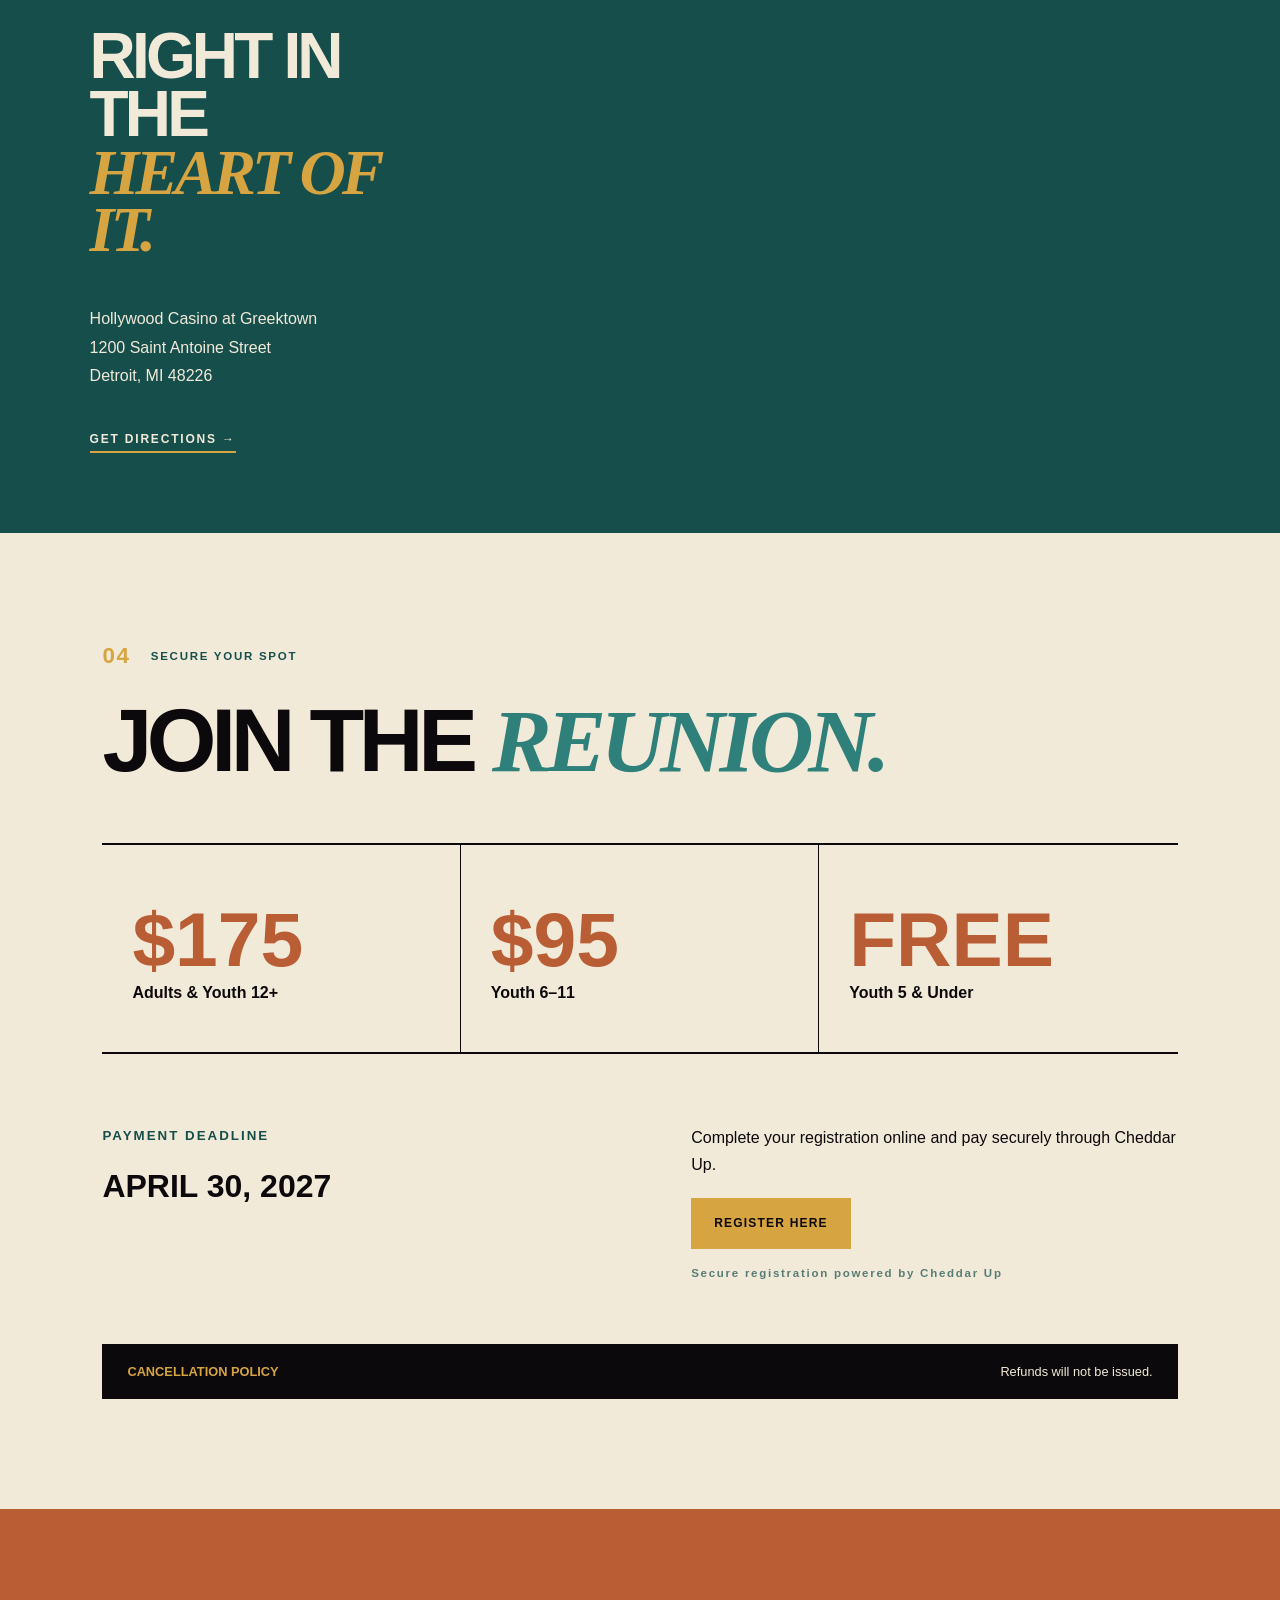
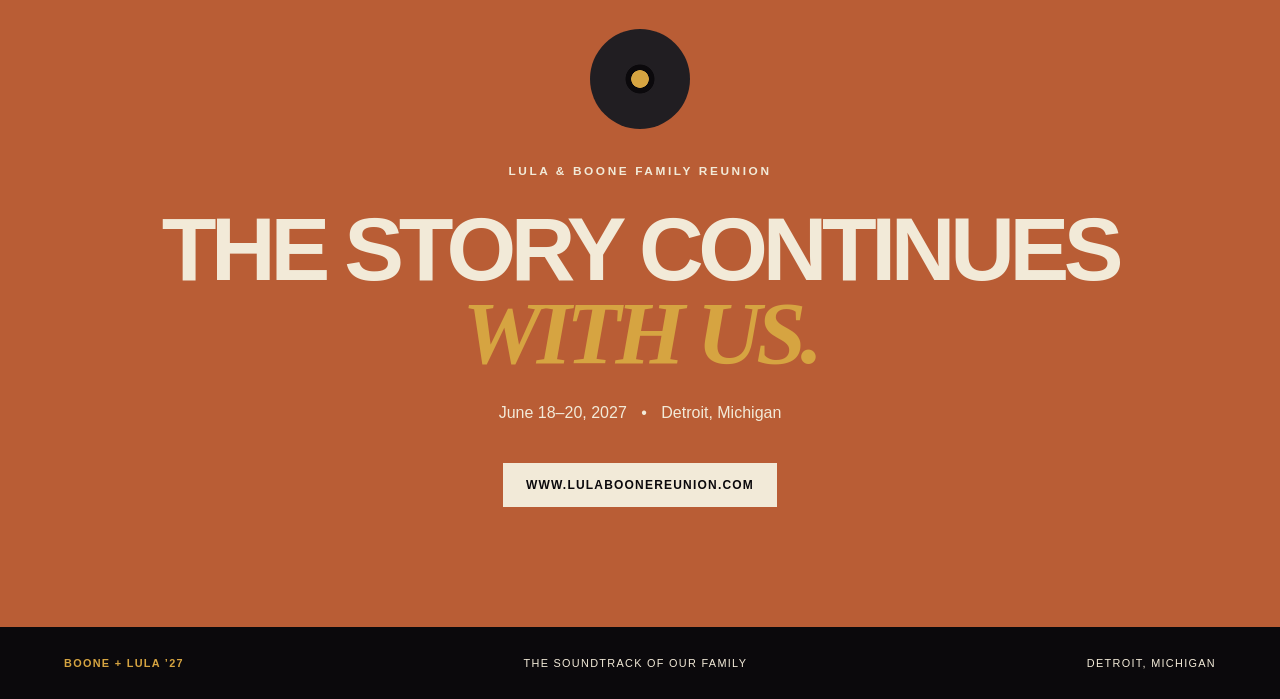
==== commit 5d3d08a5: "Rename index (1).html to index.html" ====
--- a/index.html
+++ b/index.html
@@ -4,11 +4,11 @@
   <meta charset="utf-8">
   <meta name="viewport" content="width=device-width, initial-scale=1">
 
-  <title>Lula & Boone  Wright Family Reunion | Detroit 2027</title>
+  <title>Lula & Boone Wright Family Reunion | Detroit 2027</title>
 
   <meta
     name="description"
-    content="Lula & Boone Family Reunion — June 18–20, 2027 in Detroit, Michigan."
+    content="Lula & Boone Wright Family Reunion — June 18–20, 2027 in Detroit, Michigan."
   >
 
   <link rel="preconnect" href="https://fonts.googleapis.com">
@@ -68,7 +68,7 @@
     </p>
 
     <p class="catalog">
-      WRIGHT FAMILY • DETROIT • 2027
+      FAMILY RECORDS • DETROIT • 2027
     </p>
 
     <h1>
@@ -121,7 +121,7 @@
       <div class="record-label">
 
         <small>
-          WRIGHT <br>
+          FAMILY<br>
           RECORDS
         </small>
 
@@ -423,7 +423,7 @@
     </p>
 
     <p>
-      Rates include tax, amenity fees, and parking.
+      Rates include tax, amenity fees and parking.
     </p>
 
   </div>
@@ -621,26 +621,30 @@
     </div>
 
 
-    <p>
-     <div class="registration-action">
-  <p>
-    Complete your registration online and pay securely through Cheddar Up.
-  </p>
-
-  <a
-    href="https://my.cheddarup.com/c/2027-boone-lula-wright-family-reunion"
-    class="button gold-button registration-button"
-    target="_blank"
-    rel="noopener noreferrer"
-  >
-    Register Here
-  </a>
-
-  <small class="powered-by">
-    Secure registration powered by Cheddar Up
-  </small>
-</div>
-    
+    <div class="registration-action">
+      <p>
+        Complete your registration online and pay securely through Cheddar Up.
+      </p>
+
+      <a
+        href="https://my.cheddarup.com/c/2027-boone-lula-wright-family-reunion"
+        class="button gold-button registration-button"
+        target="_blank"
+        rel="noopener noreferrer"
+      >
+        Register Here
+      </a>
+
+      <small class="powered-by">
+        Secure registration powered by Cheddar Up
+      </small>
+    </div>
+
+
+  </div>
+
+
+
   <div class="cancellation">
 
     <strong>
@@ -690,7 +694,7 @@
     class="button cream-button"
     href="https://www.lulaboonereunion.com"
   >
-    www.lulaboone2027.com
+    www.lulaboonereunion.com
   </a>
 
 
--- a/styles.css
+++ b/styles.css
@@ -1617,6 +1617,36 @@
     10px;
 }
 
+
+/* =========================
+   REGISTRATION CTA / CHEDDAR UP
+========================= */
+
+.registration-action {
+  display: flex;
+  flex-direction: column;
+  align-items: flex-start;
+  gap: 14px;
+  min-width: 0;
+}
+
+.registration-action p {
+  margin: 0;
+  max-width: 520px;
+  line-height: 1.7;
+  overflow-wrap: anywhere;
+}
+
+.registration-button {
+  margin-top: 6px;
+}
+
+.powered-by {
+  font-size: 0.72rem;
+  opacity: 0.7;
+  letter-spacing: 0.04em;
+}
+
 .cancellation {
   margin-top:
     60px;
@@ -2224,6 +2254,26 @@
 
     gap:
       30px;
+  }
+
+
+  .registration-action {
+    width: 100%;
+    align-items: stretch;
+  }
+
+  .registration-action p {
+    max-width: 100%;
+  }
+
+  .registration-button {
+    width: 100%;
+    max-width: 100%;
+    text-align: center;
+  }
+
+  .powered-by {
+    text-align: center;
   }
 
   .cancellation {
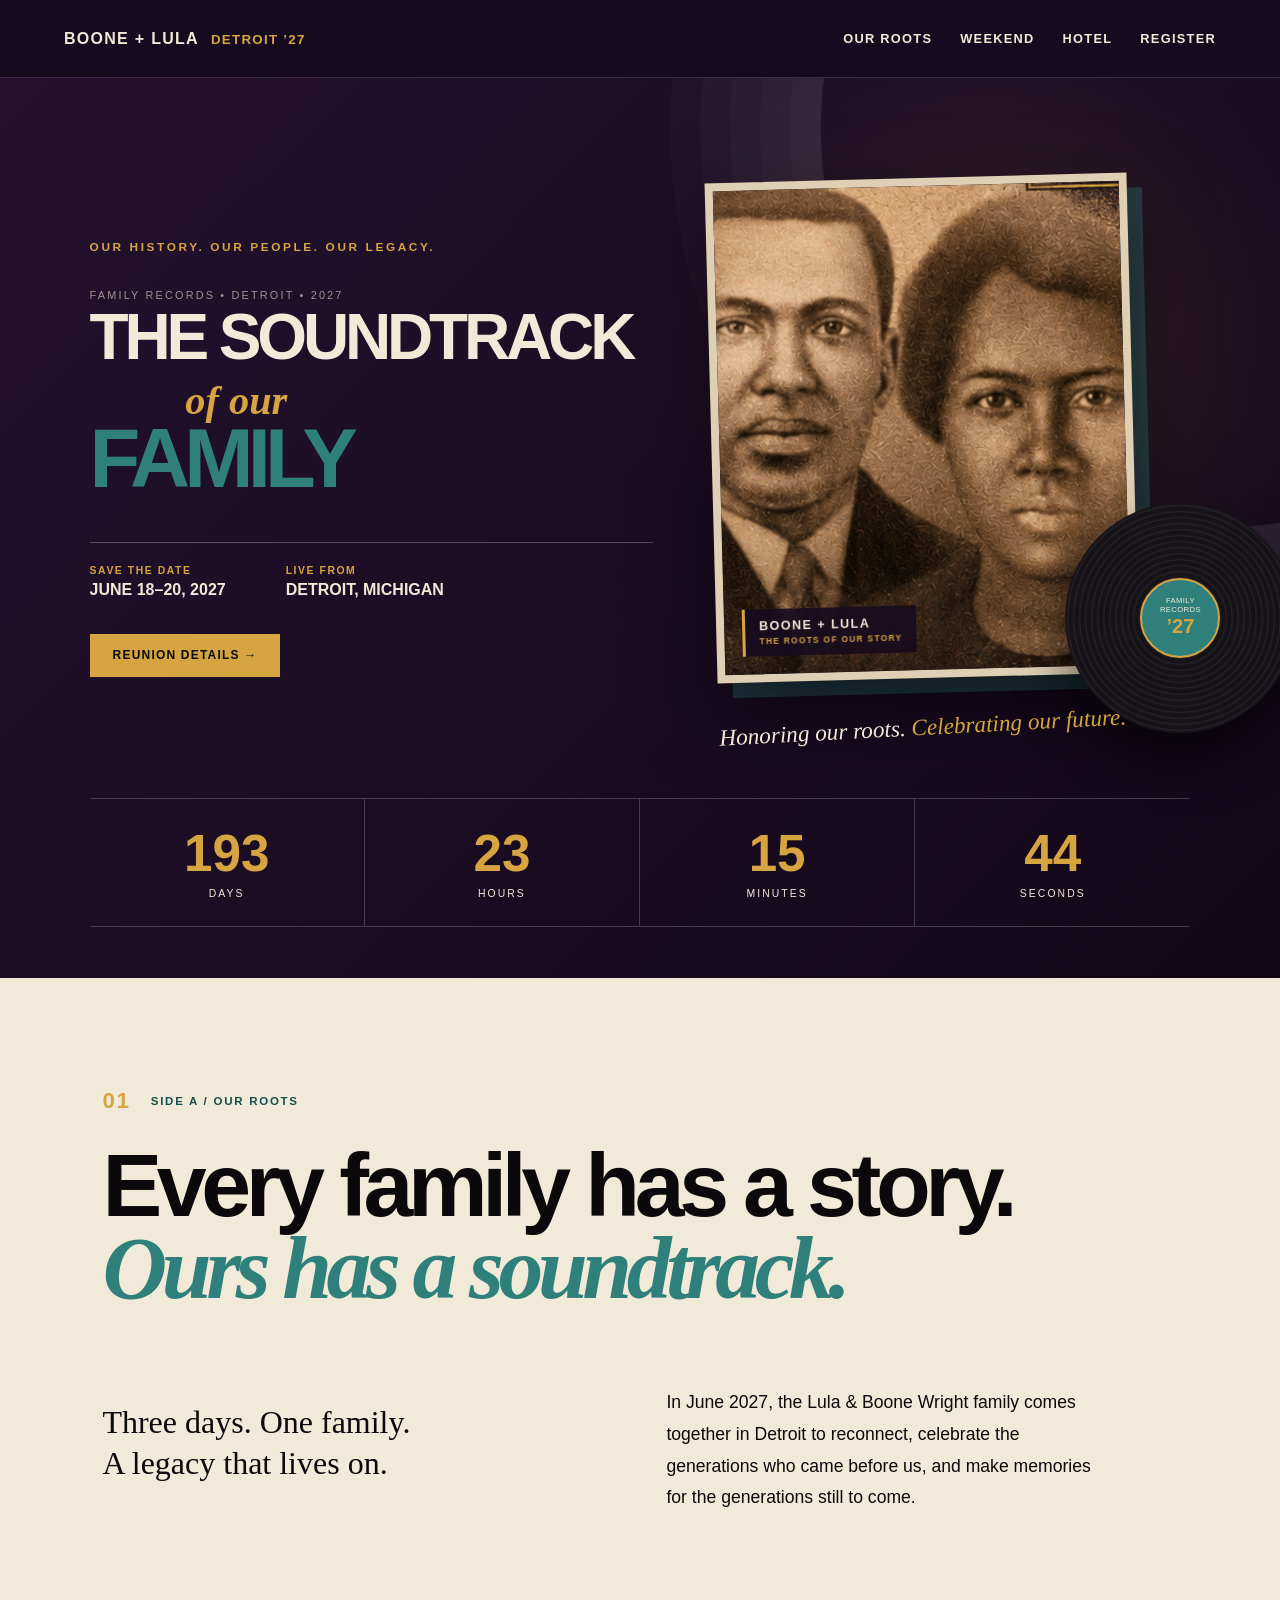
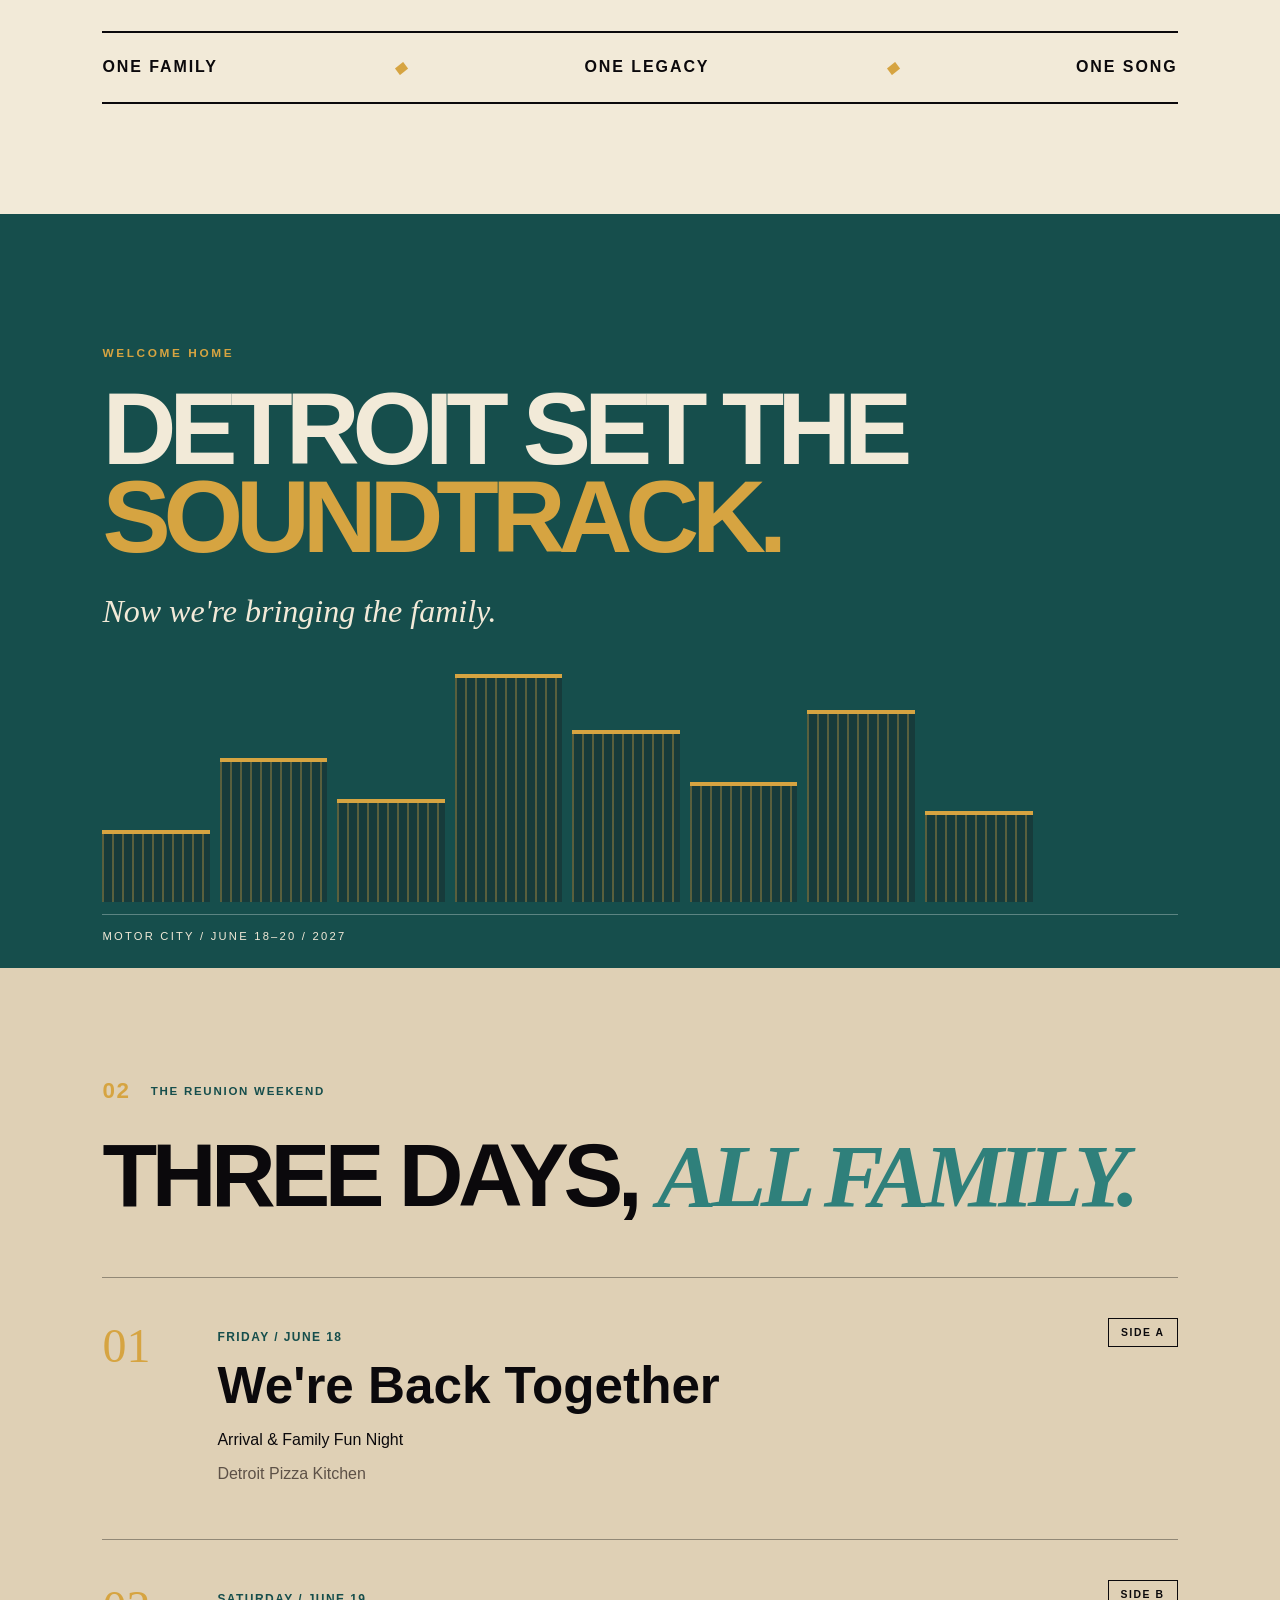
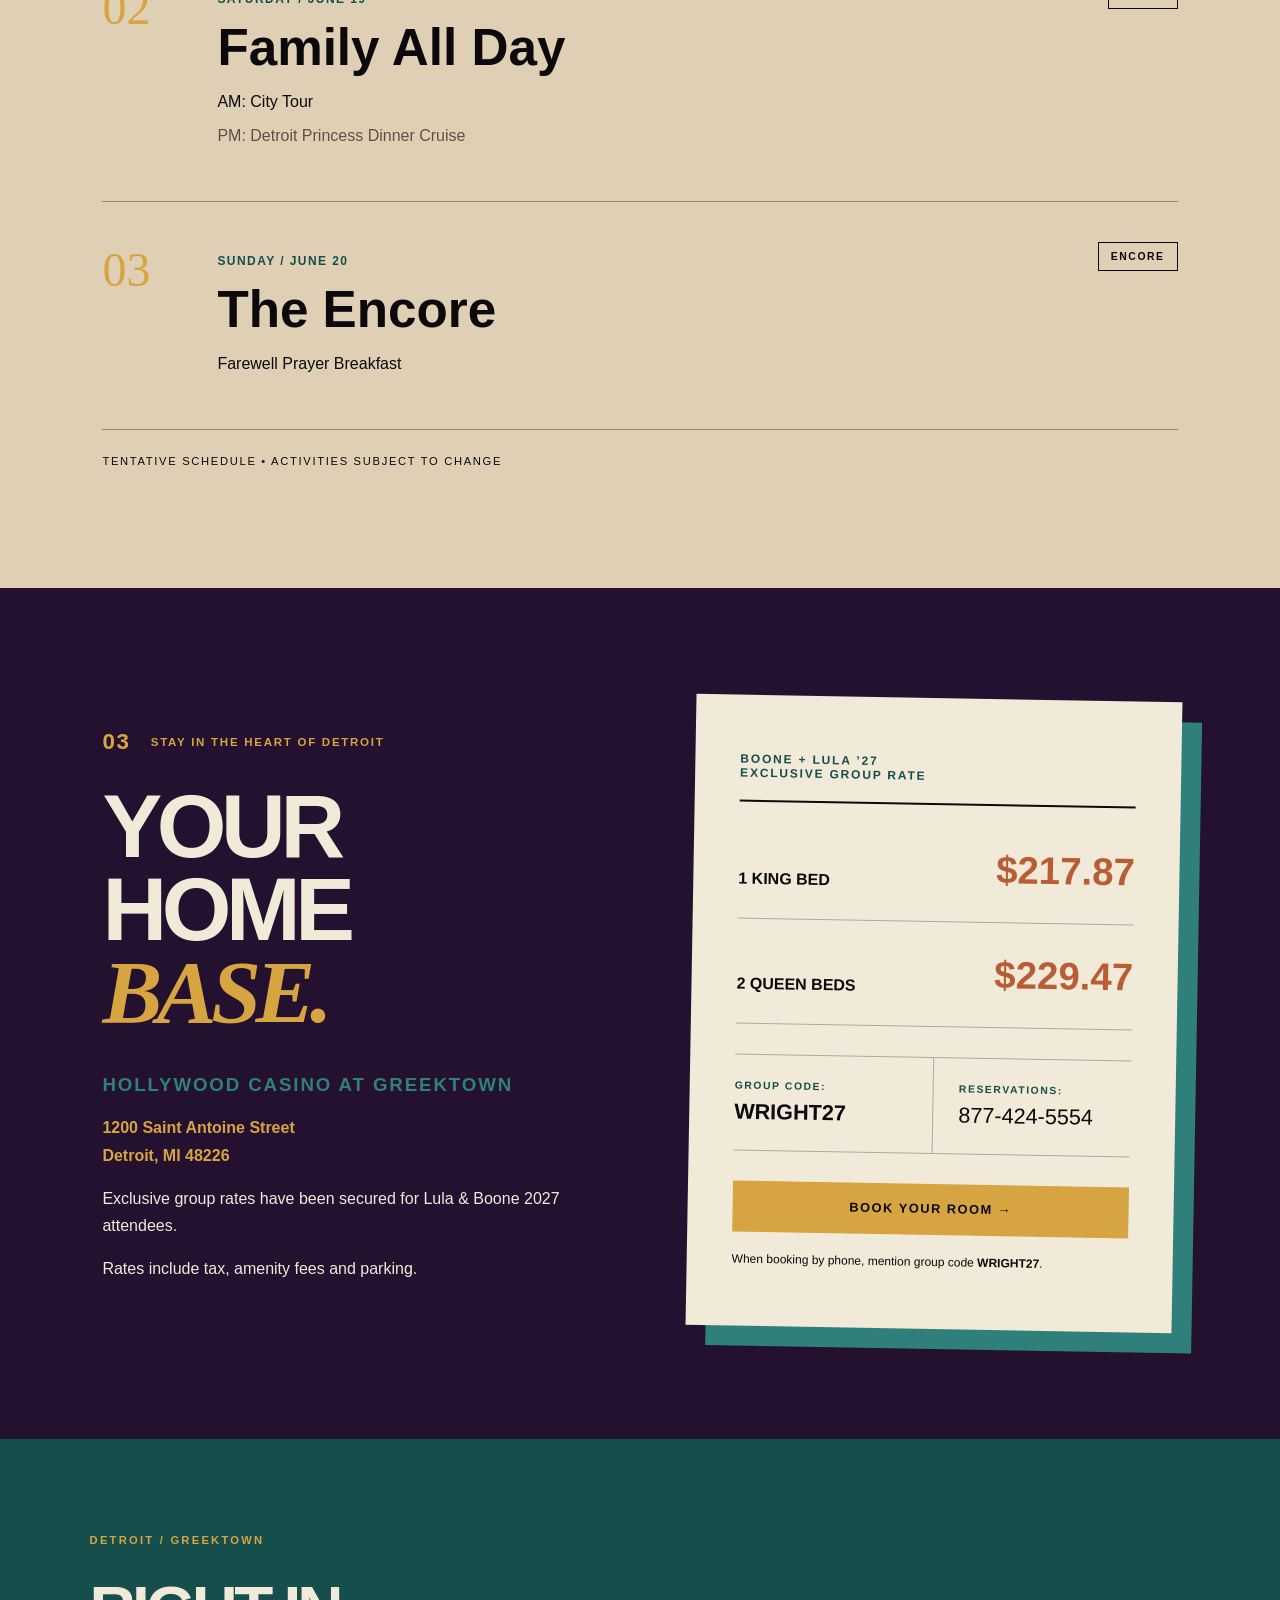
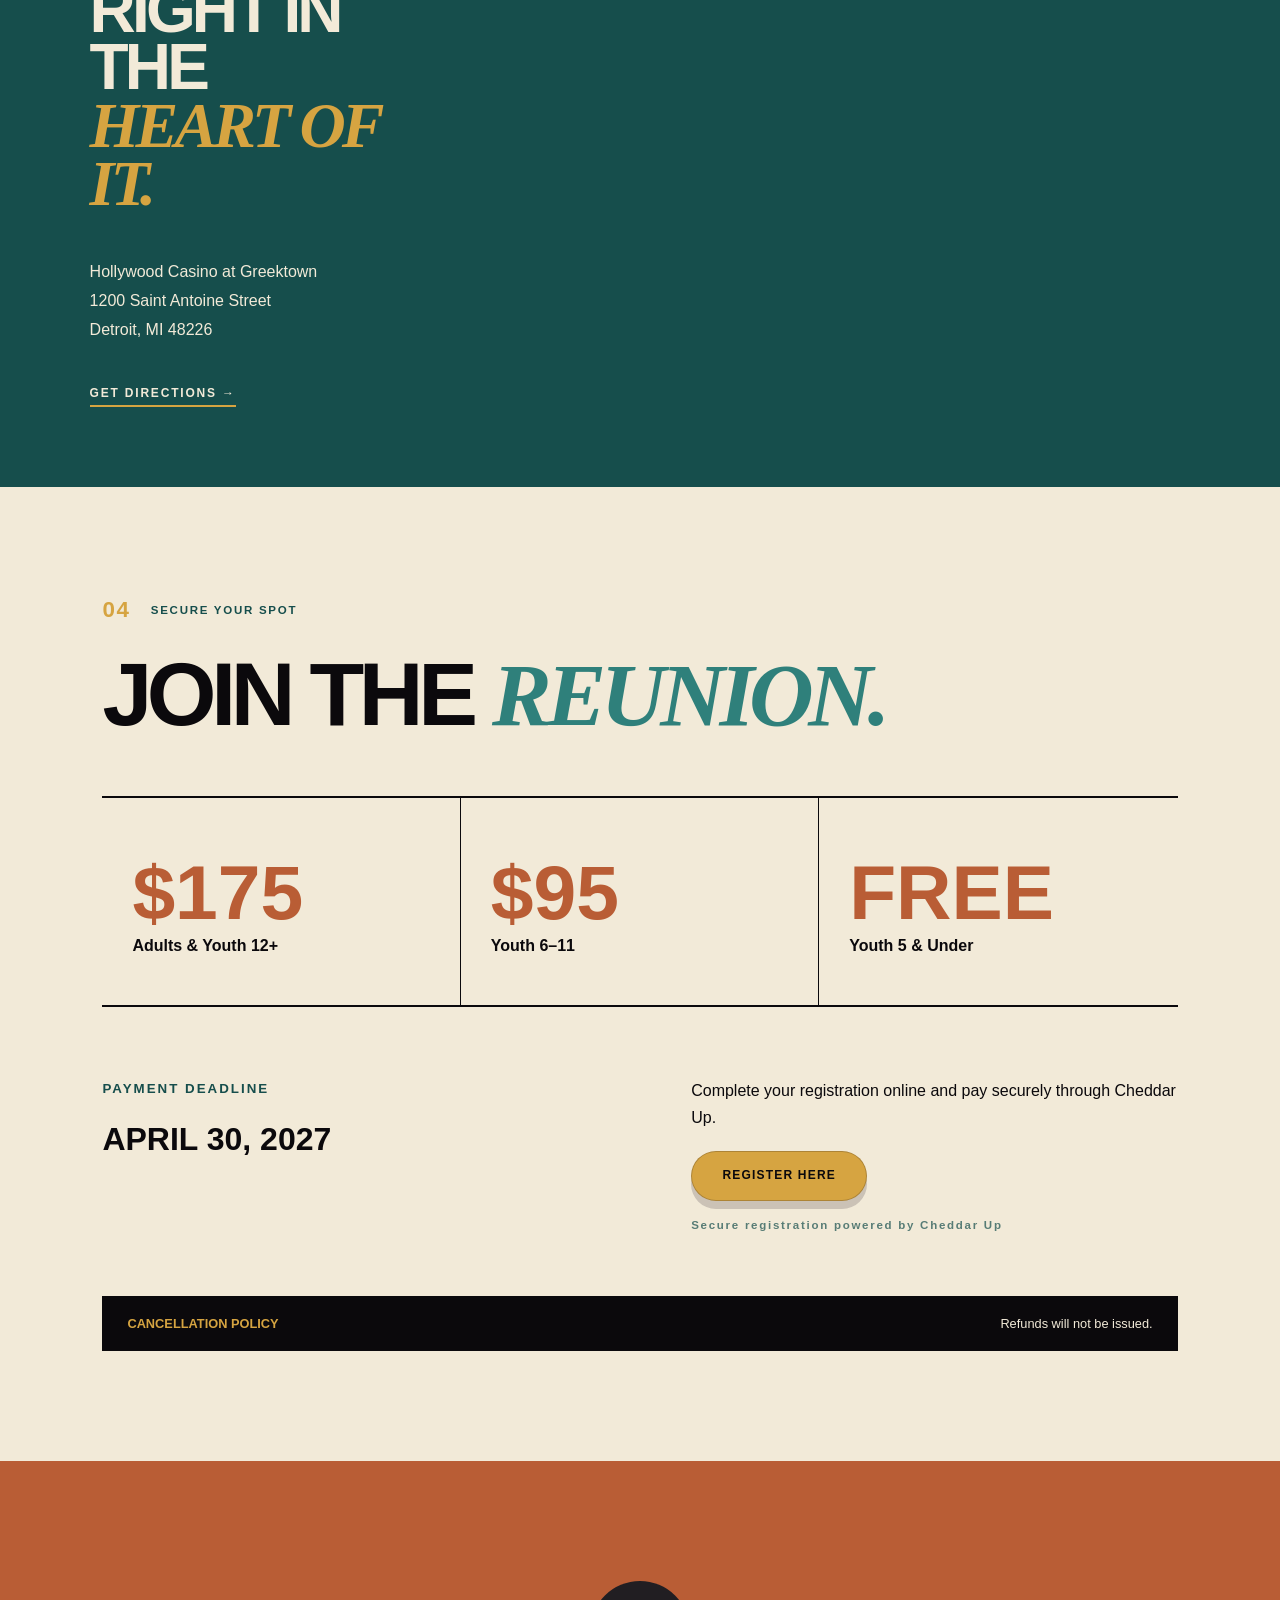
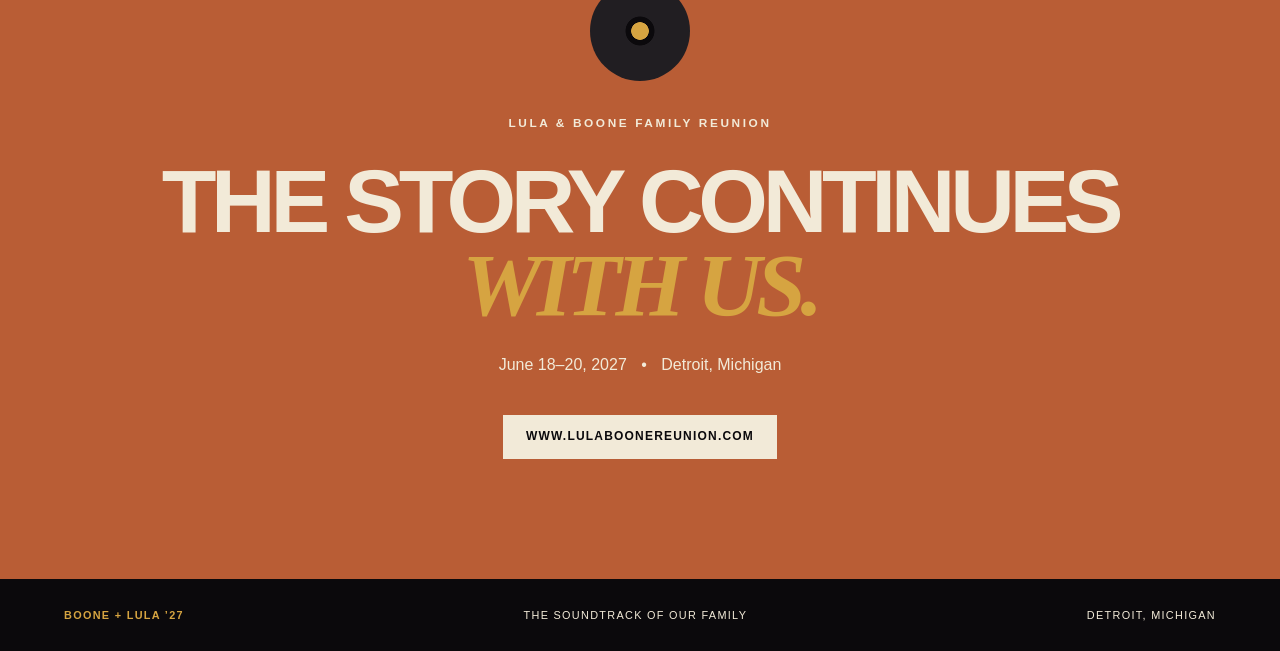
==== commit 3e490c0e: "Update index.html" ====
--- a/index.html
+++ b/index.html
@@ -280,7 +280,7 @@
 
 
   <h2>
-    THREE DAYS.
+    THREE DAYS, 
     <em>ALL FAMILY.</em>
   </h2>
 
--- a/styles.css
+++ b/styles.css
@@ -1625,9 +1625,10 @@
 .registration-action {
   display: flex;
   flex-direction: column;
-  align-items: flex-start;
+  align-items: center;
   gap: 14px;
   min-width: 0;
+  text-align: center;
 }
 
 .registration-action p {
@@ -1639,12 +1640,49 @@
 
 .registration-button {
   margin-top: 6px;
+  width: auto;
+  min-width: 180px;
+  max-width: 240px;
+  min-height: 50px;
+  padding: 13px 24px;
+
+  display: inline-flex;
+  align-items: center;
+  justify-content: center;
+
+  text-align: center;
+  line-height: 1.1;
+  white-space: nowrap;
+
+  border: 1px solid rgba(11, 9, 12, 0.2);
+  border-radius: 999px;
+  box-shadow: 0 8px 0 rgba(22, 11, 30, 0.18);
+
+  transition:
+    transform 0.2s ease,
+    box-shadow 0.2s ease,
+    background 0.2s ease,
+    color 0.2s ease;
+}
+
+.registration-button:hover,
+.registration-button:focus-visible {
+  background: var(--deep-plum);
+  color: var(--cream);
+  transform: translateY(-2px);
+  box-shadow: 0 10px 0 rgba(47, 128, 123, 0.28);
+}
+
+.registration-button:focus-visible {
+  outline: 3px solid var(--teal);
+  outline-offset: 4px;
 }
 
 .powered-by {
   font-size: 0.72rem;
   opacity: 0.7;
   letter-spacing: 0.04em;
+  text-align: center;
 }
 
 .cancellation {
@@ -2259,7 +2297,8 @@
 
   .registration-action {
     width: 100%;
-    align-items: stretch;
+    align-items: center;
+    text-align: center;
   }
 
   .registration-action p {
@@ -2267,8 +2306,15 @@
   }
 
   .registration-button {
-    width: 100%;
-    max-width: 100%;
+    width: auto;
+    min-width: 180px;
+    max-width: 220px;
+    padding: 13px 22px;
+
+    display: inline-flex;
+    align-items: center;
+    justify-content: center;
+
     text-align: center;
   }
 
@@ -2520,3 +2566,370 @@
   .record-label { width: 34px; height: 34px; }
   .script-message { right: 64px; font-size: .78rem; }
 }
+
+/* =========================================================
+   FINAL RESPONSIVE REPAIR
+   Prevents mid-word breaks and normalizes CTA alignment
+   across desktop, laptop, tablet and mobile.
+========================================================= */
+
+/* Never split display copy or CTA labels in the middle of words. */
+h1,
+h2,
+h3,
+.brand,
+.section-label,
+.eyebrow,
+.catalog,
+.day,
+.city-tag,
+.button,
+.hotel-book-button,
+.map-directions,
+.registration-button {
+  overflow-wrap: normal;
+  word-break: normal;
+  hyphens: none;
+}
+
+/* Keep normal body copy flexible without forcing letter-by-letter breaks. */
+p,
+li,
+.registration-info,
+.booking-detail,
+.booking-help,
+.hotel-address {
+  overflow-wrap: break-word;
+  word-break: normal;
+}
+
+/* Consistent button geometry and label alignment. */
+.button,
+.hotel-book-button,
+.registration-button {
+  align-items: center;
+  justify-content: center;
+  text-align: center;
+  line-height: 1.15;
+}
+
+.button {
+  display: inline-flex;
+  width: auto;
+  max-width: 100%;
+}
+
+.gold-button,
+.registration-button {
+  white-space: nowrap;
+}
+
+/* Desktop registration content should align to the grid, not float centered. */
+.registration-info {
+  align-items: start;
+}
+
+.registration-action {
+  align-items: flex-start;
+  text-align: left;
+}
+
+.registration-action p,
+.powered-by {
+  text-align: left;
+}
+
+.registration-button {
+  width: auto;
+  min-width: 180px;
+  max-width: 220px;
+}
+
+/* Give large display headings sensible readable measures. */
+.section h2,
+.hotel-section h2,
+.closing h2,
+.map-copy h2,
+.detroit-section h2 {
+  max-width: 1200px;
+}
+
+.hero-copy {
+  min-width: 0;
+  max-width: 760px;
+}
+
+.hero h1 {
+  max-width: 100%;
+  line-height: .86;
+}
+
+.hero h1 span {
+  font-size: clamp(3rem, 5.8vw, 7.2rem);
+  line-height: .9;
+}
+
+.hero h1 strong {
+  font-size: clamp(3.8rem, 7.4vw, 8.8rem);
+  line-height: .88;
+}
+
+.hero h1 em {
+  font-size: clamp(1.9rem, 3.5vw, 4.25rem);
+  line-height: 1;
+}
+
+/* Slightly more forgiving desktop hero columns. */
+.hero {
+  grid-template-columns: minmax(0, 1.1fr) minmax(340px, .9fr);
+  column-gap: clamp(32px, 5vw, 80px);
+}
+
+/* Laptop / small desktop: stack the hero before copy gets squeezed. */
+@media (max-width: 1100px) and (min-width: 801px) {
+  .hero {
+    grid-template-columns: 1fr;
+    padding: 72px 7vw 48px;
+  }
+
+  .hero-copy {
+    max-width: 760px;
+  }
+
+  .hero h1 span {
+    font-size: clamp(3.6rem, 8vw, 5.8rem);
+  }
+
+  .hero h1 strong {
+    font-size: clamp(4.5rem, 10vw, 7rem);
+  }
+
+  .album-area {
+    width: min(560px, 100%);
+    min-height: 560px;
+    margin-top: 20px;
+  }
+
+  .countdown {
+    margin-top: 10px;
+  }
+}
+
+@media (max-width: 800px) {
+  /* Mobile CTA defaults: centered, but not all forced to full width. */
+  .button {
+    width: auto;
+    max-width: 100%;
+  }
+
+  .hero-copy > .button {
+    width: min(100%, 360px);
+  }
+
+  .registration-action {
+    width: 100%;
+    align-items: center;
+    text-align: center;
+  }
+
+  .registration-action p,
+  .powered-by {
+    text-align: center;
+  }
+
+  .registration-button {
+    width: auto;
+    min-width: 180px;
+    max-width: 220px;
+  }
+
+  .hotel-book-button {
+    width: 100%;
+  }
+
+  .map-directions {
+    width: fit-content;
+    max-width: 100%;
+  }
+
+  .closing .cream-button {
+    width: auto;
+    max-width: 100%;
+    white-space: normal;
+  }
+
+  .hero h1 span,
+  .hero h1 strong,
+  .hero h1 em,
+  .section h2,
+  .hotel-section h2,
+  .closing h2,
+  .map-copy h2,
+  .detroit-section h2,
+  .track h3 {
+    overflow-wrap: normal;
+    word-break: normal;
+    hyphens: none;
+  }
+}
+
+@media (max-width: 430px) {
+  .hero-copy > .button {
+    width: 100%;
+  }
+
+  .registration-button {
+    width: auto;
+    min-width: 170px;
+    max-width: 210px;
+  }
+
+  .section-label {
+    gap: 10px;
+  }
+
+  .section-label > span:last-child {
+    line-height: 1.35;
+  }
+
+  .closing .cream-button {
+    font-size: .68rem;
+    letter-spacing: .06em;
+    padding-left: 16px;
+    padding-right: 16px;
+  }
+}
+
+/* =========================================================
+   DESKTOP + MOBILE FINAL POLISH
+   Fixes hero word splitting and CTA alignment consistency.
+========================================================= */
+
+/* Explicitly override the earlier global overflow-wrap:anywhere rule
+   on display typography and CTA labels at ALL viewport sizes. */
+.hero h1 span,
+.hero h1 em,
+.hero h1 strong,
+.section h2,
+.section h2 em,
+.hotel-section h2,
+.hotel-section h2 em,
+.detroit-section h2,
+.detroit-section h2 span,
+.map-copy h2,
+.map-copy h2 em,
+.closing h2,
+.closing h2 em,
+.track h3,
+.button,
+.hotel-book-button,
+.map-directions,
+.registration-button,
+.brand span,
+.brand small,
+nav a {
+  overflow-wrap: normal !important;
+  word-break: normal !important;
+  hyphens: none !important;
+}
+
+/* Desktop hero: preserve the bold editorial scale without forcing words
+   outside the available text column. */
+@media (min-width: 1101px) {
+  .hero {
+    grid-template-columns: minmax(0, 1.08fr) minmax(420px, .92fr);
+    column-gap: clamp(38px, 4.5vw, 72px);
+  }
+
+  .hero-copy {
+    max-width: 720px;
+  }
+
+  .hero h1 {
+    line-height: .88;
+  }
+
+  .hero h1 span {
+    font-size: clamp(3.2rem, 5vw, 6.35rem);
+    line-height: .9;
+    letter-spacing: -.065em;
+  }
+
+  .hero h1 em {
+    font-size: clamp(1.9rem, 3.15vw, 3.9rem);
+    margin-left: 17%;
+  }
+
+  .hero h1 strong {
+    font-size: clamp(4rem, 6.5vw, 8rem);
+    line-height: .9;
+    letter-spacing: -.07em;
+  }
+
+  .hero-copy > .button {
+    width: fit-content;
+    min-width: 0;
+  }
+
+  .registration-action {
+    align-items: flex-start;
+    text-align: left;
+  }
+
+  .registration-button {
+    width: auto;
+    min-width: 176px;
+    max-width: 220px;
+  }
+}
+
+/* Mid-size desktop/laptop: stack before typography becomes cramped. */
+@media (min-width: 801px) and (max-width: 1240px) {
+  .hero {
+    grid-template-columns: 1fr;
+    padding: 64px 7vw 48px;
+  }
+
+  .hero-copy {
+    max-width: 760px;
+  }
+
+  .hero h1 span {
+    font-size: clamp(3.5rem, 7.2vw, 5.5rem);
+  }
+
+  .hero h1 strong {
+    font-size: clamp(4.2rem, 8.8vw, 6.6rem);
+  }
+
+  .album-area {
+    width: min(560px, 100%);
+    min-height: 560px;
+    margin-top: 20px;
+  }
+}
+
+/* Mobile: preserve compact centered registration CTA without affecting
+   other buttons that should span wider. */
+@media (max-width: 800px) {
+  .registration-action {
+    align-items: center;
+    text-align: center;
+  }
+
+  .registration-action p,
+  .powered-by {
+    text-align: center;
+  }
+
+  .registration-button {
+    display: inline-flex;
+    width: auto !important;
+    min-width: 176px;
+    max-width: 220px;
+    justify-content: center;
+    align-items: center;
+    margin-left: auto;
+    margin-right: auto;
+  }
+}
